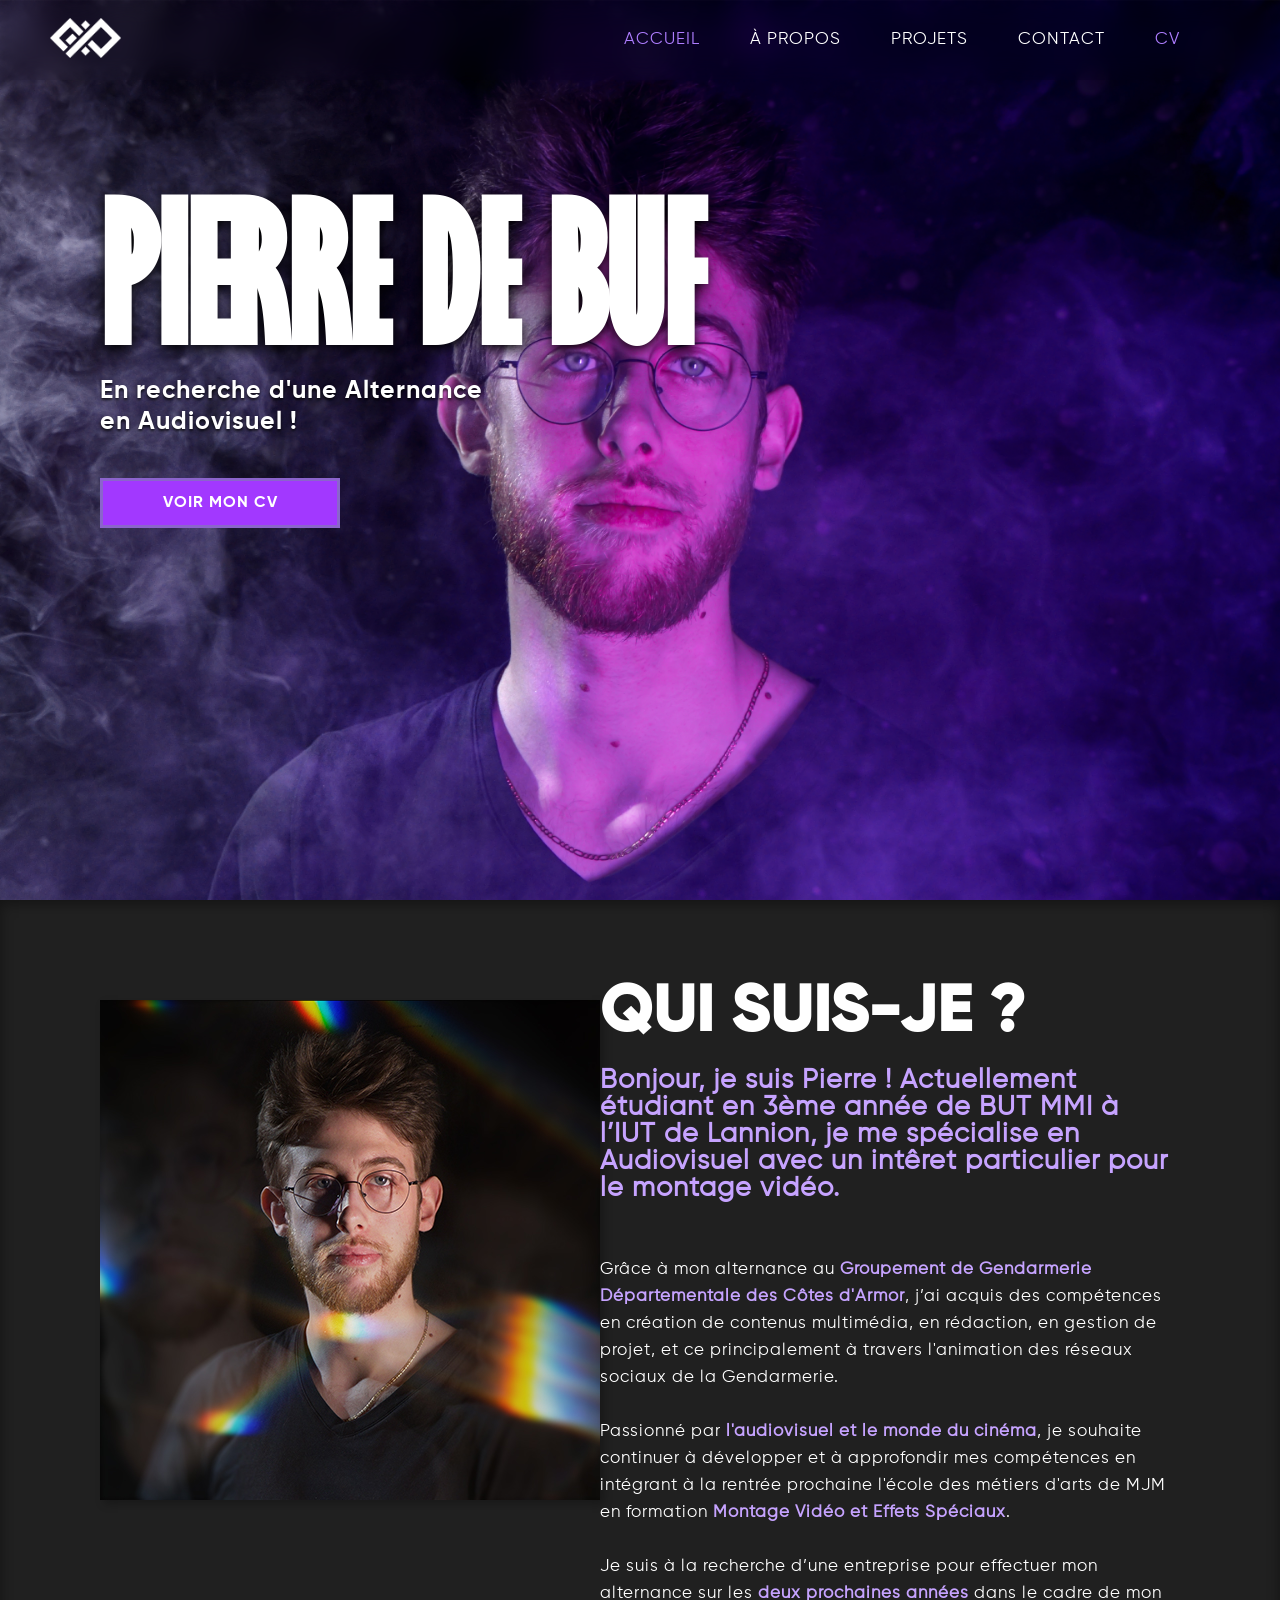
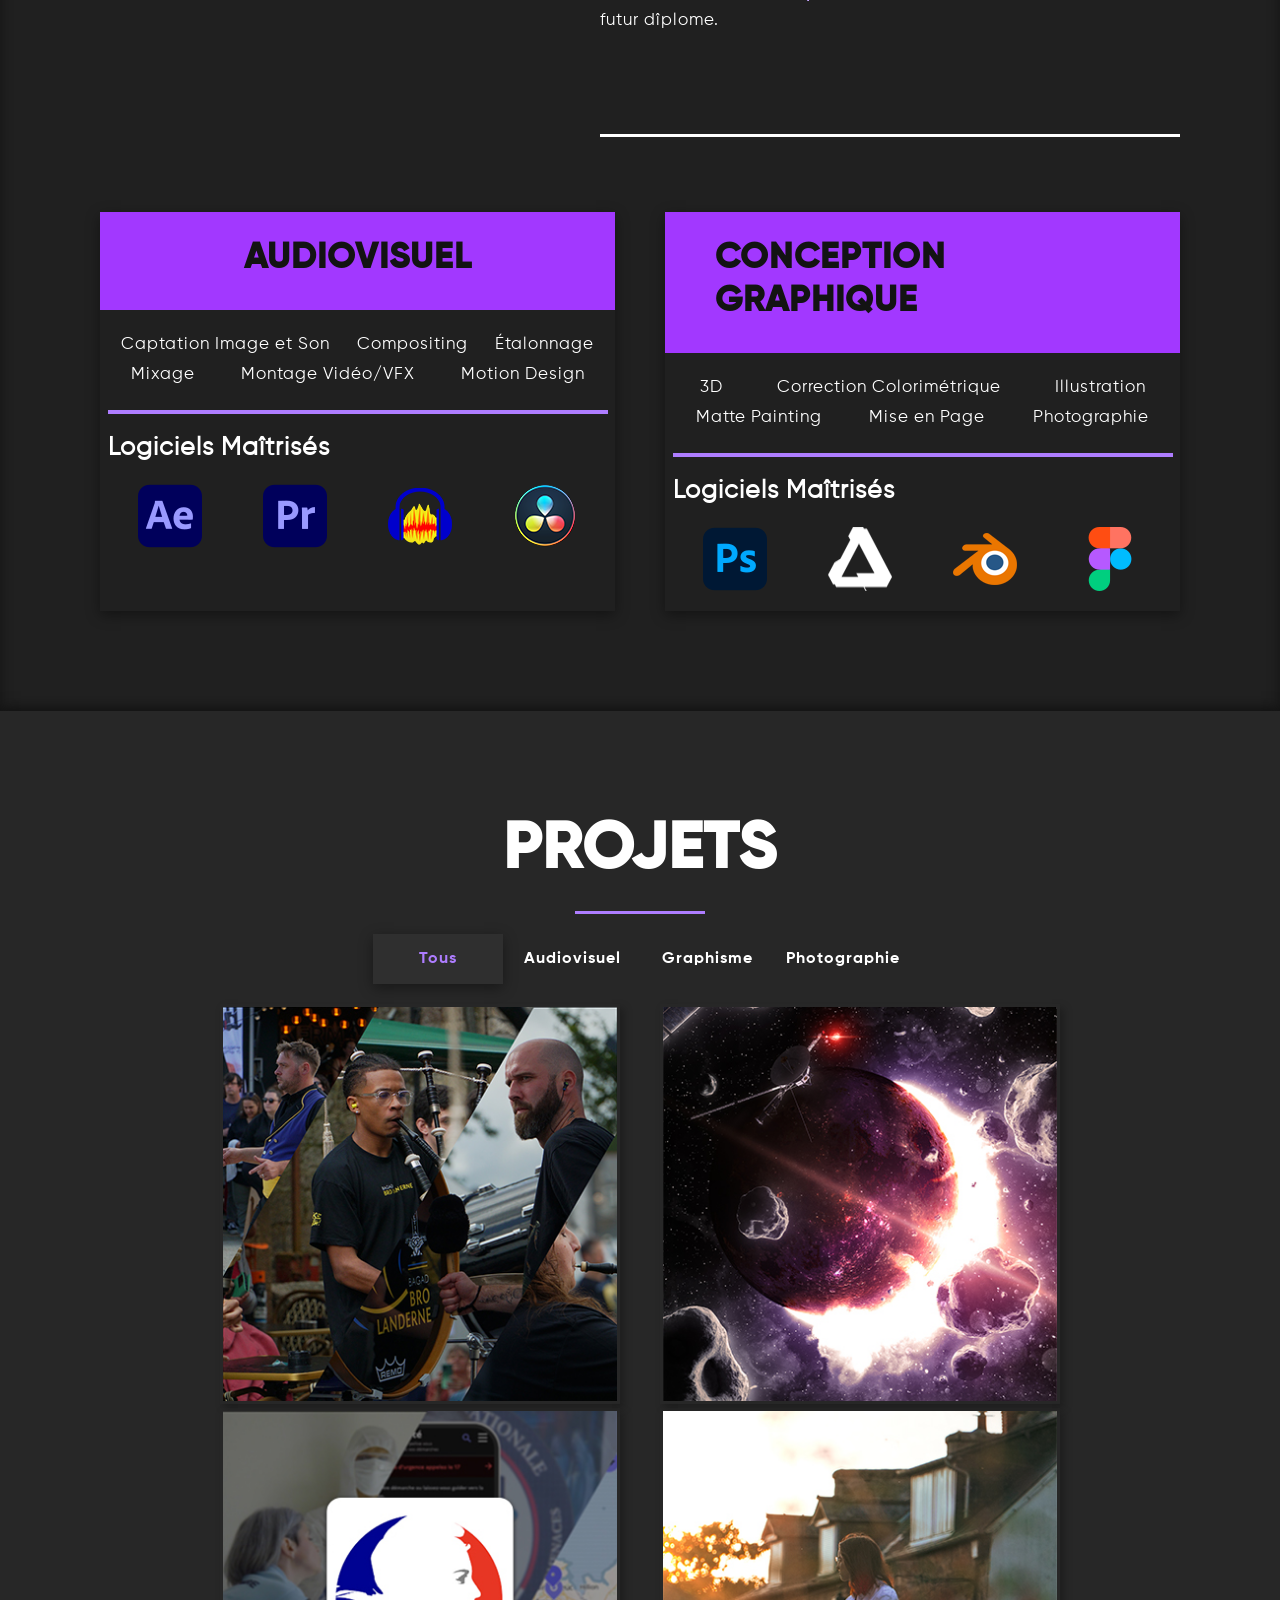
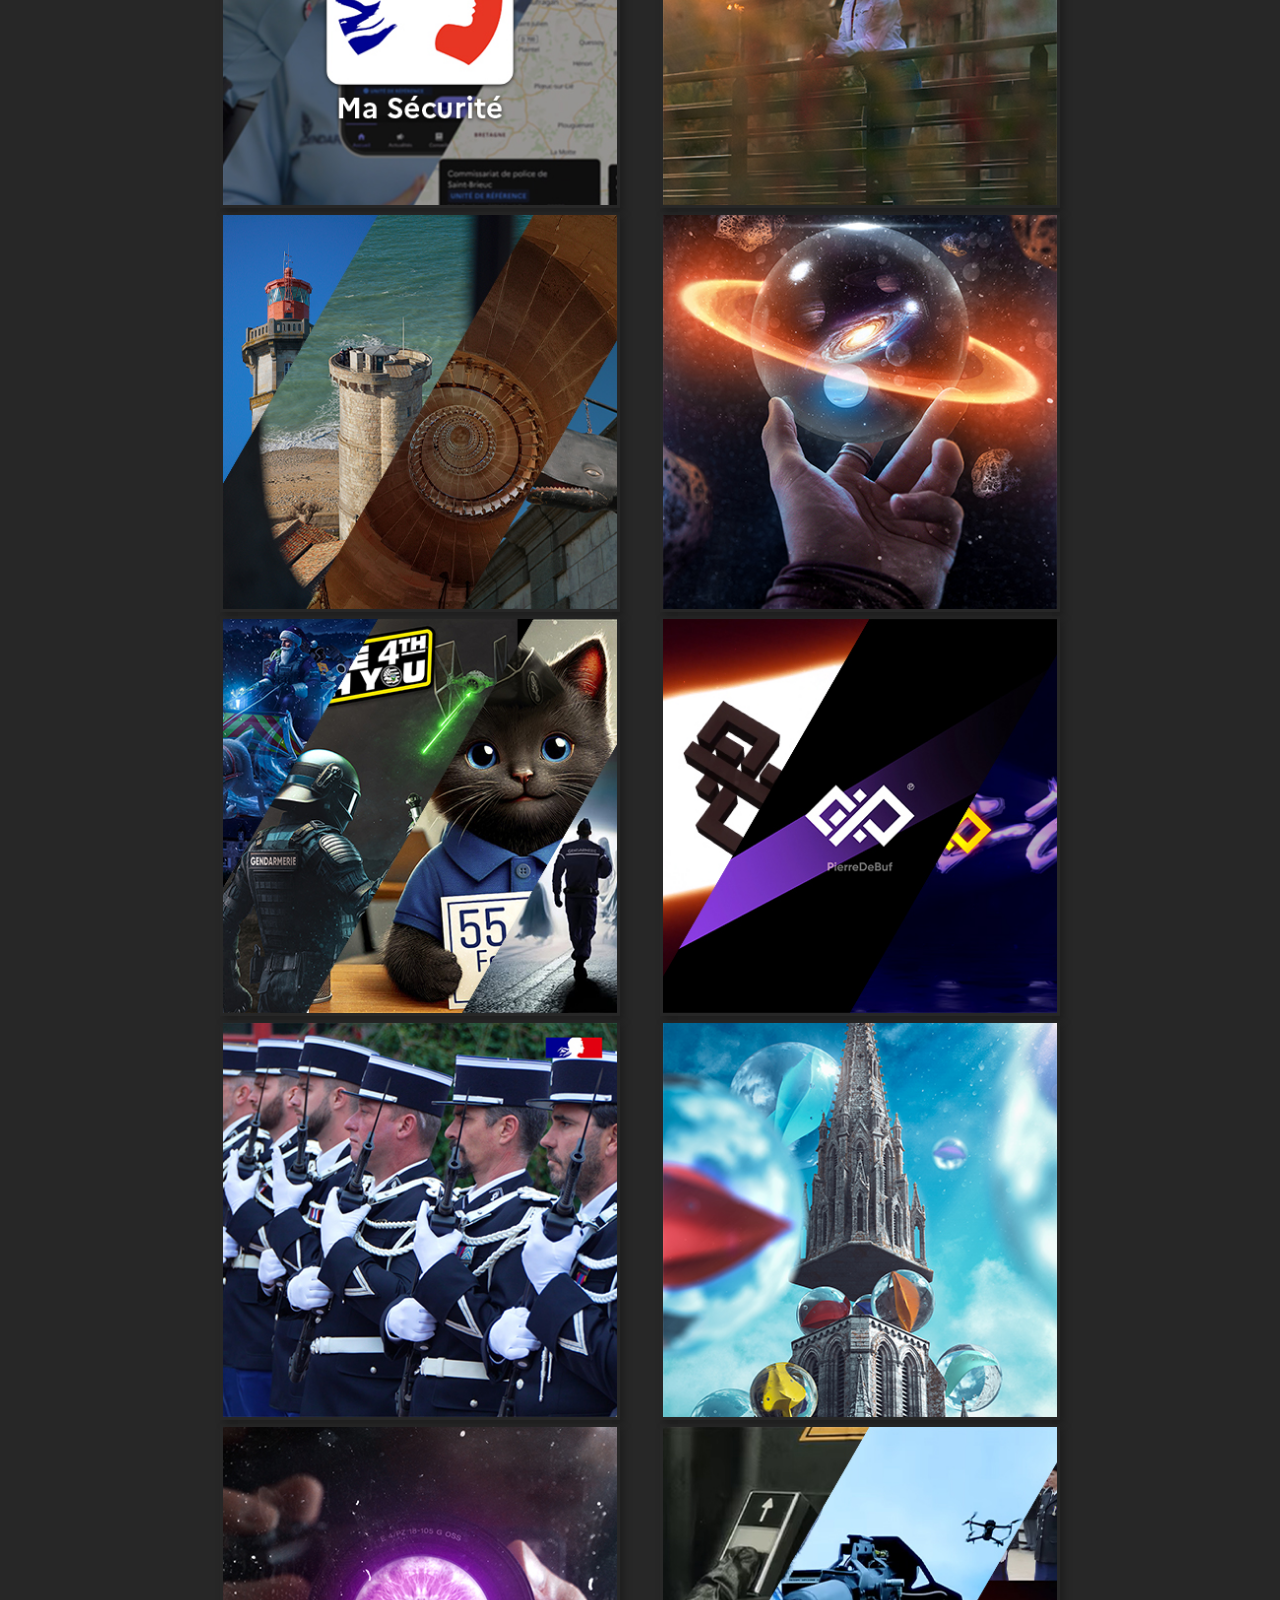
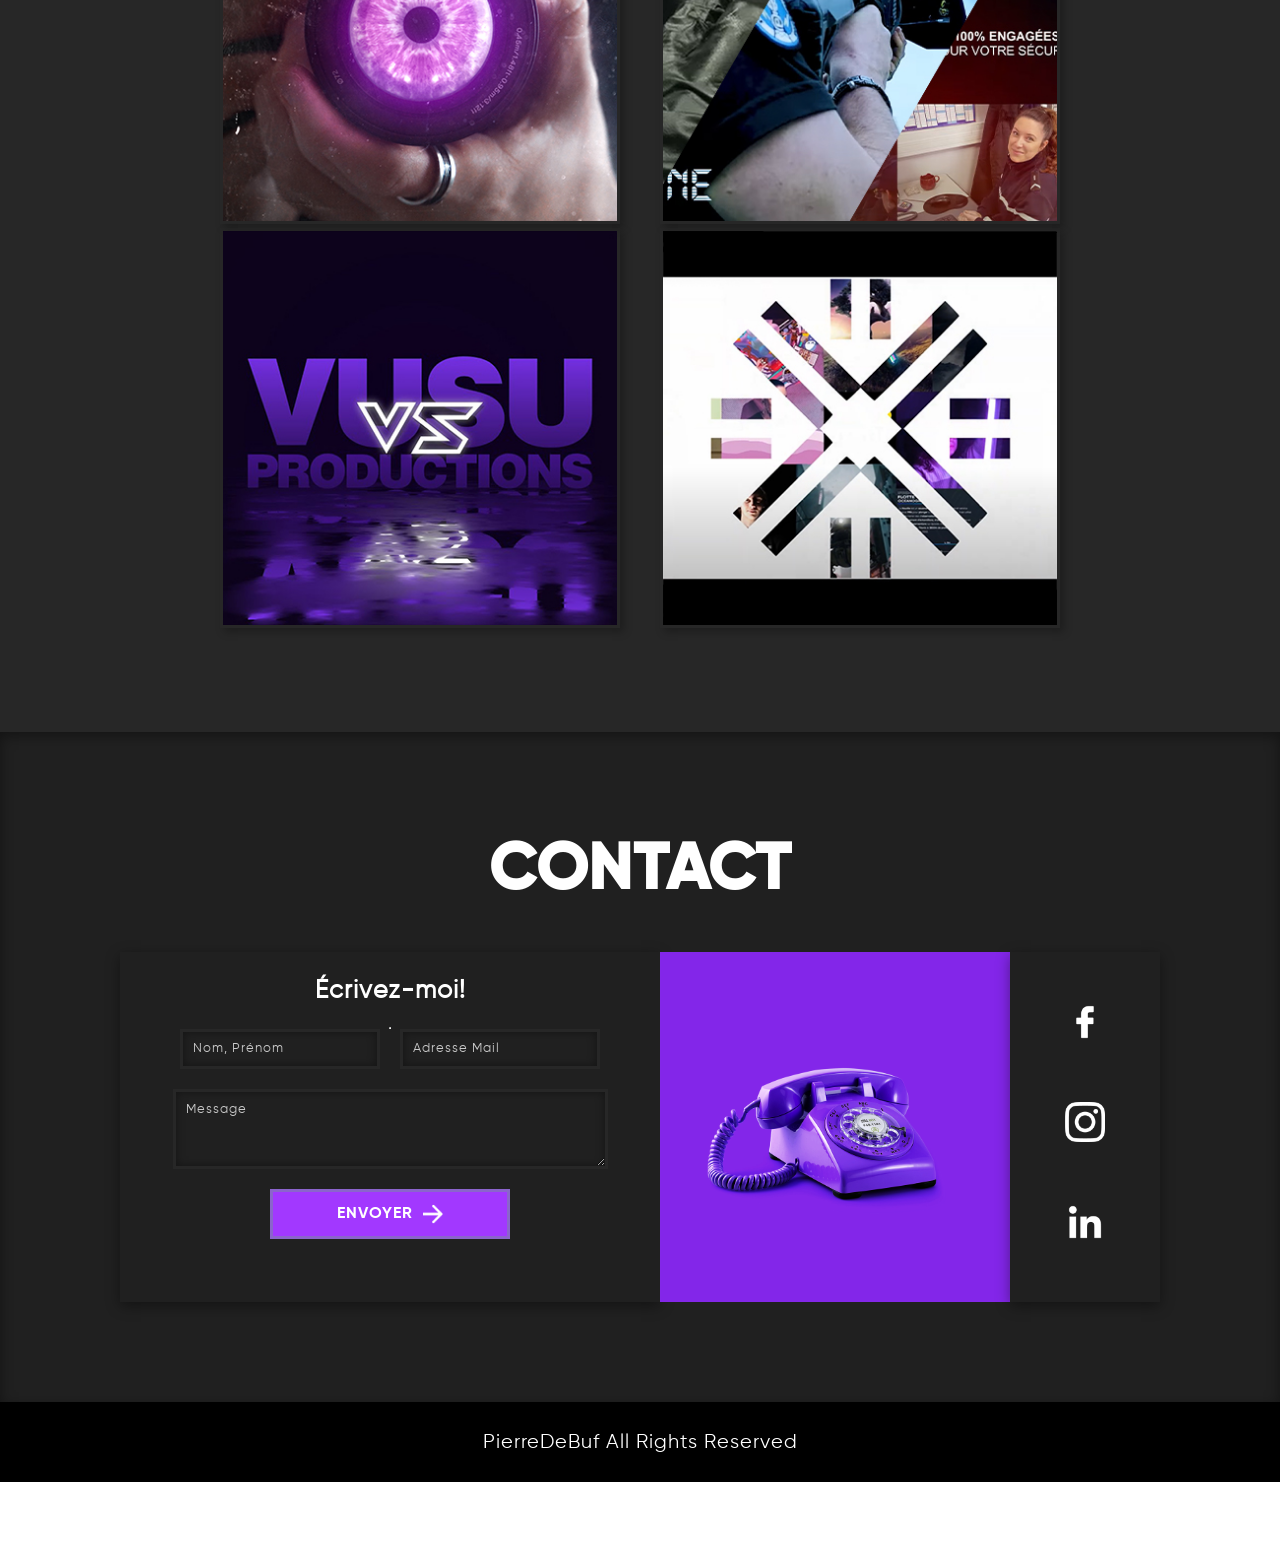
==== index.html @ f165b143 "Add files via upload" ====
<!DOCTYPE html>
<html lang="fr">

<head>
    <meta charset="UTF-8">
    <meta name="viewport" content="width=device-width, initial-scale=1.0">
    <link rel="stylesheet" href="style.css">
    <link rel="icon" sizes="192x192" href="assets/PDB's favico.png">
    <title>PierreDeBuf</title>
</head>

<body>
    <header>
        <nav class="nav">
            <input type="checkbox" id="nav-check">
            <a href="index.html"> <img src="assets/PDB's logo.png"></a>
            <div class="nav-btn">
                <label for="nav-check">
                    <span></span>
                    <span></span>
                    <span></span>
                </label>
            </div>

            <ul class="nav-list">
                <li><a href="index.html">
                        <p id="color">ACCUEIL</p>
                    </a></li>
                <li><a href="#about">
                        <p>À PROPOS</p>
                    </a></li>
                <li><a href="#projects">
                        <p>PROJETS</p>
                    </a></li>
                <li><a href="#contact">
                        <p>CONTACT</p>
                    </a></li>
                <li><a href="assets/DEBUF_Pierre_CV.pdf" target="_blank">
                        <p id="color">CV</p>
                    </a></li>
            </ul>
        </nav>
    </header>
    <main>

        <div id="LandingPage">

            <div id="accueil">
                <h1>PIERRE DE BUF</h1>
                <p>En recherche d'une Alternance<br>en Audiovisuel !</p>
                <a href="assets/DEBUF_Pierre_CV.pdf" target="_blank"><button>VOIR MON CV</button></a>
            </div>
        </div>
        <div id="about">
            <div id="top">
                <img src="assets/AboutPic.jpg">
                <div id="droite">
                    <h2>
                        QUI SUIS-JE ?
                    </h2>
                    <p id="accroche">
                        <strong>Bonjour, je suis Pierre ! Actuellement étudiant en 3ème année de BUT MMI à l’IUT de
                            Lannion, je me spécialise en
                            Audiovisuel avec un intêret particulier pour le montage vidéo.</strong>
                    </p>
                    <br><br>
                    <p>Grâce à mon alternance au <strong>Groupement
                            de Gendarmerie
                            Départementale des Côtes d'Armor</strong>, j’ai acquis des compétences en création de
                        contenus multimédia, en rédaction, en gestion de projet, et ce principalement à travers
                        l'animation
                        des réseaux sociaux de la Gendarmerie.
                        <br><br>

                        Passionné par <strong>l'audiovisuel et le monde du cinéma</strong>,
                        je souhaite continuer à développer et à approfondir mes compétences en intégrant à la rentrée
                        prochaine l'école des métiers d'arts de
                        MJM en formation <strong>Montage Vidéo et Effets Spéciaux</strong>.
                        <br><br>
                        Je suis à la recherche d’une entreprise pour effectuer mon alternance sur les <strong>deux
                            prochaines années</strong> dans le cadre de mon futur dîplome.

                    </p>
                </div>
            </div>
            <div id="competences">
                <div class="case">
                    <div class="title">
                        <h3>AUDIOVISUEL</h3>
                    </div>

                    <div class="contenu">
                        <div class="liste">
                            <ul>
                                <li>Captation Image et Son</li>
                                <li>Compositing</li>
                                <li>Étalonnage</li>
                                <li>Mixage</li>
                                <li>Montage Vidéo/VFX</li>
                                <li>Motion Design</li>
                            </ul>
                        </div>

                        <div class="softwares">
                            <h3>Logiciels Maîtrisés</h3>
                            <div class="ligne"><img src="assets/logiciels/aftereffect.png"><img
                                    src="assets/logiciels/premiere.png"><img src="assets/logiciels/audacity.png"><img
                                    src="assets/logiciels/resolve.png"></div>
                        </div>
                    </div>
                </div>
                <div class="case">
                    <div class="title">
                        <h3>CONCEPTION GRAPHIQUE</h3>
                    </div>

                    <div class="contenu">
                        <div class="liste">

                            <ul>
                                <li>3D</li>
                                <li>Correction Colorimétrique</li>
                                <li>Illustration</li>
                                <li>Matte Painting</li>
                                <li>Mise en Page</li>
                                <li>Photographie</li>
                            </ul>
                        </div>
                        <div class="softwares">
                            <h3>Logiciels Maîtrisés</h3>
                            <div class="ligne"><img src="assets/logiciels/photoshop.png"><img
                                    src="assets/logiciels/Affinity.png"><img src="assets/logiciels/blender.png"><img
                                    src="assets/logiciels/figma.png"></div>
                        </div>
                    </div>
                </div>
            </div>
        </div>
        </div>

        <div id="projects">
            <h2>
                PROJETS
            </h2>
            <div id="Menu">
                <div class="article">
                    <button class="active" data-name="tous">Tous</button>
                    <button data-name="audiovisuel">Audiovisuel</button>
                    <button data-name="graphisme">Graphisme</button>
                    <button data-name="photographie">Photographie</button>
                </div>
            </div>
            <div class="images">
                <div class="liste" data-name="photographie"><a href="#modalbox14"><img
                            src="assets/projects/RépéPubliqueBBL.jpg"></a>
                </div>

                <div id="modalbox14" class="modal">
                    <div class="modalcontent">
                        <div class="gauche">
                            <h2>Répétition publique du Bagad Bro Landerne</h2>
                            <h3>Contexte</h3>

                            <p>Série photographique immersive capturant l’énergie et la passion du Bagad Bro Landerne
                                lors de leur répétition publique à Landerneau.</p>
                            <br>
                            <h3>Déroulé du projet</h3>
                            <p><strong>● Prise de vue en conditions réelles :</strong> Captation d’instantanés pendant
                                la répétition publique du Bagad Bro Landerne devant le Family de Landerneau, en
                                privilégiant la spontanéité et l’énergie du moment.<br><br><strong>● Sélection et tri
                                    :</strong> Analyse et choix des clichés les plus représentatifs, mettant en valeur à
                                la fois l’ambiance musicale, les musiciens et les interactions avec le
                                public.<br><br><strong>● Post-traitement et préparation à la
                                    publication :</strong>
                                Retouches colorimétriques pour harmoniser la série, optimisation des contrastes et
                                détails. Organisation et mise en forme pour une publication collaborative.<br><br>
                            <h3>Acquis</h3>
                            <p><strong>● Hard skills :</strong> Gestion de la lumière naturelle, Photographie
                                événementielle, Post-traitement, Préparation de publication, Tri et sélection d’images
                                <br><br>
                                <strong>● Soft skills :</strong> Autonomie, Collaboration, Créativité, Observation,
                                Organisation, Réactivité, Sens de la composition
                            </p>
                            <br>
                            <h3>Logiciel(s) Utilisé(s)</h3>
                            <div class="ligne"><img src="assets/logiciels/photoshop.png"></div>
                        </div>
                        <blockquote class="instagram-media"
                            data-instgrm-permalink="https://www.instagram.com/p/DM0cSM3xE6S/?utm_source=ig_embed&amp;utm_campaign=loading"
                            data-instgrm-version="14"
                            style=" background:#FFF; border:0; border-radius:3px; box-shadow:0 0 1px 0 rgba(0,0,0,0.5),0 1px 10px 0 rgba(0,0,0,0.15); margin: 1px; max-width:540px; min-width:326px; padding:0; width:99.375%; width:-webkit-calc(100% - 2px); width:calc(100% - 2px);">
                            <div style="padding:16px;"> <a
                                    href="https://www.instagram.com/p/DM0cSM3xE6S/?utm_source=ig_embed&amp;utm_campaign=loading"
                                    style=" background:#FFFFFF; line-height:0; padding:0 0; text-align:center; text-decoration:none; width:100%;"
                                    target="_blank">
                                    <div style=" display: flex; flex-direction: row; align-items: center;">
                                        <div
                                            style="background-color: #F4F4F4; border-radius: 50%; flex-grow: 0; height: 40px; margin-right: 14px; width: 40px;">
                                        </div>
                                        <div
                                            style="display: flex; flex-direction: column; flex-grow: 1; justify-content: center;">
                                            <div
                                                style=" background-color: #F4F4F4; border-radius: 4px; flex-grow: 0; height: 14px; margin-bottom: 6px; width: 100px;">
                                            </div>
                                            <div
                                                style=" background-color: #F4F4F4; border-radius: 4px; flex-grow: 0; height: 14px; width: 60px;">
                                            </div>
                                        </div>
                                    </div>
                                    <div style="padding: 19% 0;"></div>
                                    <div style="display:block; height:50px; margin:0 auto 12px; width:50px;"><svg
                                            width="50px" height="50px" viewBox="0 0 60 60" version="1.1"
                                            xmlns="https://www.w3.org/2000/svg"
                                            xmlns:xlink="https://www.w3.org/1999/xlink">
                                            <g stroke="none" stroke-width="1" fill="none" fill-rule="evenodd">
                                                <g transform="translate(-511.000000, -20.000000)" fill="#000000">
                                                    <g>
                                                        <path
                                                            d="M556.869,30.41 C554.814,30.41 553.148,32.076 553.148,34.131 C553.148,36.186 554.814,37.852 556.869,37.852 C558.924,37.852 560.59,36.186 560.59,34.131 C560.59,32.076 558.924,30.41 556.869,30.41 M541,60.657 C535.114,60.657 530.342,55.887 530.342,50 C530.342,44.114 535.114,39.342 541,39.342 C546.887,39.342 551.658,44.114 551.658,50 C551.658,55.887 546.887,60.657 541,60.657 M541,33.886 C532.1,33.886 524.886,41.1 524.886,50 C524.886,58.899 532.1,66.113 541,66.113 C549.9,66.113 557.115,58.899 557.115,50 C557.115,41.1 549.9,33.886 541,33.886 M565.378,62.101 C565.244,65.022 564.756,66.606 564.346,67.663 C563.803,69.06 563.154,70.057 562.106,71.106 C561.058,72.155 560.06,72.803 558.662,73.347 C557.607,73.757 556.021,74.244 553.102,74.378 C549.944,74.521 548.997,74.552 541,74.552 C533.003,74.552 532.056,74.521 528.898,74.378 C525.979,74.244 524.393,73.757 523.338,73.347 C521.94,72.803 520.942,72.155 519.894,71.106 C518.846,70.057 518.197,69.06 517.654,67.663 C517.244,66.606 516.755,65.022 516.623,62.101 C516.479,58.943 516.448,57.996 516.448,50 C516.448,42.003 516.479,41.056 516.623,37.899 C516.755,34.978 517.244,33.391 517.654,32.338 C518.197,30.938 518.846,29.942 519.894,28.894 C520.942,27.846 521.94,27.196 523.338,26.654 C524.393,26.244 525.979,25.756 528.898,25.623 C532.057,25.479 533.004,25.448 541,25.448 C548.997,25.448 549.943,25.479 553.102,25.623 C556.021,25.756 557.607,26.244 558.662,26.654 C560.06,27.196 561.058,27.846 562.106,28.894 C563.154,29.942 563.803,30.938 564.346,32.338 C564.756,33.391 565.244,34.978 565.378,37.899 C565.522,41.056 565.552,42.003 565.552,50 C565.552,57.996 565.522,58.943 565.378,62.101 M570.82,37.631 C570.674,34.438 570.167,32.258 569.425,30.349 C568.659,28.377 567.633,26.702 565.965,25.035 C564.297,23.368 562.623,22.342 560.652,21.575 C558.743,20.834 556.562,20.326 553.369,20.18 C550.169,20.033 549.148,20 541,20 C532.853,20 531.831,20.033 528.631,20.18 C525.438,20.326 523.257,20.834 521.349,21.575 C519.376,22.342 517.703,23.368 516.035,25.035 C514.368,26.702 513.342,28.377 512.574,30.349 C511.834,32.258 511.326,34.438 511.181,37.631 C511.035,40.831 511,41.851 511,50 C511,58.147 511.035,59.17 511.181,62.369 C511.326,65.562 511.834,67.743 512.574,69.651 C513.342,71.625 514.368,73.296 516.035,74.965 C517.703,76.634 519.376,77.658 521.349,78.425 C523.257,79.167 525.438,79.673 528.631,79.82 C531.831,79.965 532.853,80.001 541,80.001 C549.148,80.001 550.169,79.965 553.369,79.82 C556.562,79.673 558.743,79.167 560.652,78.425 C562.623,77.658 564.297,76.634 565.965,74.965 C567.633,73.296 568.659,71.625 569.425,69.651 C570.167,67.743 570.674,65.562 570.82,62.369 C570.966,59.17 571,58.147 571,50 C571,41.851 570.966,40.831 570.82,37.631">
                                                        </path>
                                                    </g>
                                                </g>
                                            </g>
                                        </svg></div>
                                    <div style="padding-top: 8px;">
                                        <div
                                            style=" color:#3897f0; font-family:Arial,sans-serif; font-size:14px; font-style:normal; font-weight:550; line-height:18px;">
                                            Voir cette publication sur Instagram</div>
                                    </div>
                                    <div style="padding: 12.5% 0;"></div>
                                    <div
                                        style="display: flex; flex-direction: row; margin-bottom: 14px; align-items: center;">
                                        <div>
                                            <div
                                                style="background-color: #F4F4F4; border-radius: 50%; height: 12.5px; width: 12.5px; transform: translateX(0px) translateY(7px);">
                                            </div>
                                            <div
                                                style="background-color: #F4F4F4; height: 12.5px; transform: rotate(-45deg) translateX(3px) translateY(1px); width: 12.5px; flex-grow: 0; margin-right: 14px; margin-left: 2px;">
                                            </div>
                                            <div
                                                style="background-color: #F4F4F4; border-radius: 50%; height: 12.5px; width: 12.5px; transform: translateX(9px) translateY(-18px);">
                                            </div>
                                        </div>
                                        <div style="margin-left: 8px;">
                                            <div
                                                style=" background-color: #F4F4F4; border-radius: 50%; flex-grow: 0; height: 20px; width: 20px;">
                                            </div>
                                            <div
                                                style=" width: 0; height: 0; border-top: 2px solid transparent; border-left: 6px solid #f4f4f4; border-bottom: 2px solid transparent; transform: translateX(16px) translateY(-4px) rotate(30deg)">
                                            </div>
                                        </div>
                                        <div style="margin-left: auto;">
                                            <div
                                                style=" width: 0px; border-top: 8px solid #F4F4F4; border-right: 8px solid transparent; transform: translateY(16px);">
                                            </div>
                                            <div
                                                style=" background-color: #F4F4F4; flex-grow: 0; height: 12px; width: 16px; transform: translateY(-4px);">
                                            </div>
                                            <div
                                                style=" width: 0; height: 0; border-top: 8px solid #F4F4F4; border-left: 8px solid transparent; transform: translateY(-4px) translateX(8px);">
                                            </div>
                                        </div>
                                    </div>
                                    <div
                                        style="display: flex; flex-direction: column; flex-grow: 1; justify-content: center; margin-bottom: 24px;">
                                        <div
                                            style=" background-color: #F4F4F4; border-radius: 4px; flex-grow: 0; height: 14px; margin-bottom: 6px; width: 224px;">
                                        </div>
                                        <div
                                            style=" background-color: #F4F4F4; border-radius: 4px; flex-grow: 0; height: 14px; width: 144px;">
                                        </div>
                                    </div>
                                </a>
                                <p
                                    style=" color:#c9c8cd; font-family:Arial,sans-serif; font-size:14px; line-height:17px; margin-bottom:0; margin-top:8px; overflow:hidden; padding:8px 0 7px; text-align:center; text-overflow:ellipsis; white-space:nowrap;">
                                    <a href="https://www.instagram.com/p/DM0cSM3xE6S/?utm_source=ig_embed&amp;utm_campaign=loading"
                                        style=" color:#c9c8cd; font-family:Arial,sans-serif; font-size:14px; font-style:normal; font-weight:normal; line-height:17px; text-decoration:none;"
                                        target="_blank">Une publication partagée par Bagad Bro Landerne
                                        (@bagadbrolanderne)</a>
                                </p>
                            </div>
                        </blockquote>
                        <script async src="//www.instagram.com/embed.js"></script>


                    </div>
                    <a href="#projets" class="modalclose">&times;</a>
                </div>

                <!---------------------------------------------------------------------------------------------------------------------------------->


                <div class="liste" data-name="graphisme"><a href="#modalbox13"><img
                            src="assets/projects/Eclipse.jpg"></a>
                </div>

                <div id="modalbox13" class="modal">
                    <div class="modalcontent">
                        <div class="gauche">
                            <h2>Juste une Éclipse</h2>
                            <h3>Contexte</h3>

                            <p>Photomontage spatial combinant animation, 3D et matte painting, représentant une éclipse,
                                Voyager 1 et des astéroïdes dans une scène immersive.</p>
                            <br>
                            <h3>Déroulé du projet</h3>
                            <p><strong>● Création de l’éclipse :</strong> Réalisation d’une image réaliste de
                                l’éclipse directement sur After Effects, en jouant sur les ombres, la luminosité et les
                                halos lumineux pour obtenir un rendu immersif.<br><br><strong>● Élaboration des éléments
                                    3D :</strong> Modélisation en 3D sur Blender d’objets clés : panneau solaire, sonde
                                Voyager 1 et astéroïdes, avec texturage et éclairage adaptés à la scène
                                spatiale.<br><br><strong>● Composition en matte painting :</strong>
                                Assemblage final des éléments sur Photoshop pour créer la composition complète :
                                intégration harmonieuse des objets 3D, ajustement colorimétrique global et ajout de
                                détails atmosphériques<br><br>
                            <h3>Acquis</h3>
                            <p><strong>● Hard skills :</strong> After Effects, Blender 3D, Gestion des lumières,
                                Intégration multimédia, Photoshop
                                <br><br>
                                <strong>● Soft skills :</strong> Adaptabilité, Autonomie, Créativité, Gestion de projet,
                                Polyvalence, Rigueur, Sens de l’esthétique
                            </p>
                            <br>
                            <h3>Logiciel(s) Utilisé(s)</h3>
                            <div class="ligne"><img src="assets/logiciels/aftereffect.png"><img
                                    src="assets/logiciels/blender.png"><img src="assets/logiciels/photoshop.png"></div>
                        </div>
                        <blockquote class="instagram-media"
                            data-instgrm-permalink="https://www.instagram.com/p/DMi_K9CNSHw/?utm_source=ig_embed&amp;utm_campaign=loading"
                            data-instgrm-version="14"
                            style=" background:#FFF; border:0; border-radius:3px; box-shadow:0 0 1px 0 rgba(0,0,0,0.5),0 1px 10px 0 rgba(0,0,0,0.15); margin: 1px; max-width:540px; min-width:326px; padding:0; width:99.375%; width:-webkit-calc(100% - 2px); width:calc(100% - 2px);">
                            <div style="padding:16px;"> <a
                                    href="https://www.instagram.com/p/DMi_K9CNSHw/?utm_source=ig_embed&amp;utm_campaign=loading"
                                    style=" background:#FFFFFF; line-height:0; padding:0 0; text-align:center; text-decoration:none; width:100%;"
                                    target="_blank">
                                    <div style=" display: flex; flex-direction: row; align-items: center;">
                                        <div
                                            style="background-color: #F4F4F4; border-radius: 50%; flex-grow: 0; height: 40px; margin-right: 14px; width: 40px;">
                                        </div>
                                        <div
                                            style="display: flex; flex-direction: column; flex-grow: 1; justify-content: center;">
                                            <div
                                                style=" background-color: #F4F4F4; border-radius: 4px; flex-grow: 0; height: 14px; margin-bottom: 6px; width: 100px;">
                                            </div>
                                            <div
                                                style=" background-color: #F4F4F4; border-radius: 4px; flex-grow: 0; height: 14px; width: 60px;">
                                            </div>
                                        </div>
                                    </div>
                                    <div style="padding: 19% 0;"></div>
                                    <div style="display:block; height:50px; margin:0 auto 12px; width:50px;"><svg
                                            width="50px" height="50px" viewBox="0 0 60 60" version="1.1"
                                            xmlns="https://www.w3.org/2000/svg"
                                            xmlns:xlink="https://www.w3.org/1999/xlink">
                                            <g stroke="none" stroke-width="1" fill="none" fill-rule="evenodd">
                                                <g transform="translate(-511.000000, -20.000000)" fill="#000000">
                                                    <g>
                                                        <path
                                                            d="M556.869,30.41 C554.814,30.41 553.148,32.076 553.148,34.131 C553.148,36.186 554.814,37.852 556.869,37.852 C558.924,37.852 560.59,36.186 560.59,34.131 C560.59,32.076 558.924,30.41 556.869,30.41 M541,60.657 C535.114,60.657 530.342,55.887 530.342,50 C530.342,44.114 535.114,39.342 541,39.342 C546.887,39.342 551.658,44.114 551.658,50 C551.658,55.887 546.887,60.657 541,60.657 M541,33.886 C532.1,33.886 524.886,41.1 524.886,50 C524.886,58.899 532.1,66.113 541,66.113 C549.9,66.113 557.115,58.899 557.115,50 C557.115,41.1 549.9,33.886 541,33.886 M565.378,62.101 C565.244,65.022 564.756,66.606 564.346,67.663 C563.803,69.06 563.154,70.057 562.106,71.106 C561.058,72.155 560.06,72.803 558.662,73.347 C557.607,73.757 556.021,74.244 553.102,74.378 C549.944,74.521 548.997,74.552 541,74.552 C533.003,74.552 532.056,74.521 528.898,74.378 C525.979,74.244 524.393,73.757 523.338,73.347 C521.94,72.803 520.942,72.155 519.894,71.106 C518.846,70.057 518.197,69.06 517.654,67.663 C517.244,66.606 516.755,65.022 516.623,62.101 C516.479,58.943 516.448,57.996 516.448,50 C516.448,42.003 516.479,41.056 516.623,37.899 C516.755,34.978 517.244,33.391 517.654,32.338 C518.197,30.938 518.846,29.942 519.894,28.894 C520.942,27.846 521.94,27.196 523.338,26.654 C524.393,26.244 525.979,25.756 528.898,25.623 C532.057,25.479 533.004,25.448 541,25.448 C548.997,25.448 549.943,25.479 553.102,25.623 C556.021,25.756 557.607,26.244 558.662,26.654 C560.06,27.196 561.058,27.846 562.106,28.894 C563.154,29.942 563.803,30.938 564.346,32.338 C564.756,33.391 565.244,34.978 565.378,37.899 C565.522,41.056 565.552,42.003 565.552,50 C565.552,57.996 565.522,58.943 565.378,62.101 M570.82,37.631 C570.674,34.438 570.167,32.258 569.425,30.349 C568.659,28.377 567.633,26.702 565.965,25.035 C564.297,23.368 562.623,22.342 560.652,21.575 C558.743,20.834 556.562,20.326 553.369,20.18 C550.169,20.033 549.148,20 541,20 C532.853,20 531.831,20.033 528.631,20.18 C525.438,20.326 523.257,20.834 521.349,21.575 C519.376,22.342 517.703,23.368 516.035,25.035 C514.368,26.702 513.342,28.377 512.574,30.349 C511.834,32.258 511.326,34.438 511.181,37.631 C511.035,40.831 511,41.851 511,50 C511,58.147 511.035,59.17 511.181,62.369 C511.326,65.562 511.834,67.743 512.574,69.651 C513.342,71.625 514.368,73.296 516.035,74.965 C517.703,76.634 519.376,77.658 521.349,78.425 C523.257,79.167 525.438,79.673 528.631,79.82 C531.831,79.965 532.853,80.001 541,80.001 C549.148,80.001 550.169,79.965 553.369,79.82 C556.562,79.673 558.743,79.167 560.652,78.425 C562.623,77.658 564.297,76.634 565.965,74.965 C567.633,73.296 568.659,71.625 569.425,69.651 C570.167,67.743 570.674,65.562 570.82,62.369 C570.966,59.17 571,58.147 571,50 C571,41.851 570.966,40.831 570.82,37.631">
                                                        </path>
                                                    </g>
                                                </g>
                                            </g>
                                        </svg></div>
                                    <div style="padding-top: 8px;">
                                        <div
                                            style=" color:#3897f0; font-family:Arial,sans-serif; font-size:14px; font-style:normal; font-weight:550; line-height:18px;">
                                            Voir cette publication sur Instagram</div>
                                    </div>
                                    <div style="padding: 12.5% 0;"></div>
                                    <div
                                        style="display: flex; flex-direction: row; margin-bottom: 14px; align-items: center;">
                                        <div>
                                            <div
                                                style="background-color: #F4F4F4; border-radius: 50%; height: 12.5px; width: 12.5px; transform: translateX(0px) translateY(7px);">
                                            </div>
                                            <div
                                                style="background-color: #F4F4F4; height: 12.5px; transform: rotate(-45deg) translateX(3px) translateY(1px); width: 12.5px; flex-grow: 0; margin-right: 14px; margin-left: 2px;">
                                            </div>
                                            <div
                                                style="background-color: #F4F4F4; border-radius: 50%; height: 12.5px; width: 12.5px; transform: translateX(9px) translateY(-18px);">
                                            </div>
                                        </div>
                                        <div style="margin-left: 8px;">
                                            <div
                                                style=" background-color: #F4F4F4; border-radius: 50%; flex-grow: 0; height: 20px; width: 20px;">
                                            </div>
                                            <div
                                                style=" width: 0; height: 0; border-top: 2px solid transparent; border-left: 6px solid #f4f4f4; border-bottom: 2px solid transparent; transform: translateX(16px) translateY(-4px) rotate(30deg)">
                                            </div>
                                        </div>
                                        <div style="margin-left: auto;">
                                            <div
                                                style=" width: 0px; border-top: 8px solid #F4F4F4; border-right: 8px solid transparent; transform: translateY(16px);">
                                            </div>
                                            <div
                                                style=" background-color: #F4F4F4; flex-grow: 0; height: 12px; width: 16px; transform: translateY(-4px);">
                                            </div>
                                            <div
                                                style=" width: 0; height: 0; border-top: 8px solid #F4F4F4; border-left: 8px solid transparent; transform: translateY(-4px) translateX(8px);">
                                            </div>
                                        </div>
                                    </div>
                                    <div
                                        style="display: flex; flex-direction: column; flex-grow: 1; justify-content: center; margin-bottom: 24px;">
                                        <div
                                            style=" background-color: #F4F4F4; border-radius: 4px; flex-grow: 0; height: 14px; margin-bottom: 6px; width: 224px;">
                                        </div>
                                        <div
                                            style=" background-color: #F4F4F4; border-radius: 4px; flex-grow: 0; height: 14px; width: 144px;">
                                        </div>
                                    </div>
                                </a>
                                <p
                                    style=" color:#c9c8cd; font-family:Arial,sans-serif; font-size:14px; line-height:17px; margin-bottom:0; margin-top:8px; overflow:hidden; padding:8px 0 7px; text-align:center; text-overflow:ellipsis; white-space:nowrap;">
                                    <a href="https://www.instagram.com/p/DMi_K9CNSHw/?utm_source=ig_embed&amp;utm_campaign=loading"
                                        style=" color:#c9c8cd; font-family:Arial,sans-serif; font-size:14px; font-style:normal; font-weight:normal; line-height:17px; text-decoration:none;"
                                        target="_blank">Une publication partagée par PierreDeBuf
                                        (@pierre_de_buf)</a>
                                </p>
                            </div>
                        </blockquote>
                        <script async src="//www.instagram.com/embed.js"></script>


                    </div>
                    <a href="#projets" class="modalclose">&times;</a>
                </div>

                <!---------------------------------------------------------------------------------------------------------------------------------->


                <div class="liste" data-name="audiovisuel"><a href="#modalbox12"><img
                            src="assets/projects/masécurité.jpg"></a>
                </div>

                <div id="modalbox12" class="modal">
                    <div class="modalcontent">
                        <div class="gauche">
                            <h2>Ma Sécurité</h2>
                            <h3>Contexte</h3>

                            <p>Réalisation de podcasts vidéo diffusés sur les réseaux sociaux pour présenter
                                l’application Ma Sécurité</p>
                            <br>
                            <h3>Déroulé du projet</h3>
                            <p><strong>● Préparation des épisodes :</strong> Réflexion des contenus à mettre en valeur
                                (interviews, éléments visuels, textes), définition du format vidéo pour les réseaux
                                sociaux et création d’une structure type pour la série.<br><br><strong>● Montage et
                                    habillage vidéo :</strong> Réalisation du montage complet des podcasts avec After
                                Effects : découpage, rythme, insertion d’animations textuelles, transitions et éléments
                                graphiques institutionnels.<br><br><strong>● Finalisation et diffusion :</strong>
                                Export des vidéos aux bons formats pour publication sur les réseaux sociaux du
                                GGD22, avec optimisation de la lisibilité et du rythme pour la
                                consultation mobile.<br><br>
                            <h3>Acquis</h3>
                            <p><strong>● Hard skills :</strong> Adaptation de format, Intégration de branding, Montage
                                vidéo, Motion design, Réglages manuels de l’appareil photo, Utilisation de matériel
                                professionnel
                                <br><br>
                                <strong>● Soft skills :</strong> Adaptabilité, Autonomie, Créativité, Communication
                                visuelle institutionnelle, Organisation, Rigueur, Sens de l’esthétique
                            </p>
                            <br>
                            <h3>Logiciel(s) Utilisé(s)</h3>
                            <div class="ligne"><img src="assets/logiciels/aftereffect.png"><img
                                    src="assets/logiciels/premiere.png"></div>
                        </div>
                        <div class="imgliste">
                            <div><iframe
                                    src="https://www.facebook.com/plugins/video.php?height=476&href=https%3A%2F%2Fwww.facebook.com%2Fgendarmeriedescotesdarmor%2Fvideos%2F1780695929489235%2F&show_text=false&width=267&t=0"
                                    width="267" height="476" style="border:none;overflow:hidden" scrolling="no"
                                    frameborder="0" allowfullscreen="true"
                                    allow="autoplay; clipboard-write; encrypted-media; picture-in-picture; web-share"
                                    allowFullScreen="true"></iframe>
                                <iframe
                                    src="https://www.facebook.com/plugins/video.php?height=476&href=https%3A%2F%2Fwww.facebook.com%2Fgendarmeriedescotesdarmor%2Fvideos%2F2508734416156148%2F&show_text=false&width=267&t=0"
                                    width="267" height="476" style="border:none;overflow:hidden" scrolling="no"
                                    frameborder="0" allowfullscreen="true"
                                    allow="autoplay; clipboard-write; encrypted-media; picture-in-picture; web-share"
                                    allowFullScreen="true"></iframe>
                            </div>
                            <iframe
                                src="https://www.facebook.com/plugins/video.php?height=476&href=https%3A%2F%2Fwww.facebook.com%2Fgendarmeriedescotesdarmor%2Fvideos%2F511907901981643%2F&show_text=false&width=267&t=0"
                                width="267" height="476" style="border:none;overflow:hidden" scrolling="no"
                                frameborder="0" allowfullscreen="true"
                                allow="autoplay; clipboard-write; encrypted-media; picture-in-picture; web-share"
                                allowFullScreen="true"></iframe>
                        </div>


                    </div>
                    <a href="#projets" class="modalclose">&times;</a>
                </div>

                <!---------------------------------------------------------------------------------------------------------------------------------->

                <div class="liste" data-name="photographie"><a href="#modalbox11"><img
                            src="assets/projects/03-07-2025.jpg"></a>
                </div>

                <div id="modalbox11" class="modal">
                    <div class="modalcontent">
                        <div class="gauche">
                            <h2>Portrait sur les pontons</h2>
                            <h3>Contexte</h3>

                            <p>Portrait réalisé au coucher du soleil sur les pontons de la ville de Guingamp, mettant en
                                valeur un sujet humain avec une lumière naturelle chaude.</p>
                            <br>
                            <h3>Déroulé du projet</h3>
                            <p><strong>● Repérage et prise de vue :</strong> Choix du lieu (pontons de Guingamp) pour sa
                                lumière naturelle et son ambiance urbaine. Réalisation de la prise de vue en lumière
                                dorée (fin de journée) pour renforcer l’émotion du portrait.<br><br><strong>● Direction
                                    du modèle et composition :</strong> Mise en scène naturelle du sujet en interaction
                                avec l’environnement. Travail sur la posture, la profondeur de champ et l’orientation du
                                regard.<br><br><strong>● Post-traitement :</strong>
                                Retouches colorimétriques légères pour sublimer la lumière dorée, gestion des
                                contrastes, détails et ambiance atmosphérique en conservant un rendu doux et réaliste.

                                <br><br>
                            <h3>Acquis</h3>
                            <p><strong>● Hard skills :</strong> Choix de composition, Maîtrise de l’ambiance visuelle,
                                Photographie de portrait, Post-traitement, Utilisation du flou artistique (bokeh)
                                <br><br>
                                <strong>● Soft skills :</strong> Autonomie, Communication avec le sujet, Créativité,
                                Esprit
                                d’observation, Patience, Sensibilité artistique
                            </p>
                            <br>
                            <h3>Logiciel(s) Utilisé(s)</h3>
                            <div class="ligne"><img src="assets/logiciels/photoshop.png"></div>
                        </div>
                        <blockquote class="instagram-media"
                            data-instgrm-permalink="https://www.instagram.com/p/DLn071tNauB/?utm_source=ig_embed&amp;utm_campaign=loading"
                            data-instgrm-version="14"
                            style=" background:#FFF; border:0; border-radius:3px; box-shadow:0 0 1px 0 rgba(0,0,0,0.5),0 1px 10px 0 rgba(0,0,0,0.15); margin: 1px; max-width:540px; min-width:326px; padding:0; width:99.375%; width:-webkit-calc(100% - 2px); width:calc(100% - 2px);">
                            <div style="padding:16px;"> <a
                                    href="https://www.instagram.com/p/DLn071tNauB/?utm_source=ig_embed&amp;utm_campaign=loading"
                                    style=" background:#FFFFFF; line-height:0; padding:0 0; text-align:center; text-decoration:none; width:100%;"
                                    target="_blank">
                                    <div style=" display: flex; flex-direction: row; align-items: center;">
                                        <div
                                            style="background-color: #F4F4F4; border-radius: 50%; flex-grow: 0; height: 40px; margin-right: 14px; width: 40px;">
                                        </div>
                                        <div
                                            style="display: flex; flex-direction: column; flex-grow: 1; justify-content: center;">
                                            <div
                                                style=" background-color: #F4F4F4; border-radius: 4px; flex-grow: 0; height: 14px; margin-bottom: 6px; width: 100px;">
                                            </div>
                                            <div
                                                style=" background-color: #F4F4F4; border-radius: 4px; flex-grow: 0; height: 14px; width: 60px;">
                                            </div>
                                        </div>
                                    </div>
                                    <div style="padding: 19% 0;"></div>
                                    <div style="display:block; height:50px; margin:0 auto 12px; width:50px;"><svg
                                            width="50px" height="50px" viewBox="0 0 60 60" version="1.1"
                                            xmlns="https://www.w3.org/2000/svg"
                                            xmlns:xlink="https://www.w3.org/1999/xlink">
                                            <g stroke="none" stroke-width="1" fill="none" fill-rule="evenodd">
                                                <g transform="translate(-511.000000, -20.000000)" fill="#000000">
                                                    <g>
                                                        <path
                                                            d="M556.869,30.41 C554.814,30.41 553.148,32.076 553.148,34.131 C553.148,36.186 554.814,37.852 556.869,37.852 C558.924,37.852 560.59,36.186 560.59,34.131 C560.59,32.076 558.924,30.41 556.869,30.41 M541,60.657 C535.114,60.657 530.342,55.887 530.342,50 C530.342,44.114 535.114,39.342 541,39.342 C546.887,39.342 551.658,44.114 551.658,50 C551.658,55.887 546.887,60.657 541,60.657 M541,33.886 C532.1,33.886 524.886,41.1 524.886,50 C524.886,58.899 532.1,66.113 541,66.113 C549.9,66.113 557.115,58.899 557.115,50 C557.115,41.1 549.9,33.886 541,33.886 M565.378,62.101 C565.244,65.022 564.756,66.606 564.346,67.663 C563.803,69.06 563.154,70.057 562.106,71.106 C561.058,72.155 560.06,72.803 558.662,73.347 C557.607,73.757 556.021,74.244 553.102,74.378 C549.944,74.521 548.997,74.552 541,74.552 C533.003,74.552 532.056,74.521 528.898,74.378 C525.979,74.244 524.393,73.757 523.338,73.347 C521.94,72.803 520.942,72.155 519.894,71.106 C518.846,70.057 518.197,69.06 517.654,67.663 C517.244,66.606 516.755,65.022 516.623,62.101 C516.479,58.943 516.448,57.996 516.448,50 C516.448,42.003 516.479,41.056 516.623,37.899 C516.755,34.978 517.244,33.391 517.654,32.338 C518.197,30.938 518.846,29.942 519.894,28.894 C520.942,27.846 521.94,27.196 523.338,26.654 C524.393,26.244 525.979,25.756 528.898,25.623 C532.057,25.479 533.004,25.448 541,25.448 C548.997,25.448 549.943,25.479 553.102,25.623 C556.021,25.756 557.607,26.244 558.662,26.654 C560.06,27.196 561.058,27.846 562.106,28.894 C563.154,29.942 563.803,30.938 564.346,32.338 C564.756,33.391 565.244,34.978 565.378,37.899 C565.522,41.056 565.552,42.003 565.552,50 C565.552,57.996 565.522,58.943 565.378,62.101 M570.82,37.631 C570.674,34.438 570.167,32.258 569.425,30.349 C568.659,28.377 567.633,26.702 565.965,25.035 C564.297,23.368 562.623,22.342 560.652,21.575 C558.743,20.834 556.562,20.326 553.369,20.18 C550.169,20.033 549.148,20 541,20 C532.853,20 531.831,20.033 528.631,20.18 C525.438,20.326 523.257,20.834 521.349,21.575 C519.376,22.342 517.703,23.368 516.035,25.035 C514.368,26.702 513.342,28.377 512.574,30.349 C511.834,32.258 511.326,34.438 511.181,37.631 C511.035,40.831 511,41.851 511,50 C511,58.147 511.035,59.17 511.181,62.369 C511.326,65.562 511.834,67.743 512.574,69.651 C513.342,71.625 514.368,73.296 516.035,74.965 C517.703,76.634 519.376,77.658 521.349,78.425 C523.257,79.167 525.438,79.673 528.631,79.82 C531.831,79.965 532.853,80.001 541,80.001 C549.148,80.001 550.169,79.965 553.369,79.82 C556.562,79.673 558.743,79.167 560.652,78.425 C562.623,77.658 564.297,76.634 565.965,74.965 C567.633,73.296 568.659,71.625 569.425,69.651 C570.167,67.743 570.674,65.562 570.82,62.369 C570.966,59.17 571,58.147 571,50 C571,41.851 570.966,40.831 570.82,37.631">
                                                        </path>
                                                    </g>
                                                </g>
                                            </g>
                                        </svg></div>
                                    <div style="padding-top: 8px;">
                                        <div
                                            style=" color:#3897f0; font-family:Arial,sans-serif; font-size:14px; font-style:normal; font-weight:550; line-height:18px;">
                                            Voir cette publication sur Instagram</div>
                                    </div>
                                    <div style="padding: 12.5% 0;"></div>
                                    <div
                                        style="display: flex; flex-direction: row; margin-bottom: 14px; align-items: center;">
                                        <div>
                                            <div
                                                style="background-color: #F4F4F4; border-radius: 50%; height: 12.5px; width: 12.5px; transform: translateX(0px) translateY(7px);">
                                            </div>
                                            <div
                                                style="background-color: #F4F4F4; height: 12.5px; transform: rotate(-45deg) translateX(3px) translateY(1px); width: 12.5px; flex-grow: 0; margin-right: 14px; margin-left: 2px;">
                                            </div>
                                            <div
                                                style="background-color: #F4F4F4; border-radius: 50%; height: 12.5px; width: 12.5px; transform: translateX(9px) translateY(-18px);">
                                            </div>
                                        </div>
                                        <div style="margin-left: 8px;">
                                            <div
                                                style=" background-color: #F4F4F4; border-radius: 50%; flex-grow: 0; height: 20px; width: 20px;">
                                            </div>
                                            <div
                                                style=" width: 0; height: 0; border-top: 2px solid transparent; border-left: 6px solid #f4f4f4; border-bottom: 2px solid transparent; transform: translateX(16px) translateY(-4px) rotate(30deg)">
                                            </div>
                                        </div>
                                        <div style="margin-left: auto;">
                                            <div
                                                style=" width: 0px; border-top: 8px solid #F4F4F4; border-right: 8px solid transparent; transform: translateY(16px);">
                                            </div>
                                            <div
                                                style=" background-color: #F4F4F4; flex-grow: 0; height: 12px; width: 16px; transform: translateY(-4px);">
                                            </div>
                                            <div
                                                style=" width: 0; height: 0; border-top: 8px solid #F4F4F4; border-left: 8px solid transparent; transform: translateY(-4px) translateX(8px);">
                                            </div>
                                        </div>
                                    </div>
                                    <div
                                        style="display: flex; flex-direction: column; flex-grow: 1; justify-content: center; margin-bottom: 24px;">
                                        <div
                                            style=" background-color: #F4F4F4; border-radius: 4px; flex-grow: 0; height: 14px; margin-bottom: 6px; width: 224px;">
                                        </div>
                                        <div
                                            style=" background-color: #F4F4F4; border-radius: 4px; flex-grow: 0; height: 14px; width: 144px;">
                                        </div>
                                    </div>
                                </a>
                                <p
                                    style=" color:#c9c8cd; font-family:Arial,sans-serif; font-size:14px; line-height:17px; margin-bottom:0; margin-top:8px; overflow:hidden; padding:8px 0 7px; text-align:center; text-overflow:ellipsis; white-space:nowrap;">
                                    <a href="https://www.instagram.com/p/DLn071tNauB/?utm_source=ig_embed&amp;utm_campaign=loading"
                                        style=" color:#c9c8cd; font-family:Arial,sans-serif; font-size:14px; font-style:normal; font-weight:normal; line-height:17px; text-decoration:none;"
                                        target="_blank">Une publication partagée par PierreDeBuf (@pierre_de_buf)</a>
                                </p>
                            </div>
                        </blockquote>
                        <script async src="//www.instagram.com/embed.js"></script>


                    </div>
                    <a href="#projets" class="modalclose">&times;</a>
                </div>

                <!---------------------------------------------------------------------------------------------------------------------------------->

                <div class="liste" data-name="photographie"><a href="#modalbox10"><img
                            src="assets/projects/10-02-25.jpg"></a>
                </div>

                <div id="modalbox10" class="modal">
                    <div class="modalcontent">
                        <div class="gauche">
                            <h2>Île de Ré</h2>
                            <h3>Contexte</h3>

                            <p>Lors d'un séjour sur l’Île de Ré, j’ai eu l’opportunité grâce à l'acquisition de matériel
                                professionnel, de capturer une série de
                                clichés mettant en valeur l’architecture locale de cette région.</p>
                            <br>
                            <h3>Déroulé du projet</h3>
                            <p><strong>● Préparation et repérage :</strong> Sélection des lieux emblématiques de l’île
                                (ruelles, ports, façades) et planification des prises de vue selon les conditions de
                                lumière.<br><br><strong>● Prises de vue en mode manuel :</strong> Captures réalisées
                                avec un appareil professionnel, en jouant sur la composition, les réglages manuels et
                                les ambiances naturelles.<br><br><strong>● Post-traitement et sélection :</strong>
                                Retouches colorimétriques, ajustements de contraste et harmonisation pour créer une
                                série cohérente et expressive.<br><br>
                            <h3>Acquis</h3>
                            <p><strong>● Hard skills :</strong> Photographie
                                d’architecture, Post-traitement numérique, Réglages manuels de l’appareil photo,
                                Techniques de composition, Utilisation de matériel professionnel
                                <br><br>
                                <strong>● Soft skills :</strong> Adaptabilité, Autonomie, Créativité, Curiosité, Esprit
                                d’observation, Sens de l’esthétique, Rigueur
                            </p>
                            <br>
                            <h3>Logiciel(s) Utilisé(s)</h3>
                            <div class="ligne"><img src="assets/logiciels/photoshop.png"></div>
                        </div>
                        <div class="imgliste">
                            <img src="assets/projects/phare.jpg">
                            <img src="assets/projects/tour.jpg">
                            <img src="assets/projects/escalier.jpg">
                            <img src="assets/projects/baleine.jpg">
                        </div>


                    </div>
                    <a href="#projets" class="modalclose">&times;</a>
                </div>
                <!---------------------------------------------------------------------------------------------------------------------------------->
                <div class="liste" data-name="graphisme"><a href="#modalbox9"><img
                            src="assets/projects/07-02-25.jpg"></a>
                </div>
                <div id="modalbox9" class="modal">
                    <div class="modalcontent">
                        <div class="gauche">
                            <h2>Main Céleste</h2>
                            <h3>Contexte</h3>

                            <p>Réalisation d'une illustration abstraite et surréaliste en autonomie à partir d'un cliché
                                de ma propre main.</p>
                            <br>
                            <h3>Déroulé du projet</h3>
                            <p><strong>● Prise de vue initiale :</strong> Réalisation d’un cliché photographique de ma
                                propre main, servant de base au projet visuel.<br><br><strong>● Création et
                                    harmonisation
                                    des éléments :</strong> Détourage du sujet, conception d’éléments fictifs en 3D et
                                correction colorimétrique pour une ambiance cohérente.<br><br><strong>● Composition
                                    finale :</strong> Assemblage logique des éléments en tenant compte des sources de
                                lumière et de leur interaction avec les surfaces.<br><br>
                            </p>
                            <h3>Acquis</h3>
                            <p><strong>● Hard skills :</strong> Correction colorimétrique, Création d’éléments en 3D,
                                Détourage avancé, Gestion des lumières, Matte painting, Utilisation d’outils créatifs
                                <br><br>
                                <strong>● Soft skills :</strong> Analyse visuelle, Autonomie, Créativité, Curiosité,
                                Maîtrise des outils numériques, Rigueur, Sens de la composition
                            </p>

                            <br>
                            <h3>Logiciel(s) Utilisé(s)</h3>
                            <div class="ligne"><img src="assets/logiciels/blender.png"><img
                                    src="assets/logiciels/photoshop.png"></div>
                        </div>

                        <img src="assets/projects/07-02-25G.jpg">

                    </div>
                    <a href="#projets" class="modalclose">&times;</a>
                </div>
                <!---------------------------------------------------------------------------------------------------------------------------------->
                <div class="liste" data-name="graphisme"><a href="#modalbox8"><img
                            src="assets/projects/gendphotomontage.jpg"></a>
                </div>
                <div id="modalbox8" class="modal">
                    <div class="modalcontent">
                        <div class="gauche">
                            <h2>Illustrations Gendarmerie</h2>
                            <h3>Contexte</h3>

                            <p>Conception et réalisation de supports visuels percutants pour valoriser l’action de la
                                Gendarmerie des Côtes-d’Armor sur les réseaux sociaux dans le cadre de mon apprentissage
                                en alternance.</p>
                            <br>
                            <h3>Déroulé des projets</h3>
                            <p><strong>● Conception et collecte de ressources :</strong> Analyse du brief ou des besoins
                                du moment (prévention, événementiel), réalisation de prises de vue avec mise en scène de
                                militaires, ou création d'images via intelligence artificielle selon les
                                contraintes.<br><br><strong>● Réalisation graphique :</strong> Production
                                d’illustrations adaptées aux thématiques (Halloween, Noël, etc.) en utilisant le matte
                                painting, la retouche photo ou la génération IA. Construction d’ambiances visuelles
                                cohérentes.<br><br><strong>● Finalisation et diffusion :</strong>
                                Mise au format des supports pour les réseaux sociaux du groupement, validation interne,
                                puis diffusion planifiée ou immédiate selon l’actualité.<br><br>
                            <h3>Acquis</h3>
                            <p><strong>● Hard skills :</strong> Création de contenus adaptés aux réseaux sociaux, Matte
                                painting, Photographie scénarisée, Respect d’une identité institutionnelle, Retouche et
                                intégration, Utilisation d’IA générative
                                <br><br>
                                <strong>● Soft skills :</strong> Adaptabilité technique, Autonomie, Communication
                                visuelle, Créativité cadrée, Sens de l’initiative, Rigueur
                            </p>
                            <br>
                            <h3>Logiciel(s) Utilisé(s)</h3>
                            <div class="ligne"><img src="assets/logiciels/aftereffect.png"><img
                                    src="assets/logiciels/premiere.png"><img src="assets/logiciels/audacity.png"></div>
                        </div>
                        <div class="imgliste"> <img src="assets/projects/halloween.jpg">
                            <img src="assets/projects/starwars.jpg">
                            <img src="assets/projects/55k facebookG.jpg">
                            <img src="assets/projects/noel.jpg">
                        </div>

                    </div>
                    <a href="#projets" class="modalclose">&times;</a>
                </div>
                <!---------------------------------------------------------------------------------------------------------------------------------->
                <div class="liste" data-name="audiovisuel"><a href="#modalbox7"><img
                            src="assets/projects/IDVPDB.jpg"></a>
                </div>
                <!---------------------------------------------------------------------------------------------------------------------------------->
                <div id="modalbox7" class="modal">
                    <div class="modalcontent">
                        <div class="gauche">
                            <h2>Identité Visuelle</h2>
                            <h3>Contexte</h3>

                            <p>Réalisations de multiples animations/créations utilisant comme base mon logo composé
                                composé de mes initiales.</p>
                            <br>
                            <h3>Déroulé des projets</h3>
                            <p><strong>● Conception graphique du logo animé :</strong> Utilisation de mon logo personnel
                                (initiales) comme base visuelle, réflexion autour de ses déclinaisons possibles en
                                animation.

                                <br><br><strong>● Production des animations :</strong> Réalisation d’effets spéciaux et
                                de séquences en motion design à l’aide de caméras 3D, transitions dynamiques et
                                expérimentations visuelles, en partie guidées par des tutoriels adaptés à mes
                                objectifs.<br><br><strong>● Déclinaisons et finalisation :</strong>
                                Création de plusieurs variantes animées (intro, logo reveal, effets glitch, etc.),
                                adaptées à différents contextes (identité visuelle, habillage vidéo, réseaux).<br><br>
                            <h3>Acquis</h3>
                            <p><strong>● Hard skills :</strong> Adaptation de tutoriels, Déclinaison multi-support,
                                Effets spéciaux, Maîtrise de logiciels d’animation et de montage, Motion design,
                                Utilisation de caméras 3D
                                <br><br>
                                <strong>● Soft skills :</strong> Autonomie, Capacité à décliner un concept, Créativité,
                                Curiosité, Rigueur, Sens du détail
                            </p>
                            <br>
                            <h3>Logiciel(s) Utilisé(s)</h3>
                            <div class="ligne"><img src="assets/logiciels/aftereffect.png"><img
                                    src="assets/logiciels/audacity.png"></div>
                        </div>
                        <div class="imgliste">
                            <iframe src="https://drive.google.com/file/d/1jheUOigzcuUMHmNx1L8gMbSohKKEwh6D/preview"
                                width="425" height="315" allow="autoplay"></iframe>
                            <iframe src="https://drive.google.com/file/d/1up2mcju26xI9dWGk0c-VQt8s6kuKZYdN/preview"
                                width="425" height="315" allow="autoplay"></iframe>
                            <iframe src="https://drive.google.com/file/d/1lezvwZFX1ZivGG2q_0uc6m_DcKi_bjly/preview"
                                width="425" height="315" allow="autoplay"></iframe>
                        </div>

                    </div>
                    <a href="#projets" class="modalclose">&times;</a>
                </div>
                <div class="liste" data-name="audiovisuel"><a href="#modalbox6"><img
                            src="assets/projects/24h pour servir.jpg"></a>
                </div>
                <!---------------------------------------------------------------------------------------------------------------------------------->
                <div id="modalbox6" class="modal">
                    <div class="modalcontent">
                        <div class="gauche">
                            <h2>24h pour servir</h2>
                            <h3>Contexte</h3>

                            <p>Réalisation dans le cadre de mon apprentissage en alternance d’un court métrage
                                institutionnel valorisant les missions de la gendarmerie à
                                travers un récit rythmé, des prises de vue sur le terrain et un montage dynamique.</p>
                            <br>
                            <h3>Déroulé du projet</h3>
                            <p><strong>● Préparation du projet vidéo :</strong> Élaboration d’un scénario et d’un
                                storyboard dynamique selon les objectifs de valorisation fixés pour la cérémonie de la
                                Sainte-Geneviève.

                                <br><br><strong>● Organisation et tournage :</strong> Planification des séquences,
                                gestion de tournages avec militaires en tant que figurants, captation à l’aide de
                                matériel professionnel.<br><br><strong>● Montage et diffusion :</strong>
                                Montage du court métrage sous contrainte de temps, création d’un rythme narratif
                                efficace, et diffusion sur les réseaux sociaux du groupement.<br><br>
                            <h3>Acquis</h3>
                            <p><strong>● Hard skills :</strong> Communication audiovisuelle institutionnelle, Direction
                                de tournage, Écriture de scénario, Montage vidéo, Prise de vue vidéo, Storyboard
                                <br><br>
                                <strong>● Soft skills :</strong> Apprentissage par la pratique, Gestion de projet,
                                Leadership et coordination, Réactivité, Sens de la narration visuelle
                            </p>
                            <br>
                            <h3>Logiciels Utilisés</h3>
                            <div class="ligne"><img src="assets/logiciels/aftereffect.png"><img
                                    src="assets/logiciels/premiere.png"><img src="assets/logiciels/audacity.png"></div>
                        </div>

                        <iframe width="425" height="315"
                            src="https://www.youtube.com/embed/WcsMPSp64Jg?si=74u1zaNu4qHkjtcv"
                            title="YouTube video player" frameborder="0"
                            allow="accelerometer; autoplay; clipboard-write; encrypted-media; gyroscope; picture-in-picture; web-share"
                            referrerpolicy="strict-origin-when-cross-origin" allowfullscreen></iframe>

                    </div>
                    <a href="#projets" class="modalclose">&times;</a>
                </div>
                <div class="liste" data-name="graphisme"><a href="#modalbox5"><img
                            src="assets/projects/27-10-24.jpg"></a>
                </div>
                <!---------------------------------------------------------------------------------------------------------------------------------->
                <div id="modalbox5" class="modal">
                    <div class="modalcontent">
                        <div class="gauche">
                            <h2>No Gravity</h2>
                            <h3>Contexte</h3>

                            <p>Réalisation d'une illustration abstraite et surréaliste en autonomie à partir d'un cliché
                                de la basilique du château de Quintin.</p>
                            <br>
                            <h3>Déroulé du projet</h3>
                            <p><strong>● Prise de vue initiale :</strong> Réalisation d’un cliché photographique de la
                                basilique du château de Quintin, servant de base au projet visuel.<br><br><strong>●
                                    Création et
                                    harmonisation
                                    des éléments :</strong> Détourage du sujet, conception d’éléments fictifs en 3D et
                                correction colorimétrique pour une ambiance cohérente.<br><br><strong>● Composition
                                    finale :</strong> Assemblage logique des éléments en tenant compte des sources de
                                lumière et de leur interaction avec les surfaces.<br><br>
                            </p>
                            <h3>Acquis</h3>
                            <p><strong>● Hard skills :</strong> Correction colorimétrique, Création d’éléments en 3D,
                                Détourage avancé, Gestion des lumières, Matte painting, Utilisation d’outils créatifs
                                <br><br>
                                <strong>● Soft skills :</strong> Analyse visuelle, Autonomie, Créativité, Curiosité,
                                Maîtrise des outils numériques, Rigueur, Sens de la composition
                            </p>

                            <br>
                            <h3>Logiciel(s) Utilisé(s)</h3>
                            <div class="ligne"><img src="assets/logiciels/blender.png"><img
                                    src="assets/logiciels/photoshop.png"></div>
                        </div>
                        <blockquote class="instagram-media"
                            data-instgrm-permalink="https://www.instagram.com/p/DHqptY9twpV/?utm_source=ig_embed&amp;utm_campaign=loading"
                            data-instgrm-version="14"
                            style=" background:#FFF; border:0; border-radius:3px; box-shadow:0 0 1px 0 rgba(0,0,0,0.5),0 1px 10px 0 rgba(0,0,0,0.15); margin: 1px; max-width:540px; min-width:326px; padding:0; width:99.375%; width:-webkit-calc(100% - 2px); width:calc(100% - 2px);">
                            <div style="padding:16px;"> <a
                                    href="https://www.instagram.com/p/DHqptY9twpV/?utm_source=ig_embed&amp;utm_campaign=loading"
                                    style=" background:#FFFFFF; line-height:0; padding:0 0; text-align:center; text-decoration:none; width:100%;"
                                    target="_blank">
                                    <div style=" display: flex; flex-direction: row; align-items: center;">
                                        <div
                                            style="background-color: #F4F4F4; border-radius: 50%; flex-grow: 0; height: 40px; margin-right: 14px; width: 40px;">
                                        </div>
                                        <div
                                            style="display: flex; flex-direction: column; flex-grow: 1; justify-content: center;">
                                            <div
                                                style=" background-color: #F4F4F4; border-radius: 4px; flex-grow: 0; height: 14px; margin-bottom: 6px; width: 100px;">
                                            </div>
                                            <div
                                                style=" background-color: #F4F4F4; border-radius: 4px; flex-grow: 0; height: 14px; width: 60px;">
                                            </div>
                                        </div>
                                    </div>
                                    <div style="padding: 19% 0;"></div>
                                    <div style="display:block; height:50px; margin:0 auto 12px; width:50px;"><svg
                                            width="50px" height="50px" viewBox="0 0 60 60" version="1.1"
                                            xmlns="https://www.w3.org/2000/svg"
                                            xmlns:xlink="https://www.w3.org/1999/xlink">
                                            <g stroke="none" stroke-width="1" fill="none" fill-rule="evenodd">
                                                <g transform="translate(-511.000000, -20.000000)" fill="#000000">
                                                    <g>
                                                        <path
                                                            d="M556.869,30.41 C554.814,30.41 553.148,32.076 553.148,34.131 C553.148,36.186 554.814,37.852 556.869,37.852 C558.924,37.852 560.59,36.186 560.59,34.131 C560.59,32.076 558.924,30.41 556.869,30.41 M541,60.657 C535.114,60.657 530.342,55.887 530.342,50 C530.342,44.114 535.114,39.342 541,39.342 C546.887,39.342 551.658,44.114 551.658,50 C551.658,55.887 546.887,60.657 541,60.657 M541,33.886 C532.1,33.886 524.886,41.1 524.886,50 C524.886,58.899 532.1,66.113 541,66.113 C549.9,66.113 557.115,58.899 557.115,50 C557.115,41.1 549.9,33.886 541,33.886 M565.378,62.101 C565.244,65.022 564.756,66.606 564.346,67.663 C563.803,69.06 563.154,70.057 562.106,71.106 C561.058,72.155 560.06,72.803 558.662,73.347 C557.607,73.757 556.021,74.244 553.102,74.378 C549.944,74.521 548.997,74.552 541,74.552 C533.003,74.552 532.056,74.521 528.898,74.378 C525.979,74.244 524.393,73.757 523.338,73.347 C521.94,72.803 520.942,72.155 519.894,71.106 C518.846,70.057 518.197,69.06 517.654,67.663 C517.244,66.606 516.755,65.022 516.623,62.101 C516.479,58.943 516.448,57.996 516.448,50 C516.448,42.003 516.479,41.056 516.623,37.899 C516.755,34.978 517.244,33.391 517.654,32.338 C518.197,30.938 518.846,29.942 519.894,28.894 C520.942,27.846 521.94,27.196 523.338,26.654 C524.393,26.244 525.979,25.756 528.898,25.623 C532.057,25.479 533.004,25.448 541,25.448 C548.997,25.448 549.943,25.479 553.102,25.623 C556.021,25.756 557.607,26.244 558.662,26.654 C560.06,27.196 561.058,27.846 562.106,28.894 C563.154,29.942 563.803,30.938 564.346,32.338 C564.756,33.391 565.244,34.978 565.378,37.899 C565.522,41.056 565.552,42.003 565.552,50 C565.552,57.996 565.522,58.943 565.378,62.101 M570.82,37.631 C570.674,34.438 570.167,32.258 569.425,30.349 C568.659,28.377 567.633,26.702 565.965,25.035 C564.297,23.368 562.623,22.342 560.652,21.575 C558.743,20.834 556.562,20.326 553.369,20.18 C550.169,20.033 549.148,20 541,20 C532.853,20 531.831,20.033 528.631,20.18 C525.438,20.326 523.257,20.834 521.349,21.575 C519.376,22.342 517.703,23.368 516.035,25.035 C514.368,26.702 513.342,28.377 512.574,30.349 C511.834,32.258 511.326,34.438 511.181,37.631 C511.035,40.831 511,41.851 511,50 C511,58.147 511.035,59.17 511.181,62.369 C511.326,65.562 511.834,67.743 512.574,69.651 C513.342,71.625 514.368,73.296 516.035,74.965 C517.703,76.634 519.376,77.658 521.349,78.425 C523.257,79.167 525.438,79.673 528.631,79.82 C531.831,79.965 532.853,80.001 541,80.001 C549.148,80.001 550.169,79.965 553.369,79.82 C556.562,79.673 558.743,79.167 560.652,78.425 C562.623,77.658 564.297,76.634 565.965,74.965 C567.633,73.296 568.659,71.625 569.425,69.651 C570.167,67.743 570.674,65.562 570.82,62.369 C570.966,59.17 571,58.147 571,50 C571,41.851 570.966,40.831 570.82,37.631">
                                                        </path>
                                                    </g>
                                                </g>
                                            </g>
                                        </svg></div>
                                    <div style="padding-top: 8px;">
                                        <div
                                            style=" color:#3897f0; font-family:Arial,sans-serif; font-size:14px; font-style:normal; font-weight:550; line-height:18px;">
                                            Voir cette publication sur Instagram</div>
                                    </div>
                                    <div style="padding: 12.5% 0;"></div>
                                    <div
                                        style="display: flex; flex-direction: row; margin-bottom: 14px; align-items: center;">
                                        <div>
                                            <div
                                                style="background-color: #F4F4F4; border-radius: 50%; height: 12.5px; width: 12.5px; transform: translateX(0px) translateY(7px);">
                                            </div>
                                            <div
                                                style="background-color: #F4F4F4; height: 12.5px; transform: rotate(-45deg) translateX(3px) translateY(1px); width: 12.5px; flex-grow: 0; margin-right: 14px; margin-left: 2px;">
                                            </div>
                                            <div
                                                style="background-color: #F4F4F4; border-radius: 50%; height: 12.5px; width: 12.5px; transform: translateX(9px) translateY(-18px);">
                                            </div>
                                        </div>
                                        <div style="margin-left: 8px;">
                                            <div
                                                style=" background-color: #F4F4F4; border-radius: 50%; flex-grow: 0; height: 20px; width: 20px;">
                                            </div>
                                            <div
                                                style=" width: 0; height: 0; border-top: 2px solid transparent; border-left: 6px solid #f4f4f4; border-bottom: 2px solid transparent; transform: translateX(16px) translateY(-4px) rotate(30deg)">
                                            </div>
                                        </div>
                                        <div style="margin-left: auto;">
                                            <div
                                                style=" width: 0px; border-top: 8px solid #F4F4F4; border-right: 8px solid transparent; transform: translateY(16px);">
                                            </div>
                                            <div
                                                style=" background-color: #F4F4F4; flex-grow: 0; height: 12px; width: 16px; transform: translateY(-4px);">
                                            </div>
                                            <div
                                                style=" width: 0; height: 0; border-top: 8px solid #F4F4F4; border-left: 8px solid transparent; transform: translateY(-4px) translateX(8px);">
                                            </div>
                                        </div>
                                    </div>
                                    <div
                                        style="display: flex; flex-direction: column; flex-grow: 1; justify-content: center; margin-bottom: 24px;">
                                        <div
                                            style=" background-color: #F4F4F4; border-radius: 4px; flex-grow: 0; height: 14px; margin-bottom: 6px; width: 224px;">
                                        </div>
                                        <div
                                            style=" background-color: #F4F4F4; border-radius: 4px; flex-grow: 0; height: 14px; width: 144px;">
                                        </div>
                                    </div>
                                </a>
                                <p
                                    style=" color:#c9c8cd; font-family:Arial,sans-serif; font-size:14px; line-height:17px; margin-bottom:0; margin-top:8px; overflow:hidden; padding:8px 0 7px; text-align:center; text-overflow:ellipsis; white-space:nowrap;">
                                    <a href="https://www.instagram.com/p/DHqptY9twpV/?utm_source=ig_embed&amp;utm_campaign=loading"
                                        style=" color:#c9c8cd; font-family:Arial,sans-serif; font-size:14px; font-style:normal; font-weight:normal; line-height:17px; text-decoration:none;"
                                        target="_blank">Une publication partagée par PierreDeBuf (@pierre_de_buf)</a>
                                </p>
                            </div>
                        </blockquote>
                        <script async src="//www.instagram.com/embed.js"></script>

                    </div>
                    <a href="#projets" class="modalclose">&times;</a>
                </div>
                <div class="liste" data-name="graphisme"><a href="#modalbox4"><img
                            src="assets/projects/15-10-24.jpg"></a>
                </div>
                <div id="modalbox4" class="modal">
                    <div class="modalcontent">
                        <div class="gauche">
                            <h2>L'Œil du Photographe</h2>
                            <h3>Contexte</h3>

                            <p>Réalisation d'une illustration abstraite en autonomie à partir d'un cliché
                                de ma propre caméra dans un miroir</p>
                            <br>
                            <h3>Déroulé du projet</h3>
                            <p><strong>● Prise de vue initiale :</strong> Réalisation d’un cliché photographique de ma
                                caméra dans le refet d'un miroir, servant de base au projet visuel.<br><br><strong>●
                                    Création et
                                    harmonisation
                                    des éléments :</strong> Détourage du sujet, conception d’éléments fictifs en 3D et
                                correction colorimétrique pour une ambiance cohérente.<br><br><strong>● Composition
                                    finale :</strong> Assemblage logique des éléments en tenant compte des sources de
                                lumière et de leur interaction avec les surfaces.<br><br>
                            </p>
                            <h3>Acquis</h3>
                            <p><strong>● Hard skills :</strong> Création d'effets visuels réalistes, Correction
                                colorimétrique, Gestion des lumières, Matte painting, Utilisation d’outils créatifs
                                <br><br>
                                <strong>● Soft skills :</strong> Analyse visuelle, Autonomie, Créativité, Curiosité,
                                Maîtrise des outils numériques, Rigueur, Sens de la composition
                            </p>

                            <br>
                            <h3>Logiciel(s) Utilisé(s)</h3>
                            <div class="ligne"><img src="assets/logiciels/photoshop.png"></div>
                        </div>
                        <blockquote class="instagram-media"
                            data-instgrm-permalink="https://www.instagram.com/p/DHUR_e2NmuX/?utm_source=ig_embed&amp;utm_campaign=loading"
                            data-instgrm-version="14"
                            style=" background:#FFF; border:0; border-radius:3px; box-shadow:0 0 1px 0 rgba(0,0,0,0.5),0 1px 10px 0 rgba(0,0,0,0.15); margin: 1px; max-width:560px; min-width:326px; padding:0; width:99.375%; width:-webkit-calc(100% - 2px); width:calc(100% - 2px);">
                            <div style="padding:16px;"> <a
                                    href="https://www.instagram.com/p/DHUR_e2NmuX/?utm_source=ig_embed&amp;utm_campaign=loading"
                                    style=" background:#FFFFFF; line-height:0; padding:0 0; text-align:center; text-decoration:none; width:100%;"
                                    target="_blank">
                                    <div style=" display: flex; flex-direction: row; align-items: center;">
                                        <div
                                            style="background-color: #F4F4F4; border-radius: 50%; flex-grow: 0; height: 40px; margin-right: 14px; width: 40px;">
                                        </div>
                                        <div
                                            style="display: flex; flex-direction: column; flex-grow: 1; justify-content: center;">
                                            <div
                                                style=" background-color: #F4F4F4; border-radius: 4px; flex-grow: 0; height: 14px; margin-bottom: 6px; width: 100px;">
                                            </div>
                                            <div
                                                style=" background-color: #F4F4F4; border-radius: 4px; flex-grow: 0; height: 14px; width: 60px;">
                                            </div>
                                        </div>
                                    </div>
                                    <div style="padding: 19% 0;"></div>
                                    <div style="display:block; height:50px; margin:0 auto 12px; width:50px;"><svg
                                            width="50px" height="50px" viewBox="0 0 60 60" version="1.1"
                                            xmlns="https://www.w3.org/2000/svg"
                                            xmlns:xlink="https://www.w3.org/1999/xlink">
                                            <g stroke="none" stroke-width="1" fill="none" fill-rule="evenodd">
                                                <g transform="translate(-511.000000, -20.000000)" fill="#000000">
                                                    <g>
                                                        <path
                                                            d="M556.869,30.41 C554.814,30.41 553.148,32.076 553.148,34.131 C553.148,36.186 554.814,37.852 556.869,37.852 C558.924,37.852 560.59,36.186 560.59,34.131 C560.59,32.076 558.924,30.41 556.869,30.41 M541,60.657 C535.114,60.657 530.342,55.887 530.342,50 C530.342,44.114 535.114,39.342 541,39.342 C546.887,39.342 551.658,44.114 551.658,50 C551.658,55.887 546.887,60.657 541,60.657 M541,33.886 C532.1,33.886 524.886,41.1 524.886,50 C524.886,58.899 532.1,66.113 541,66.113 C549.9,66.113 557.115,58.899 557.115,50 C557.115,41.1 549.9,33.886 541,33.886 M565.378,62.101 C565.244,65.022 564.756,66.606 564.346,67.663 C563.803,69.06 563.154,70.057 562.106,71.106 C561.058,72.155 560.06,72.803 558.662,73.347 C557.607,73.757 556.021,74.244 553.102,74.378 C549.944,74.521 548.997,74.552 541,74.552 C533.003,74.552 532.056,74.521 528.898,74.378 C525.979,74.244 524.393,73.757 523.338,73.347 C521.94,72.803 520.942,72.155 519.894,71.106 C518.846,70.057 518.197,69.06 517.654,67.663 C517.244,66.606 516.755,65.022 516.623,62.101 C516.479,58.943 516.448,57.996 516.448,50 C516.448,42.003 516.479,41.056 516.623,37.899 C516.755,34.978 517.244,33.391 517.654,32.338 C518.197,30.938 518.846,29.942 519.894,28.894 C520.942,27.846 521.94,27.196 523.338,26.654 C524.393,26.244 525.979,25.756 528.898,25.623 C532.057,25.479 533.004,25.448 541,25.448 C548.997,25.448 549.943,25.479 553.102,25.623 C556.021,25.756 557.607,26.244 558.662,26.654 C560.06,27.196 561.058,27.846 562.106,28.894 C563.154,29.942 563.803,30.938 564.346,32.338 C564.756,33.391 565.244,34.978 565.378,37.899 C565.522,41.056 565.552,42.003 565.552,50 C565.552,57.996 565.522,58.943 565.378,62.101 M570.82,37.631 C570.674,34.438 570.167,32.258 569.425,30.349 C568.659,28.377 567.633,26.702 565.965,25.035 C564.297,23.368 562.623,22.342 560.652,21.575 C558.743,20.834 556.562,20.326 553.369,20.18 C550.169,20.033 549.148,20 541,20 C532.853,20 531.831,20.033 528.631,20.18 C525.438,20.326 523.257,20.834 521.349,21.575 C519.376,22.342 517.703,23.368 516.035,25.035 C514.368,26.702 513.342,28.377 512.574,30.349 C511.834,32.258 511.326,34.438 511.181,37.631 C511.035,40.831 511,41.851 511,50 C511,58.147 511.035,59.17 511.181,62.369 C511.326,65.562 511.834,67.743 512.574,69.651 C513.342,71.625 514.368,73.296 516.035,74.965 C517.703,76.634 519.376,77.658 521.349,78.425 C523.257,79.167 525.438,79.673 528.631,79.82 C531.831,79.965 532.853,80.001 541,80.001 C549.148,80.001 550.169,79.965 553.369,79.82 C556.562,79.673 558.743,79.167 560.652,78.425 C562.623,77.658 564.297,76.634 565.965,74.965 C567.633,73.296 568.659,71.625 569.425,69.651 C570.167,67.743 570.674,65.562 570.82,62.369 C570.966,59.17 571,58.147 571,50 C571,41.851 570.966,40.831 570.82,37.631">
                                                        </path>
                                                    </g>
                                                </g>
                                            </g>
                                        </svg></div>
                                    <div style="padding-top: 8px;">
                                        <div
                                            style=" color:#3897f0; font-family:Arial,sans-serif; font-size:14px; font-style:normal; font-weight:550; line-height:18px;">
                                            Voir cette publication sur Instagram</div>
                                    </div>
                                    <div style="padding: 12.5% 0;"></div>
                                    <div
                                        style="display: flex; flex-direction: row; margin-bottom: 14px; align-items: center;">
                                        <div>
                                            <div
                                                style="background-color: #F4F4F4; border-radius: 50%; height: 12.5px; width: 12.5px; transform: translateX(0px) translateY(7px);">
                                            </div>
                                            <div
                                                style="background-color: #F4F4F4; height: 12.5px; transform: rotate(-45deg) translateX(3px) translateY(1px); width: 12.5px; flex-grow: 0; margin-right: 14px; margin-left: 2px;">
                                            </div>
                                            <div
                                                style="background-color: #F4F4F4; border-radius: 50%; height: 12.5px; width: 12.5px; transform: translateX(9px) translateY(-18px);">
                                            </div>
                                        </div>
                                        <div style="margin-left: 8px;">
                                            <div
                                                style=" background-color: #F4F4F4; border-radius: 50%; flex-grow: 0; height: 20px; width: 20px;">
                                            </div>
                                            <div
                                                style=" width: 0; height: 0; border-top: 2px solid transparent; border-left: 6px solid #f4f4f4; border-bottom: 2px solid transparent; transform: translateX(16px) translateY(-4px) rotate(30deg)">
                                            </div>
                                        </div>
                                        <div style="margin-left: auto;">
                                            <div
                                                style=" width: 0px; border-top: 8px solid #F4F4F4; border-right: 8px solid transparent; transform: translateY(16px);">
                                            </div>
                                            <div
                                                style=" background-color: #F4F4F4; flex-grow: 0; height: 12px; width: 16px; transform: translateY(-4px);">
                                            </div>
                                            <div
                                                style=" width: 0; height: 0; border-top: 8px solid #F4F4F4; border-left: 8px solid transparent; transform: translateY(-4px) translateX(8px);">
                                            </div>
                                        </div>
                                    </div>
                                    <div
                                        style="display: flex; flex-direction: column; flex-grow: 1; justify-content: center; margin-bottom: 24px;">
                                        <div
                                            style=" background-color: #F4F4F4; border-radius: 4px; flex-grow: 0; height: 14px; margin-bottom: 6px; width: 224px;">
                                        </div>
                                        <div
                                            style=" background-color: #F4F4F4; border-radius: 4px; flex-grow: 0; height: 14px; width: 144px;">
                                        </div>
                                    </div>
                                </a>
                                <p
                                    style=" color:#c9c8cd; font-family:Arial,sans-serif; font-size:14px; line-height:17px; margin-bottom:0; margin-top:8px; overflow:hidden; padding:8px 0 7px; text-align:center; text-overflow:ellipsis; white-space:nowrap;">
                                    <a href="https://www.instagram.com/p/DHUR_e2NmuX/?utm_source=ig_embed&amp;utm_campaign=loading"
                                        style=" color:#c9c8cd; font-family:Arial,sans-serif; font-size:14px; font-style:normal; font-weight:normal; line-height:17px; text-decoration:none;"
                                        target="_blank">Une publication partagée par PierreDeBuf (@pierre_de_buf)</a>
                                </p>
                            </div>
                        </blockquote>
                        <script async src="//www.instagram.com/embed.js"></script>

                    </div>
                    <a href="#projets" class="modalclose">&times;</a>
                </div>
                <div class="liste" data-name="audiovisuel"><a href="#modalbox3"><img
                            src="assets/projects/gendvids.jpg"></a>
                </div>
                <div id="modalbox3" class="modal">
                    <div class="modalcontent">
                        <div class="gauche">
                            <h2>Vidéos Gendarmerie</h2>
                            <h3>Contexte</h3>

                            <p>Création de contenus visuels dynamiques (vidéo, photo, animation) pour valoriser les
                                temps forts et les métiers de la gendarmerie sur les réseaux sociaux.</p>
                            <br>
                            <h3>Déroulé des projets</h3>
                            <p><strong>● Conception éditoriale :</strong> Définition des objectifs de chaque vidéo
                                (reportage, valorisation d’unité, événement), choix des formats, rédaction des scripts
                                et intentions visuelles.<br><br><strong>●
                                    Captation et montage :</strong> Réalisation de séquences vidéo ou photos sur le
                                terrain (ex. : Journée des droits des femmes), intégration d’effets visuels (glitch,
                                transitions) et animations typographiques.<br><br><strong>● Finalisation et publication
                                    :</strong> Optimisation des vidéos pour les réseaux sociaux (formats verticaux,
                                titres animés, overlays), diffusion sur les canaux de la gendarmerie avec adaptation au
                                public cible.

                                <br><br>
                            </p>
                            <h3>Acquis</h3>
                            <p><strong>● Hard skills :</strong> Direction artistique légère, Effets spéciaux (glitch,
                                transitions), Montage vidéo, Motion design typographique, Optimisation pour les réseaux
                                sociaux, Prise de vue vidéo et photo
                                <br><br>
                                <strong>● Soft skills :</strong> Autonomie, Communication institutionnelle, Créativité,
                                Polyvalence, Prise d'initiatives, Sens de l’observation
                            </p>

                            <br>
                            <h3>Logiciel(s) Utilisé(s)</h3>
                            <div class="ligne"><img src="assets/logiciels/aftereffect.png"><img
                                    src="assets/logiciels/premiere.png"></div>
                        </div>
                        <div class="imgliste">
                            <iframe
                                src="https://www.facebook.com/plugins/video.php?height=314&href=https%3A%2F%2Fwww.facebook.com%2Fgendarmeriedescotesdarmor%2Fvideos%2F426637809724930%2F&show_text=false&width=560&t=0"
                                width="425" height="314" style="border:none;overflow:hidden" scrolling="no"
                                frameborder="0" allowfullscreen="true"
                                allow="autoplay; clipboard-write; encrypted-media; picture-in-picture; web-share"
                                allowFullScreen="true"></iframe>
                            <iframe
                                src="https://www.facebook.com/plugins/video.php?height=314&href=https%3A%2F%2Fwww.facebook.com%2Fgendarmeriedescotesdarmor%2Fvideos%2F3601132640152159%2F&show_text=false&width=560&t=0"
                                width="425" height="314" style="border:none;overflow:hidden" scrolling="no"
                                frameborder="0" allowfullscreen="true"
                                allow="autoplay; clipboard-write; encrypted-media; picture-in-picture; web-share"
                                allowFullScreen="true"></iframe>
                            <iframe
                                src="https://www.facebook.com/plugins/video.php?height=314&href=https%3A%2F%2Fwww.facebook.com%2Fgendarmeriedescotesdarmor%2Fvideos%2F1104694977633051%2F&show_text=false&width=560&t=0"
                                width="425" height="314" style="border:none;overflow:hidden" scrolling="no"
                                frameborder="0" allowfullscreen="true"
                                allow="autoplay; clipboard-write; encrypted-media; picture-in-picture; web-share"
                                allowFullScreen="true"></iframe>
                        </div>
                    </div>
                    <a href="#projets" class="modalclose">&times;</a>
                </div>
                <div class="liste" data-name="audiovisuel"><a href="#modalbox2"><img
                            src="assets/projects/Vusu's Reopening.jpg"></a>
                </div>
                <div id="modalbox2" class="modal">
                    <div class="modalcontent">
                        <div class="gauche">
                            <h2>Introduction à VUSU</h2>
                            <h3>Contexte</h3>

                            <p>Teaser animé autoproduit mêlant motion design, voix off et mixage audio pour annoncer le
                                lancement de ma chaîne YouTube.</p>
                            <br>
                            <h3>Déroulé des projets</h3>
                            <p><strong>● Conception du teaser :</strong>
                                Écriture du script, définition de l’identité
                                visuelle et sonore de la chaîne, élaboration du rythme narratif.<br><br>
                                <strong>● Réalisation de l’animation :</strong>
                                Création de séquences en motion design
                                illustrant le contenu de la chaîne, synchronisation avec une voix off.<br><br>
                                <strong>● Voix off et mixage :</strong>
                                Enregistrement, traitement et intégration de la voix off, mixage audio et
                                ajustement global pour un rendu dynamique et professionnel.

                                <br><br>
                            </p>
                            <h3>Acquis</h3>
                            <p><strong>● Hard skills :</strong> Enregistrement d'une voix off, Mixage sonore, Motion
                                design, Montage vidéo
                                <br><br>
                                <strong>● Soft skills :</strong> Autonomie, Communication, Créativité, Curiosité, Esprit
                                d’initiative, Polyvalence technique
                            </p>

                            <br>
                            <h3>Logiciel(s) Utilisé(s)</h3>
                            <div class="ligne"><img src="assets/logiciels/aftereffect.png"><img
                                    src="assets/logiciels/audacity.png"></div>
                        </div>
                        <div class="droite">
                            <iframe width="425" height="315"
                                src="https://www.youtube.com/embed/axxqQ2zrn0M?si=pUrUM-Ah2P_-aDKy"
                                title="YouTube video player" frameborder="0"
                                allow="accelerometer; autoplay; clipboard-write; encrypted-media; gyroscope; picture-in-picture; web-share"
                                referrerpolicy="strict-origin-when-cross-origin" allowfullscreen></iframe>
                        </div>
                    </div>
                    <a href="#projets" class="modalclose">&times;</a>
                </div>
                <div class="liste" data-name="audiovisuel"><a href="#modalbox1"><img src="assets/projects/MMI.jpg"></a>
                </div>
                <div id="modalbox1" class="modal">
                    <div class="modalcontent">
                        <div class="gauche">
                            <h2>PUB IUT MMI Lannion</h2>
                            <h3>Contexte</h3>

                            <p>Création dans le cadre universitaire d’un film typographique rythmique sous After Effects
                                pour promouvoir la formation MMI, en collaboration avec une équipe de production vidéo.
                            </p>
                            <br>
                            <h3>Déroulé des projets</h3>
                            <p><strong>● Conception en équipe :</strong>
                                Répartition des rôles au sein du groupe, définition du concept et sélection d’une
                                musique libre de droit servant de base rythmique à la vidéo.<br><br>
                                <strong>● Réalisation du film typographique :</strong>
                                Création d’animations typographiques synchronisées sur la musique à l’aide d’After
                                Effects, en veillant à la lisibilité, au rythme et à l’impact visuel.<br><br>
                                <strong>● Finalisation collaborative :</strong>
                                Enregistrement, traitement et intégration de la voix off, mixage audio et
                                ajustement global pour un rendu dynamique et professionnel.

                                <br><br>
                            </p>
                            <h3>Acquis</h3>
                            <p><strong>● Hard skills :</strong> Collaboration en projet vidéo, Création graphique
                                dynamique, Synchronisation Musique/Animation, Typographie animée, Utilisation d’After
                                Effects
                                <br><br>
                                <strong>● Soft skills :</strong> Capacité d’adaptation, Créativité, Prise d’initiative,
                                Sens du rythme visuel, Travail collaboratif
                            </p>

                            <br>
                            <h3>Logiciel(s) Utilisé(s)</h3>
                            <div class="ligne"><img src="assets/logiciels/aftereffect.png"></div>
                        </div>
                        <div class="droite">
                            <iframe width="425" height="315"
                                src="https://www.youtube.com/embed/-Xd7reT5ctc?si=pIfJSfGX_ItDrXDQ&amp;start=600"
                                title="YouTube video player" frameborder="0"
                                allow="accelerometer; autoplay; clipboard-write; encrypted-media; gyroscope; picture-in-picture; web-share"
                                referrerpolicy="strict-origin-when-cross-origin" allowfullscreen></iframe>
                        </div>
                    </div>
                    <a href="#projets" class="modalclose">&times;</a>
                </div>


            </div>
            <script src="index.js"></script>
        </div>

        <div id="contact">
            <h2>
                CONTACT
            </h2>
            <div id="container">
                <div id="gauche">
                    <form action="https://api.web3forms.com/submit" method="POST">
                        <h3>Écrivez-moi!</h3>
                        <hr>
                        <input type="hidden" name="access_key" value="c2fafac9-2a18-4a9b-8549-a65647d905c5">
                        <div id="top">
                            <input type="name" name="name" placeholder="Nom, Prénom" class="contact-inputs" required>
                            <input type="email" name="email" placeholder="Adresse Mail" class="contact-inputs" required>
                        </div>
                        <textarea name="message" placeholder="Message" class="contact-inputs" required></textarea>
                        <button type="submit">ENVOYER <img src="assets/arrow_icon.png"></button>
                    </form>
                </div>
                <img src="assets/telephone.jpg">
                <div id="droite">
                    <div id="reseaux">
                        <a href="https://www.facebook.com/PierreDeBuf/" target="_blank"><img
                                src="assets/RS/facebook.png"></a>
                        <a href="https://www.instagram.com/pierre_de_buf/" target="_blank"><img
                                src="assets/RS/instagram.png"></a>
                        <a href="https://www.linkedin.com/in/pierre-de-buf-77a24427a/" target="_blank"><img
                                src="assets/RS/linkedin.png"></a>
                    </div>

                </div>
            </div>
        </div>
        </div>

    </main>
    <div id="footer">
        <p>
            PierreDeBuf All Rights Reserved
        </p>
    </div>
</body>

</html>
---- style.css ----
* {
  margin: 0;
  padding: 0;
  letter-spacing: 1px;
  box-sizing: border-box;
  top: 0;
}

@font-face {
  src: url(fonts/gill-sans-mt-ext-condensed-bold/GLSNECB.ttf);
  font-family: gillsanscond;
}
@font-face {
  src: url(fonts/gilroy/Gilroy-Regular.ttf);
  font-family: gilroyreg;
}
@font-face {
  src: url(fonts/gilroy/Gilroy-Bold.ttf);
  font-family: gilroybold;
}
a:visited,
a:link {
  text-decoration: none;
}

strong {
  color: #c6a3ff;
}

.nav {
  width: 100%;
  display: flex;
  align-items: center;
  display: flex;
  position: sticky;
  top: 0;
  align-items: center;
  justify-content: space-between;
  height: 80px;
}

.nav > .nav-list > li {
  list-style-type: none;
}

.nav > .nav-list > li a {
  text-decoration: none;
  cursor: pointer;
}

.nav > #nav-check {
  display: none;
}

@media (max-width: 1239px) {
  h1 {
    font-family: gillsanscond;
    color: white;
    font-size: 100px;
    text-shadow: 0 4px 13px rgb(0, 0, 0);
  }
  h2 {
    font-family: gilroybold;
    font-size: 50px;
    color: white;
    margin-bottom: 40px;
    line-height: 40px;
  }
  h3 {
    font-family: gilroyreg;
    font-size: 25px;
    color: white;
    margin-bottom: 20px;
  }
  p {
    font-family: gilroyreg;
    color: white;
    font-size: 17px;
  }
  #color {
    color: #c6a3ff;
  }
  button {
    width: 240px;
    height: 50px;
    background-color: rgb(162, 56, 255);
    color: white;
    font-family: gilroybold;
    font-size: 16px;
    border: solid #8B64CC;
    transition: 0.2s;
  }
  button:hover {
    background-color: white;
    color: black;
    transition: 0.4s;
  }
  header {
    position: sticky;
    top: 0;
  }
  header .nav {
    padding: 1rem;
    background-color: #131313;
    display: flex;
    justify-content: center;
    box-shadow: 0 4px 13px rgb(0, 0, 0);
  }
  header .nav li {
    display: flex;
    justify-content: center;
  }
  header .nav li p {
    font-family: gilroybold;
    text-shadow: 0 2px 4px rgb(0, 0, 0);
  }
  header .nav > .nav-btn {
    display: inline-block;
    position: absolute;
    right: 0;
  }
  header .nav > .nav-btn > label {
    display: inline-block;
    width: 50px;
    height: 50px;
    padding: 13px;
  }
  header .nav > .nav-btn > label > span {
    display: block;
    width: 25px;
    height: 10px;
    border-top: 4px solid #eee;
  }
  header .nav > .nav-list {
    position: absolute;
    display: flex;
    flex-direction: column;
    gap: 2.7rem;
    width: 100%;
    background-color: rgba(19, 19, 19, 0.3960784314);
    -webkit-backdrop-filter: blur(13px);
            backdrop-filter: blur(13px);
    height: 0;
    transition: all 0.3s ease-in;
    top: 80px;
    overflow: hidden;
  }
  header .nav > .nav-list > li {
    width: 100%;
    margin-top: 1.5rem;
  }
  header .nav > #nav-check:checked ~ .nav-list {
    height: calc(100vh - 50px);
  }
  header img {
    height: 40px;
  }
  #LandingPage {
    background-image: url("assets/BG.jpg");
    height: 100vh;
    background-size: cover;
    background-position-x: center;
  }
  #LandingPage div {
    display: flex;
    align-items: center;
    flex-direction: column;
    text-shadow: 0 2px 3px rgba(0, 0, 0, 0.8);
  }
  #LandingPage div button {
    margin-top: 60vh;
  }
  #LandingPage div p {
    font-size: 25px;
    margin-top: -13px;
  }
  #accueil p {
    font-family: gilroybold;
    text-align: center;
  }
  #about {
    display: flex;
    align-items: center;
    flex-direction: column;
    background-color: #202020;
    padding-top: 10vh;
    padding-bottom: 10vh;
    box-shadow: inset 0 4px 13px rgba(0, 0, 0, 0.4);
  }
  #about #top {
    display: flex;
    flex-direction: column;
    justify-content: space-between;
  }
  #about #top img {
    display: none;
  }
  #about #top #droite {
    display: flex;
    flex-direction: column;
    align-items: center;
    width: 80vw;
    border-bottom: solid white;
    margin-bottom: 5vh;
    padding-bottom: 5vh;
    line-height: 27px;
  }
  #about #competences {
    display: flex;
    justify-content: center;
    flex-direction: column;
    gap: 50px;
  }
  #about #competences .case {
    display: flex;
    flex-direction: column;
    box-shadow: 0px 4px 13px rgba(0, 0, 0, 0.4);
    width: 90vw;
  }
  #about #competences .case .title {
    padding: 25px 50px 10px 50px;
    background-color: rgb(162, 56, 255);
  }
  #about #competences .case .title h3 {
    color: #131313;
    font-family: gilroybold;
    font-size: 35px;
    display: flex;
    justify-content: center;
  }
  #about #competences .case .contenu {
    display: flex;
    flex-direction: column;
    align-items: center;
  }
  #about #competences .case .contenu .liste {
    display: flex;
    justify-content: center;
    border-bottom: solid #AE7DFF;
    border-width: 4px;
    width: 65vw;
    margin-top: 20px;
  }
  #about #competences .case .contenu .liste ul {
    display: flex;
    justify-content: space-around;
    flex-wrap: wrap;
    padding-bottom: 20px;
  }
  #about #competences .case .contenu .liste ul li {
    list-style-type: none;
    font-family: gilroyreg;
    font-size: 17px;
    color: white;
    padding-left: 10px;
    padding-right: 10px;
    padding-bottom: 5px;
    padding-top: 5px;
  }
  #about #competences .case .contenu .softwares {
    display: flex;
    align-items: center;
    flex-direction: column;
    margin-top: 5vh;
    margin-bottom: 5vh;
    width: 80vw;
  }
  #about #competences .case .contenu .softwares .ligne {
    display: flex;
    flex-wrap: wrap;
    justify-content: space-around;
    width: 75vw;
  }
  #about #competences .case .contenu .softwares .ligne img {
    width: 13vw;
  }
  #projects {
    display: flex;
    justify-content: center;
    align-items: center;
    flex-direction: column;
    background-color: #272727;
    box-shadow: 0 -4px 13px rgba(0, 0, 0, 0.4);
    padding-top: 10vh;
    padding-bottom: 10vh;
  }
  #projects h2 {
    display: flex;
    justify-content: center;
    border-bottom: solid #AE7DFF;
    width: 130px;
    padding-bottom: 2vh;
  }
  #projects #Menu {
    display: flex;
    justify-content: center;
    align-items: center;
  }
  #projects #Menu .article {
    display: flex;
    justify-content: center;
    flex-wrap: wrap;
    margin-bottom: 5vh;
    margin-top: -2vh;
  }
  #projects #Menu .article button {
    width: 130px;
    height: 50px;
    background-color: rgba(0, 0, 0, 0);
    color: white;
    font-family: gilroybold;
    font-size: 16px;
    border: none;
    transition: 0.2s;
  }
  #projects #Menu .article button:hover,
  #projects #Menu .article .active {
    background-color: rgba(255, 255, 255, 0.04);
    color: #AE7DFF;
    box-shadow: 0 4px 13px rgba(0, 0, 0, 0.4);
    transition: 0.4s;
  }
  #projects .images {
    display: flex;
    justify-content: center;
    flex-wrap: wrap;
  }
  #projects .images .modal {
    position: absolute;
    display: flex;
    left: 0;
    right: 0;
    align-items: center;
    justify-content: center;
    background-color: rgba(0, 0, 0, 0.65);
    transition: all 0.4s;
    visibility: hidden;
    opacity: 0;
    width: 100%;
    height: 100%;
    -webkit-backdrop-filter: blur(13px);
            backdrop-filter: blur(13px);
  }
  #projects .images .modal:target {
    visibility: visible;
    opacity: 1;
  }
  #projects .images .modalcontent {
    display: flex;
    flex-wrap: wrap;
    position: relative;
    max-height: 80vh;
    overflow: auto;
  }
  #projects .images .modalcontent .gauche {
    display: flex;
    flex-direction: column;
    flex-wrap: wrap;
    width: 100vw;
    padding-top: 20px;
    padding-left: 20px;
    padding-right: 20px;
    padding-bottom: 20px;
    background-color: #353535;
    border-right: #AE7DFF solid;
    border-width: 4px;
  }
  #projects .images .modalcontent .gauche h2 {
    width: 100%;
  }
  #projects .images .modalcontent .gauche p {
    margin-left: 20px;
  }
  #projects .images .modalcontent .gauche .ligne img {
    width: 64px;
    box-shadow: none;
    border: none;
  }
  #projects .images .modalcontent .gauche h3 {
    border-bottom: #AE7DFF solid;
    padding-bottom: 10px;
    width: -moz-fit-content;
    width: fit-content;
  }
  #projects .images .modalcontent img {
    width: 90vw;
    height: -moz-fit-content;
    height: fit-content;
  }
  #projects .images .modalcontent .imgliste {
    display: flex;
    flex-direction: column;
    flex-wrap: wrap;
    width: 100vw;
  }
  #projects .images .modalcontent .imgliste img {
    width: 100vw;
  }
  #projects .images .modalclose {
    position: absolute;
    top: 0;
    right: 15px;
    color: white;
    text-decoration: none;
    font-size: 36px;
  }
  #projects img {
    width: 90vw;
    box-shadow: 4px 4px 8px rgba(0, 0, 0, 0.25);
    border: solid rgba(0, 0, 0, 0);
    transition: 0.2s;
  }
  #projects img:hover {
    border: solid #AE7DFF;
    opacity: 100;
    transition: 0.4s;
  }
  #projects .hidden {
    display: none;
  }
  #contact {
    display: flex;
    flex-direction: column;
    justify-content: center;
    align-items: center;
    background-color: #202020;
    padding-top: 100px;
    box-shadow: inset 0 4px 13px rgba(0, 0, 0, 0.4);
  }
  #contact #container {
    display: flex;
    flex-direction: column;
  }
  #contact #container img {
    display: none;
  }
  #contact #container #gauche {
    box-shadow: 0 4px 13px rgba(0, 0, 0, 0.4);
    padding: 25px 50px 25px 50px;
    width: 100vw;
  }
  #contact #container #gauche form {
    display: flex;
    flex-direction: column;
    align-items: center;
  }
  #contact #container #gauche form #top {
    margin-bottom: 20px;
  }
  #contact #container #gauche form #top .contact-inputs {
    font-family: gilroyreg;
    width: 40vw;
    height: 40px;
    padding-left: 10px;
    margin-left: 10px;
    margin-right: 10px;
    border: none;
    outline: none;
    background-color: #202020;
    color: white;
    box-shadow: inset 0 0 8px rgba(0, 0, 0, 0.4);
    border: solid #272727;
    transition: 0.2s;
  }
  #contact #container #gauche form #top .contact-inputs:focus {
    border: solid #AE7DFF;
    transition: 0, 4s;
  }
  #contact #container #gauche form #top .contact-inputs::-moz-placeholder {
    color: #cacaca;
  }
  #contact #container #gauche form #top .contact-inputs::placeholder {
    color: #cacaca;
  }
  #contact #container #gauche form textarea {
    font-family: gilroyreg;
    width: 80vw;
    height: 80px;
    padding-left: 10px;
    padding-top: 10px;
    border: none;
    outline: none;
    background-color: #202020;
    color: white;
    margin-bottom: 20px;
    box-shadow: inset 0 0 8px rgba(0, 0, 0, 0.4);
    border: solid #272727;
    transition: 0.2s;
  }
  #contact #container #gauche form textarea:focus {
    border: solid #AE7DFF;
    transition: 0, 4s;
  }
  #contact #container #gauche form textarea::-moz-placeholder {
    color: #cacaca;
  }
  #contact #container #gauche form textarea::placeholder {
    color: #cacaca;
  }
  #contact #container #gauche form button {
    display: flex;
    justify-content: center;
    align-items: center;
    gap: 10px;
  }
  #contact #container #gauche form button img {
    width: 4vw;
    height: 2vh;
  }
  #contact #container #gauche #top {
    display: flex;
  }
  #contact #container #droite {
    display: flex;
    flex-direction: column;
    align-items: center;
    padding: 20px 50px 20px 50px;
    box-shadow: 0 4px 13px rgba(0, 0, 0, 0.4);
  }
  #contact #container #droite #reseaux {
    display: flex;
    justify-content: space-around;
    width: 50vw;
  }
  #contact #container #droite #reseaux a {
    background-color: rgba(35, 35, 35, 0);
    display: flex;
    flex-direction: column;
    transition: 0, 2s;
  }
  #contact #container #droite #reseaux a img {
    width: 40px;
    height: 40px;
    margin: 5px 5px 5px 5px;
    display: block;
  }
  #contact #container #droite #reseaux a:hover {
    background-color: rgb(40, 40, 40);
    box-shadow: 0 4px 13px rgba(0, 0, 0, 0.4);
    transition: 0, 4s;
  }
  #footer {
    display: flex;
    justify-content: center;
    align-items: center;
    height: 80px;
    background-color: #000;
    box-shadow: 0 -4px 13px rgba(0, 0, 0, 0.4);
  }
  #footer p {
    font-size: 16px;
  }
}
@media (min-width: 1240px) {
  main {
    display: flex;
    flex-direction: column;
  }
  h1 {
    font-family: gillsanscond;
    color: white;
    font-size: 180px;
    text-shadow: 0 4px 13px rgb(0, 0, 0);
  }
  h2 {
    font-family: gilroybold;
    font-size: 65px;
    color: white;
    margin-bottom: 40px;
  }
  h3 {
    font-family: gilroyreg;
    font-size: 25px;
    color: white;
    margin-bottom: 20px;
  }
  p {
    font-family: gilroyreg;
    color: white;
    font-size: 17px;
  }
  #color {
    color: #AE7DFF;
  }
  button {
    width: 240px;
    height: 50px;
    background-color: rgb(162, 56, 255);
    color: white;
    font-family: gilroybold;
    font-size: 16px;
    border: solid #8B64CC;
    transition: 0.2s;
  }
  button:hover {
    background-color: white;
    color: black;
    transition: 0.4s;
  }
  header {
    margin-top: -80px;
    -webkit-backdrop-filter: blur(13px);
            backdrop-filter: blur(13px);
    display: flex;
    position: sticky;
    top: 0;
    align-items: center;
    justify-content: space-between;
    height: 80px;
  }
  header nav {
    margin-right: 50px;
  }
  header img {
    height: 40px;
    margin-left: 50px;
  }
  header ul {
    display: flex;
    justify-content: center;
  }
  header ul li {
    list-style-type: none;
  }
  header ul p {
    margin-right: 50px;
  }
  header ul a:visited,
  header ul a:link {
    text-decoration: none;
  }
  #LandingPage {
    background-image: url("assets/BG.jpg");
    height: 100vh;
    background-size: cover;
    background-position-x: center;
  }
  #LandingPage div {
    text-shadow: 0 2px 3px rgba(0, 0, 0, 0.8);
    margin: 165px 0 0 100px;
  }
  #LandingPage div button {
    margin-top: 40px;
  }
  #LandingPage div p {
    font-size: 25px;
    margin-top: -13px;
  }
  #accueil p {
    font-family: gilroybold;
  }
  #about {
    background-color: #202020;
    padding: 100px 100px 100px 100px;
    box-shadow: inset 0 4px 13px rgba(0, 0, 0, 0.4);
  }
  #about #top {
    display: flex;
    justify-content: space-between;
    padding-bottom: 50px;
    -webkit-backdrop-filter: blur;
            backdrop-filter: blur;
  }
  #about #top img {
    height: 500px;
    width: 500px;
    box-shadow: 4px 4px 8px rgba(0, 0, 0, 0.25);
  }
  #about #top #droite {
    width: 60vw;
    border-bottom: solid white;
    margin-bottom: 25px;
    padding-bottom: 100px;
    line-height: 27px;
  }
  #about #top #droite #accroche {
    font-size: 27px;
  }
  #about #competences {
    display: flex;
    justify-content: center;
    gap: 50px;
  }
  #about #competences .case {
    display: flex;
    flex-direction: column;
    box-shadow: 0px 4px 13px rgba(0, 0, 0, 0.4);
    width: 600px;
  }
  #about #competences .case .title {
    padding: 25px 50px 10px 50px;
    background-color: rgb(162, 56, 255);
  }
  #about #competences .case .title h3 {
    color: #131313;
    font-family: gilroybold;
    font-size: 35px;
    display: flex;
    justify-content: center;
  }
  #about #competences .case .contenu {
    display: flex;
    flex-direction: column;
    align-items: center;
  }
  #about #competences .case .contenu .liste {
    display: flex;
    justify-content: center;
    border-bottom: solid #AE7DFF;
    border-width: 4px;
    width: 500px;
    margin-top: 20px;
  }
  #about #competences .case .contenu .liste ul {
    display: flex;
    justify-content: space-around;
    flex-wrap: wrap;
    padding-bottom: 20px;
  }
  #about #competences .case .contenu .liste ul li {
    list-style-type: none;
    font-family: gilroyreg;
    font-size: 17px;
    color: white;
    padding-left: 10px;
    padding-right: 10px;
    padding-bottom: 5px;
    padding-top: 5px;
  }
  #about #competences .case .contenu .softwares {
    margin-top: 20px;
    margin-bottom: 20px;
    width: 500px;
  }
  #about #competences .case .contenu .softwares .ligne {
    display: flex;
    justify-content: space-around;
  }
  #projects {
    display: flex;
    justify-content: center;
    align-items: center;
    flex-direction: column;
    background-color: #272727;
    box-shadow: 0 -4px 13px rgba(0, 0, 0, 0.4);
    padding-left: 50px;
    padding-right: 50px;
    padding-top: 100px;
    padding-bottom: 100px;
  }
  #projects h2 {
    display: flex;
    justify-content: center;
    border-bottom: solid #AE7DFF;
    width: 130px;
    padding-bottom: 20px;
  }
  #projects #Menu {
    display: flex;
    justify-content: center;
  }
  #projects #Menu .article {
    margin-bottom: 20px;
    margin-top: -20px;
  }
  #projects #Menu .article button {
    width: 130px;
    height: 50px;
    background-color: rgba(0, 0, 0, 0);
    color: white;
    font-family: gilroybold;
    font-size: 16px;
    border: none;
    transition: 0.2s;
  }
  #projects #Menu .article button:hover,
  #projects #Menu .article .active {
    background-color: rgba(255, 255, 255, 0.04);
    color: #AE7DFF;
    box-shadow: 0 4px 13px rgba(0, 0, 0, 0.4);
    transition: 0.4s;
  }
  #projects .images {
    display: flex;
    flex-wrap: wrap;
    justify-content: center;
  }
  #projects .images .modal {
    position: absolute;
    display: flex;
    left: 0;
    right: 0;
    align-items: center;
    justify-content: center;
    background-color: rgba(0, 0, 0, 0.65);
    transition: all 0.4s;
    visibility: hidden;
    opacity: 0;
    width: 100%;
    height: 100%;
    -webkit-backdrop-filter: blur(13px);
            backdrop-filter: blur(13px);
  }
  #projects .images .modal:target {
    visibility: visible;
    opacity: 1;
  }
  #projects .images .modalcontent {
    display: flex;
    flex-wrap: wrap;
    position: relative;
    width: 1240px;
    max-height: 80vh;
    overflow: auto;
  }
  #projects .images .modalcontent .gauche {
    display: flex;
    flex-direction: column;
    flex-wrap: wrap;
    width: 560px;
    padding-left: 20px;
    padding-right: 20px;
    background-color: #353535;
    border-right: #AE7DFF solid;
    border-width: 4px;
  }
  #projects .images .modalcontent .gauche h2 {
    width: 100%;
  }
  #projects .images .modalcontent .gauche p {
    margin-left: 20px;
  }
  #projects .images .modalcontent .gauche .ligne img {
    width: 64px;
    box-shadow: none;
    border: none;
  }
  #projects .images .modalcontent .gauche h3 {
    border-bottom: #AE7DFF solid;
    padding-bottom: 10px;
    width: -moz-fit-content;
    width: fit-content;
  }
  #projects .images .modalcontent img {
    width: 560px;
    height: -moz-fit-content;
    height: fit-content;
  }
  #projects .images .modalcontent .imgliste {
    display: flex;
    flex-direction: column;
    flex-wrap: wrap;
  }
  #projects .images .modalcontent .imgliste img {
    width: 400px;
  }
  #projects .images .modalclose {
    position: absolute;
    top: 0;
    right: 15px;
    color: white;
    text-decoration: none;
    font-size: 36px;
  }
  #projects img {
    width: 400px;
    margin-left: 20px;
    margin-right: 20px;
    box-shadow: 4px 4px 8px rgba(0, 0, 0, 0.25);
    border: solid rgba(0, 0, 0, 0);
    transition: 0.2s;
  }
  #projects img:hover {
    border: solid #AE7DFF;
    opacity: 100;
    transition: 0.4s;
  }
  #projects .hidden {
    display: none;
  }
  #contact {
    display: flex;
    flex-direction: column;
    justify-content: center;
    align-items: center;
    background-color: #202020;
    padding-top: 100px;
    padding-bottom: 100px;
    box-shadow: inset 0 4px 13px rgba(0, 0, 0, 0.4);
  }
  #contact #container {
    display: flex;
  }
  #contact #container img {
    height: 350px;
  }
  #contact #container #gauche {
    box-shadow: 0 4px 13px rgba(0, 0, 0, 0.4);
    padding: 25px 50px 25px 50px;
  }
  #contact #container #gauche form {
    display: flex;
    flex-direction: column;
    align-items: center;
  }
  #contact #container #gauche form #top {
    margin-bottom: 20px;
  }
  #contact #container #gauche form #top .contact-inputs {
    font-family: gilroyreg;
    width: 200px;
    height: 40px;
    padding-left: 10px;
    margin-left: 10px;
    margin-right: 10px;
    border: none;
    outline: none;
    background-color: #202020;
    color: white;
    box-shadow: inset 0 0 8px rgba(0, 0, 0, 0.4);
    border: solid #272727;
    transition: 0.2s;
  }
  #contact #container #gauche form #top .contact-inputs:focus {
    border: solid #AE7DFF;
    transition: 0, 4s;
  }
  #contact #container #gauche form #top .contact-inputs::-moz-placeholder {
    color: #cacaca;
  }
  #contact #container #gauche form #top .contact-inputs::placeholder {
    color: #cacaca;
  }
  #contact #container #gauche form textarea {
    font-family: gilroyreg;
    width: 435px;
    height: 80px;
    padding-left: 10px;
    padding-top: 10px;
    border: none;
    outline: none;
    background-color: #202020;
    color: white;
    margin-bottom: 20px;
    box-shadow: inset 0 0 8px rgba(0, 0, 0, 0.4);
    border: solid #272727;
    transition: 0.2s;
  }
  #contact #container #gauche form textarea:focus {
    border: solid #AE7DFF;
    transition: 0, 4s;
  }
  #contact #container #gauche form textarea::-moz-placeholder {
    color: #cacaca;
  }
  #contact #container #gauche form textarea::placeholder {
    color: #cacaca;
  }
  #contact #container #gauche form button {
    display: flex;
    justify-content: center;
    align-items: center;
    gap: 10px;
  }
  #contact #container #gauche form button img {
    width: 20px;
    height: 20px;
  }
  #contact #container #gauche #top {
    display: flex;
  }
  #contact #container #droite {
    display: flex;
    flex-direction: column;
    align-items: center;
    padding: 20px 50px 20px 50px;
    height: 350px;
    box-shadow: 0 4px 13px rgba(0, 0, 0, 0.4);
  }
  #contact #container #droite #reseaux {
    display: flex;
    flex-direction: column;
    justify-content: center;
  }
  #contact #container #droite #reseaux a {
    background-color: rgba(35, 35, 35, 0);
    display: flex;
    flex-direction: column;
    align-items: center;
    margin-top: 25px;
    margin-bottom: 25px;
    transition: 0, 2s;
  }
  #contact #container #droite #reseaux a img {
    width: 40px;
    height: 40px;
    margin: 5px 5px 5px 5px;
  }
  #contact #container #droite #reseaux a:hover {
    background-color: rgb(40, 40, 40);
    box-shadow: 0 4px 13px rgba(0, 0, 0, 0.4);
    transition: 0, 4s;
  }
  #footer {
    display: flex;
    justify-content: center;
    align-items: center;
    height: 80px;
    background-color: #000;
    box-shadow: 0 -4px 13px rgba(0, 0, 0, 0.4);
  }
  #footer p {
    font-size: 20px;
  }
}/*# sourceMappingURL=style.css.map */
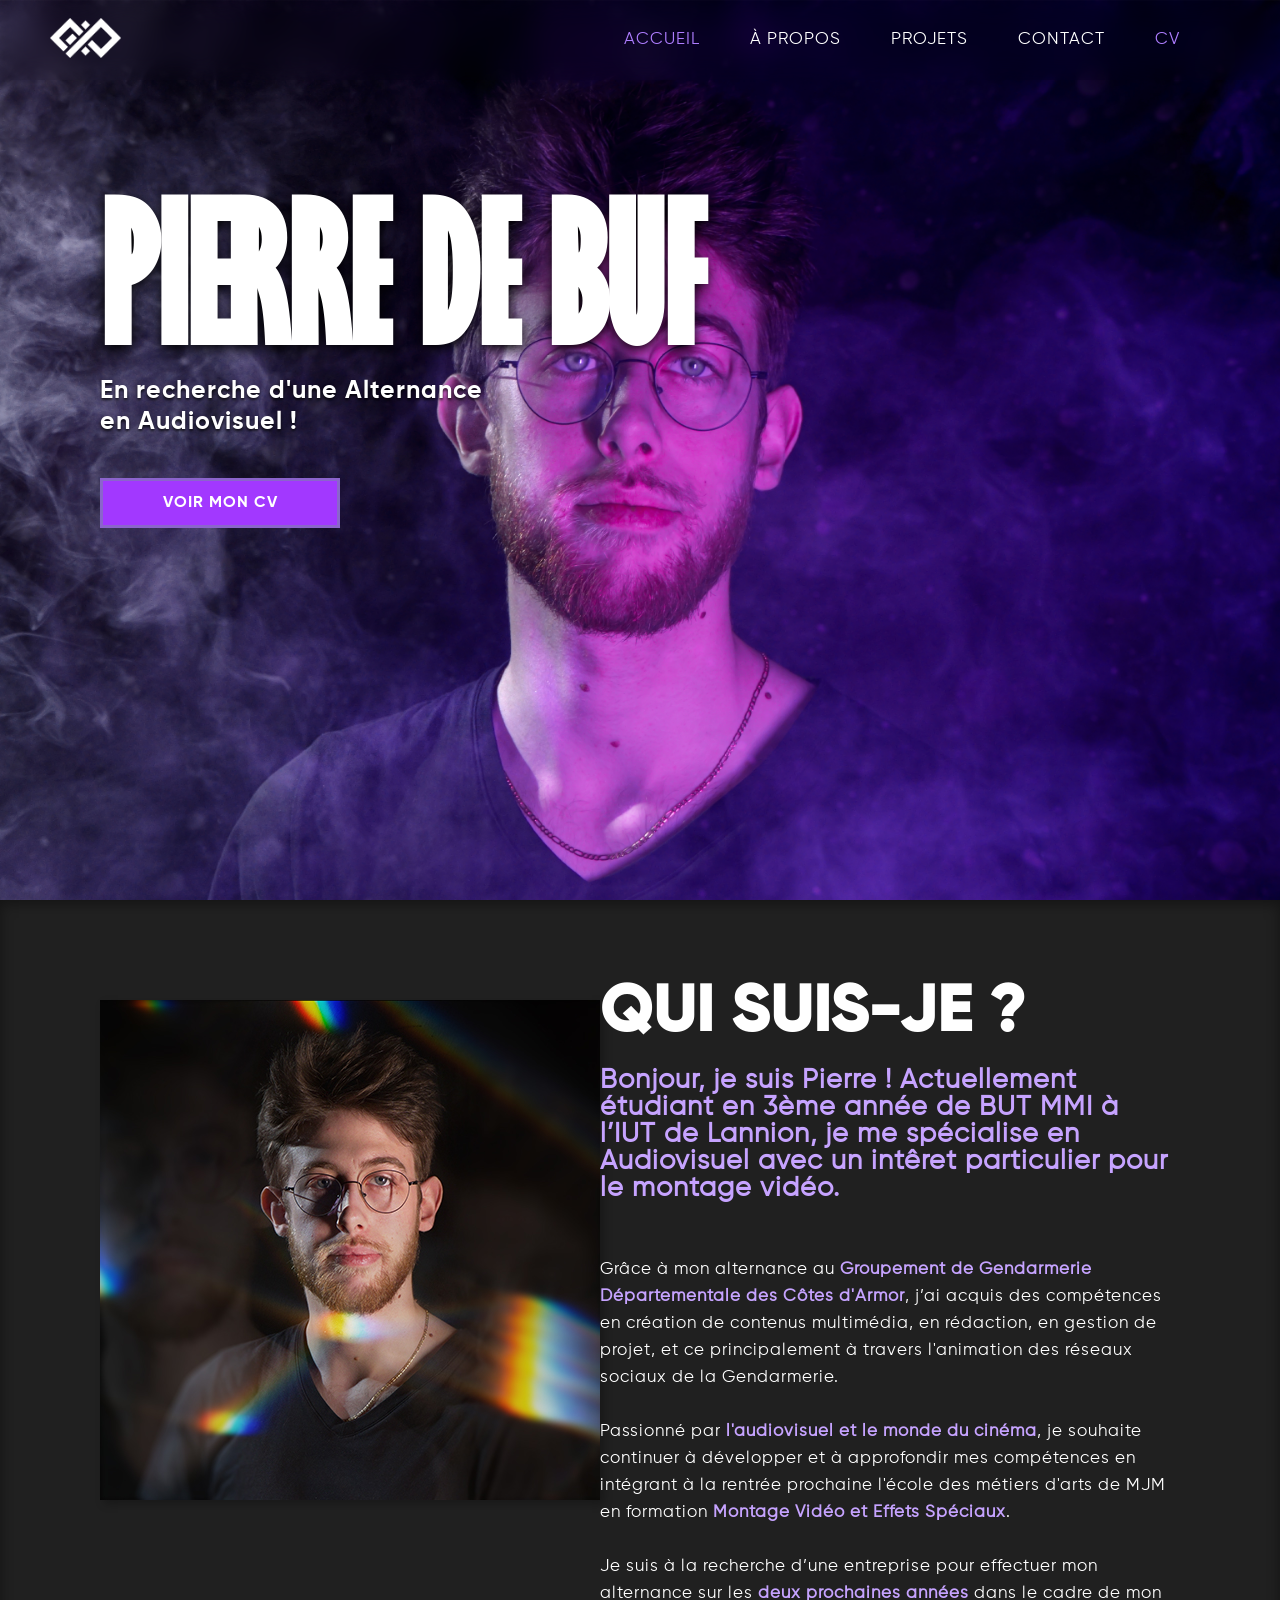
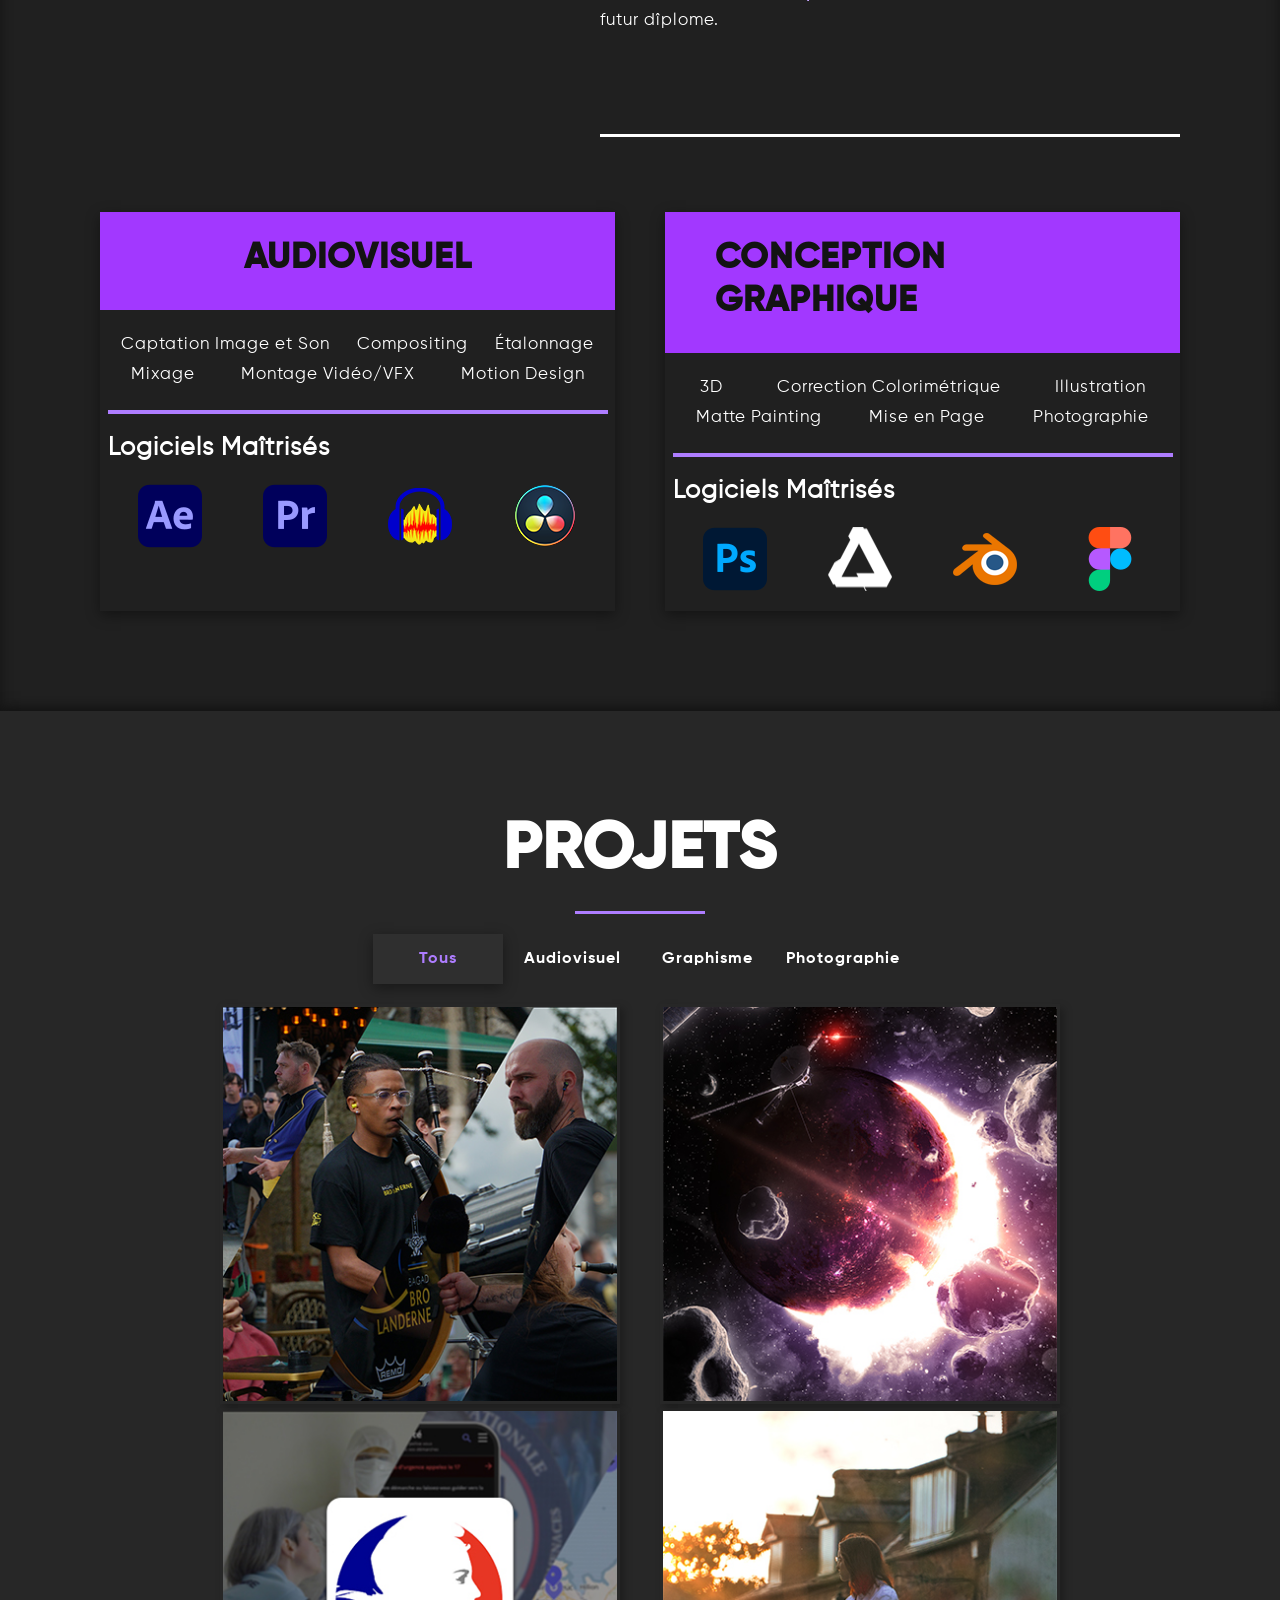
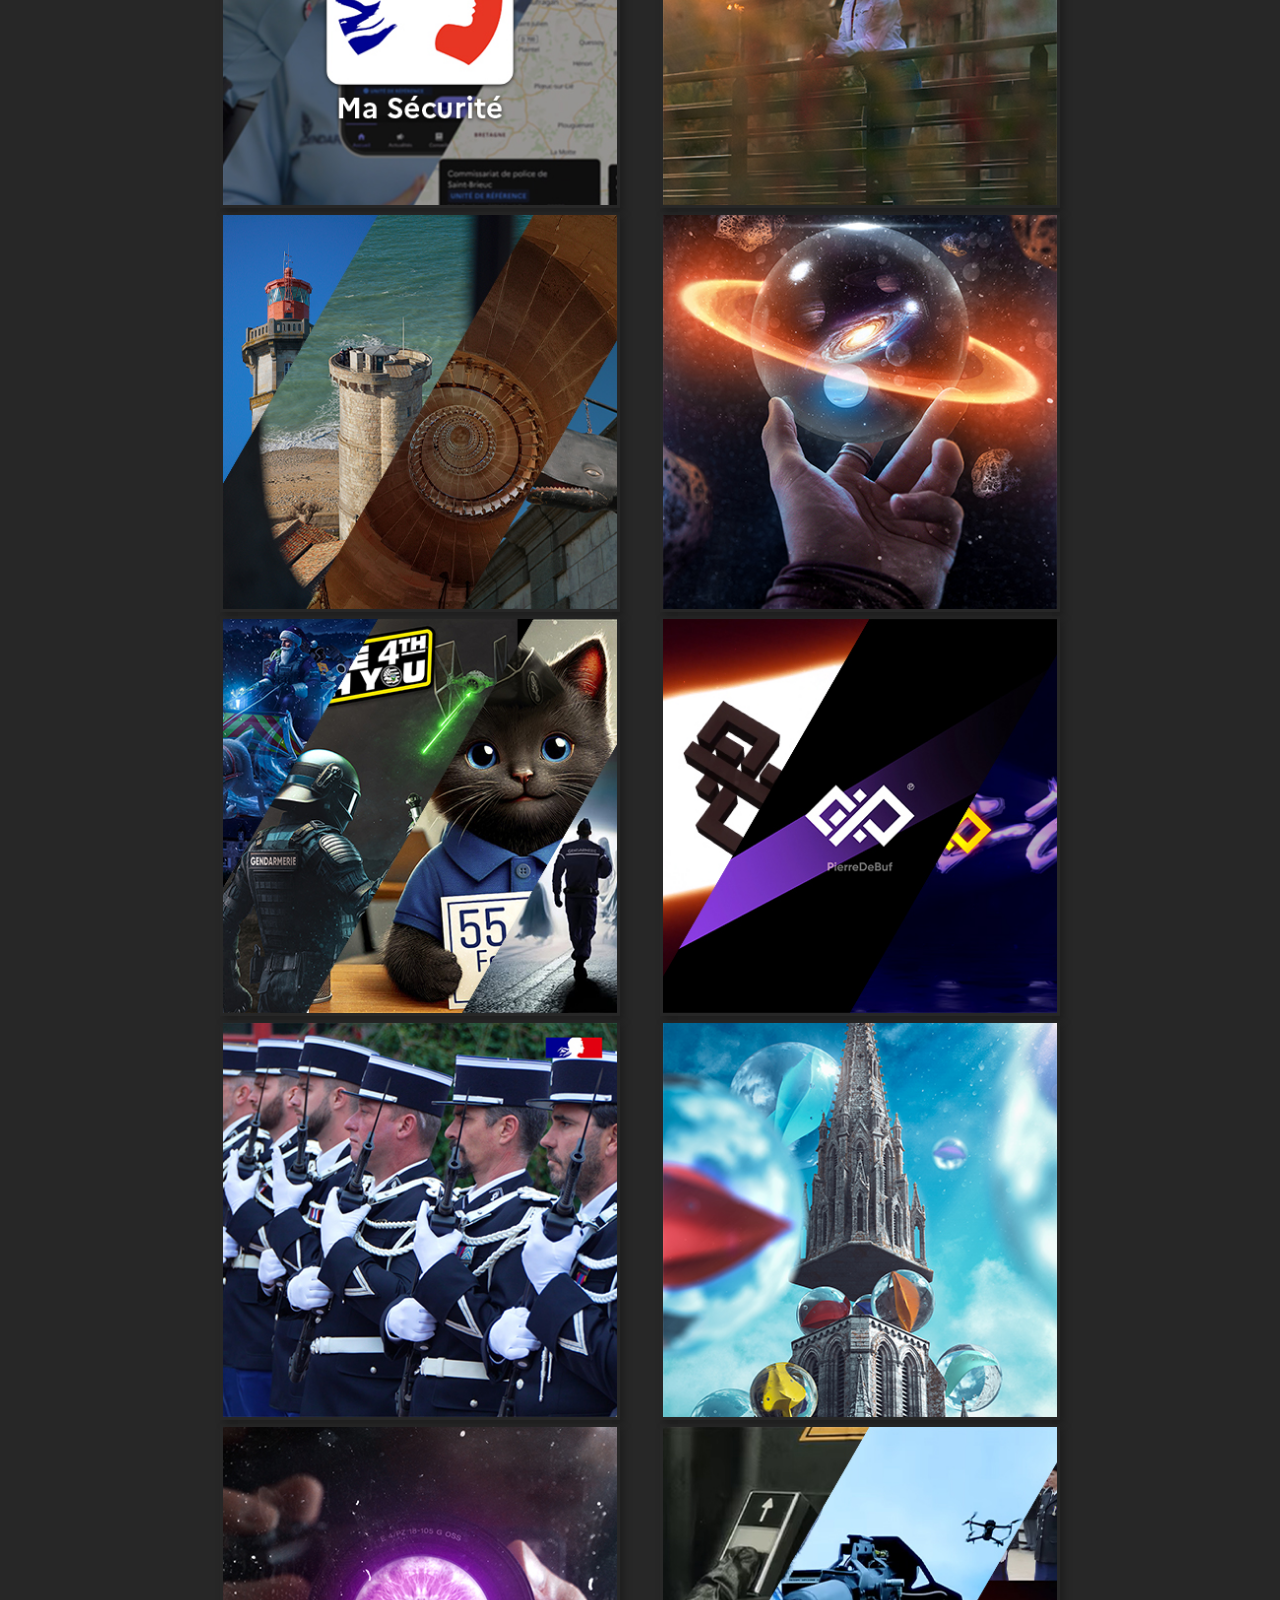
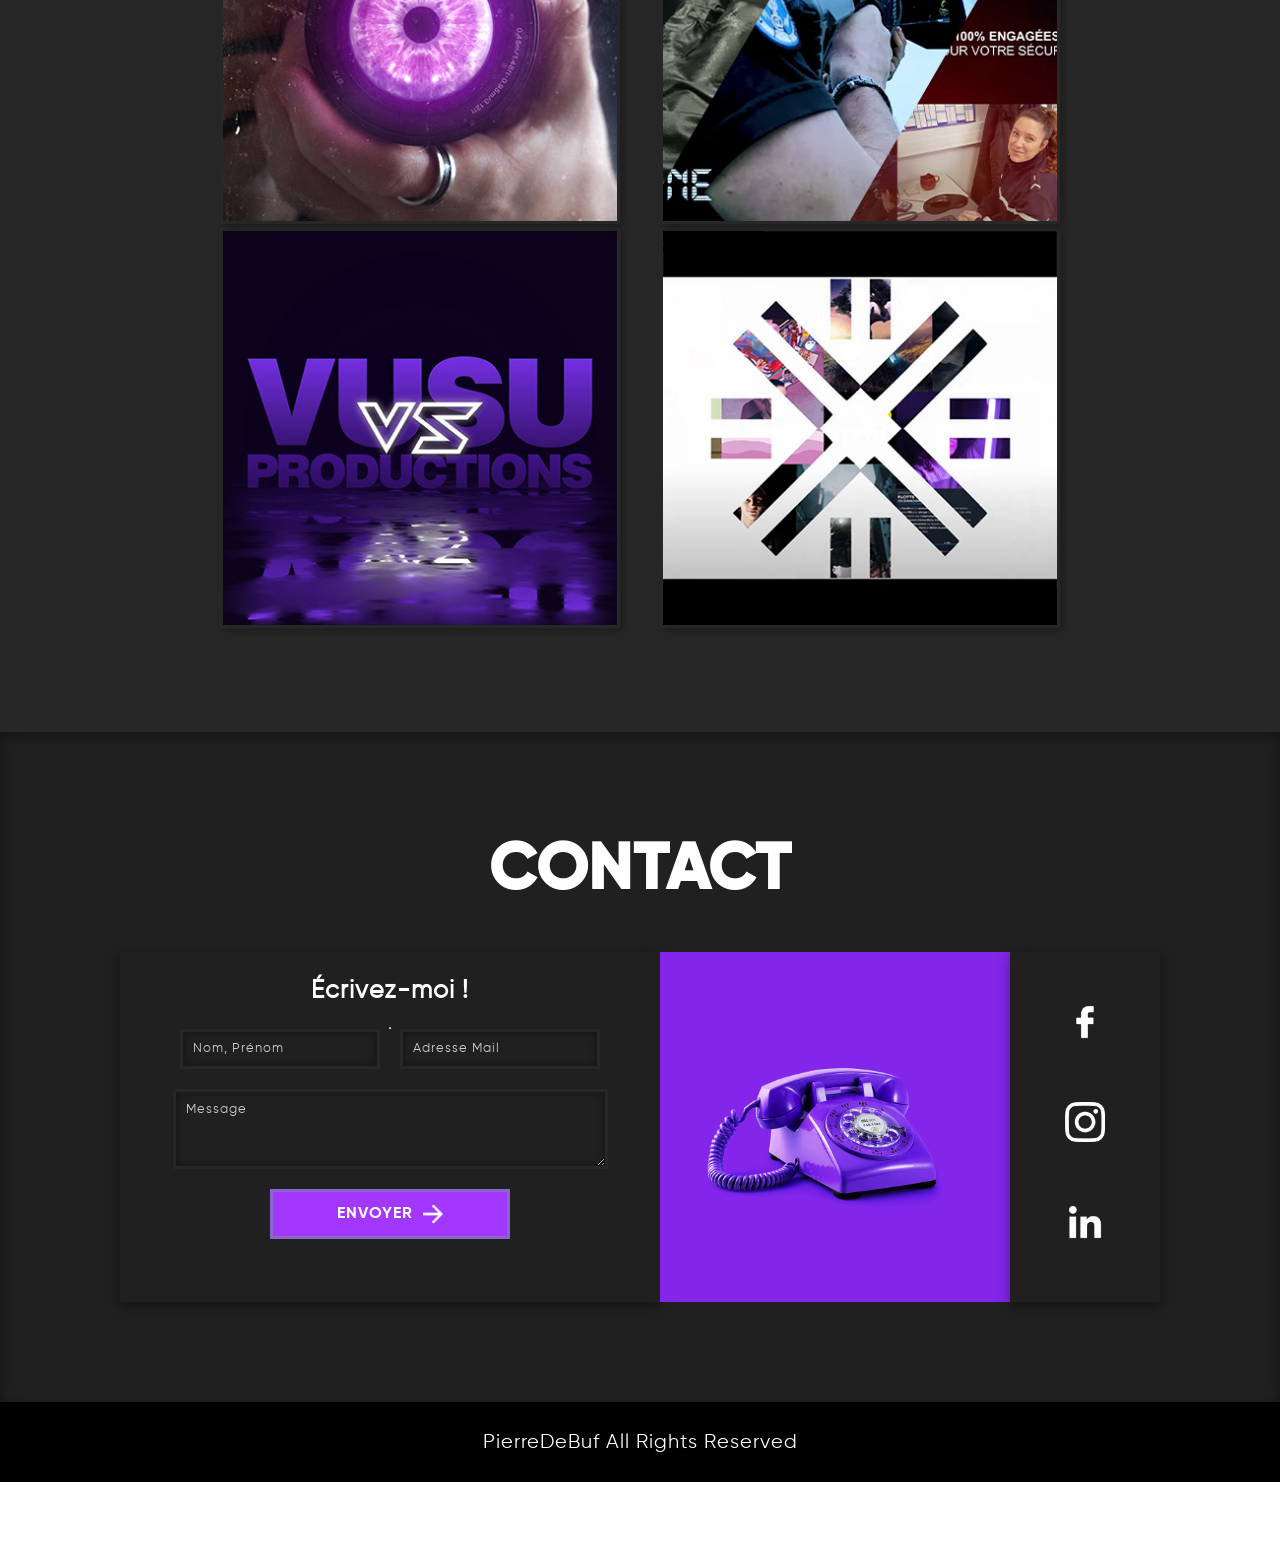
==== commit 851cb8ad: "Update index.html" ====
--- a/index.html
+++ b/index.html
@@ -1301,7 +1301,7 @@
             <div id="container">
                 <div id="gauche">
                     <form action="https://api.web3forms.com/submit" method="POST">
-                        <h3>Écrivez-moi!</h3>
+                        <h3>Écrivez-moi !</h3>
                         <hr>
                         <input type="hidden" name="access_key" value="c2fafac9-2a18-4a9b-8549-a65647d905c5">
                         <div id="top">
@@ -1336,4 +1336,5 @@
     </div>
 </body>
 
-</html>+
+</html>
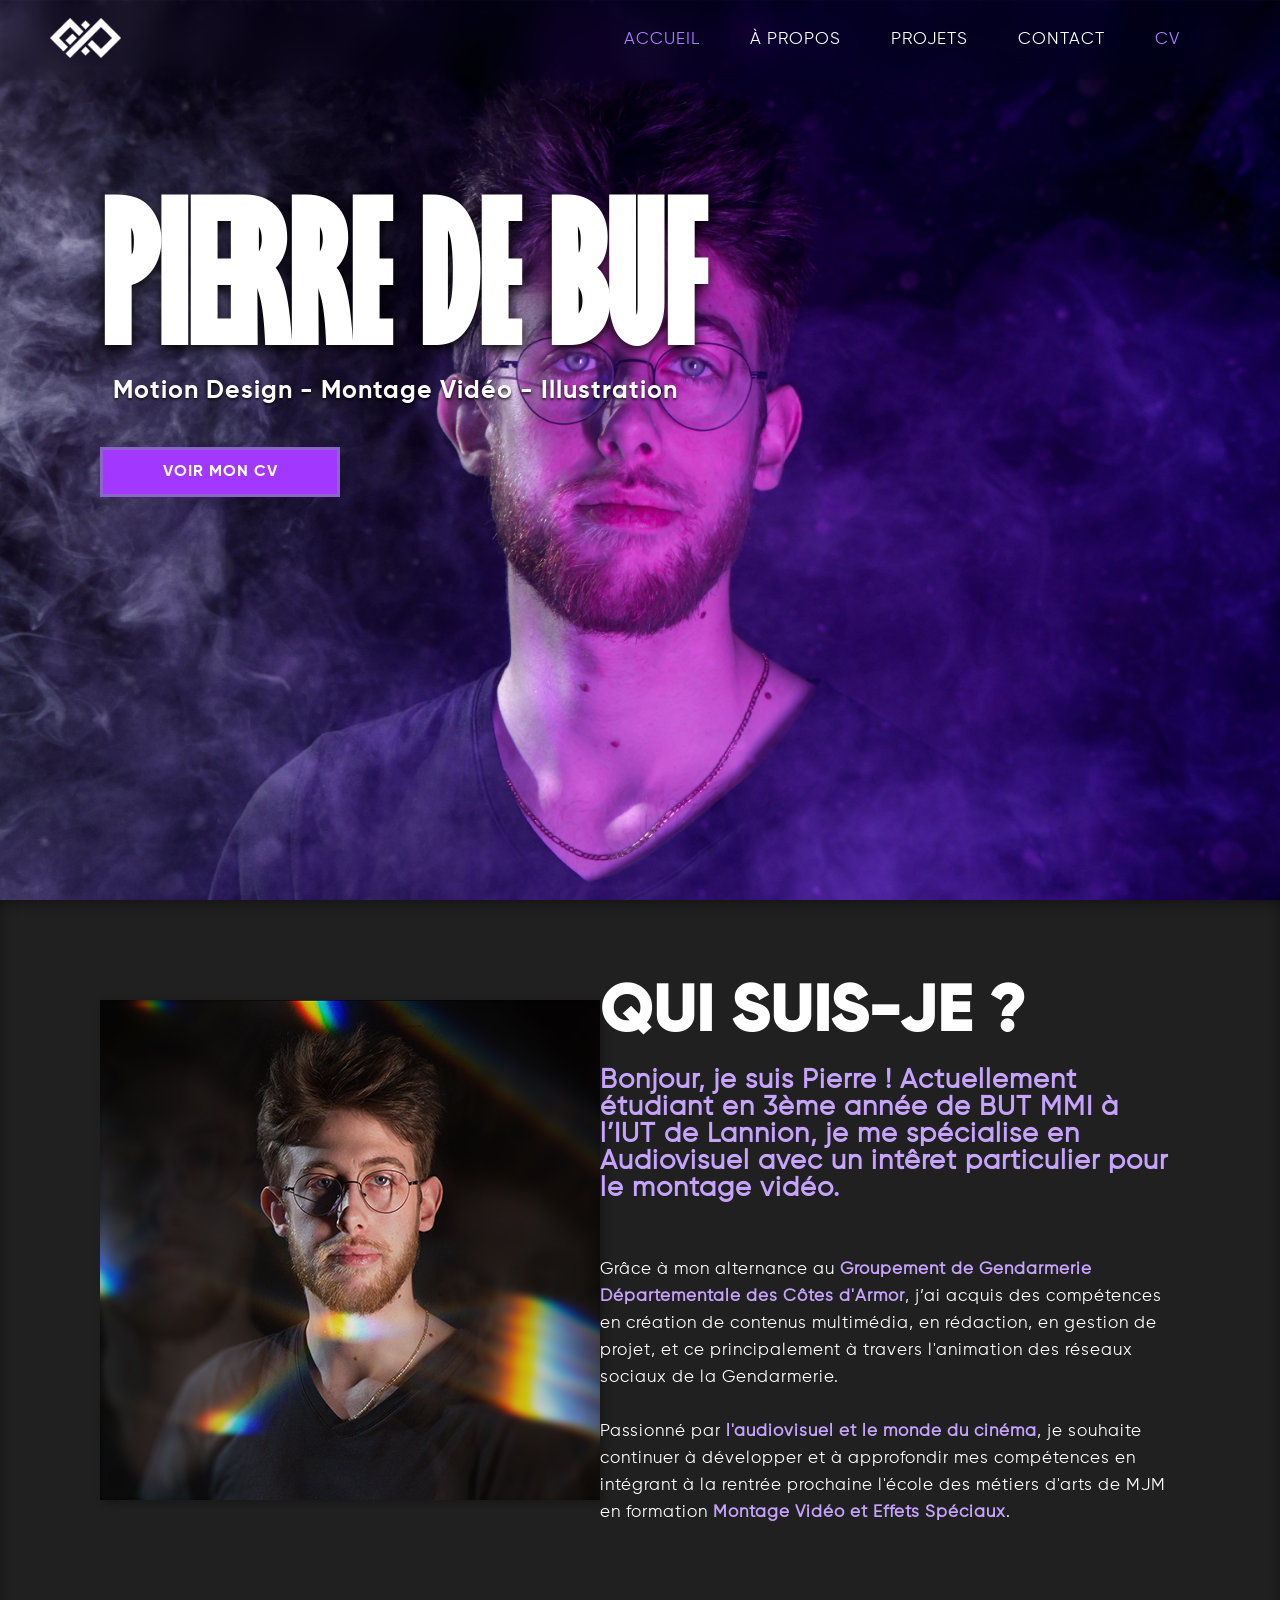
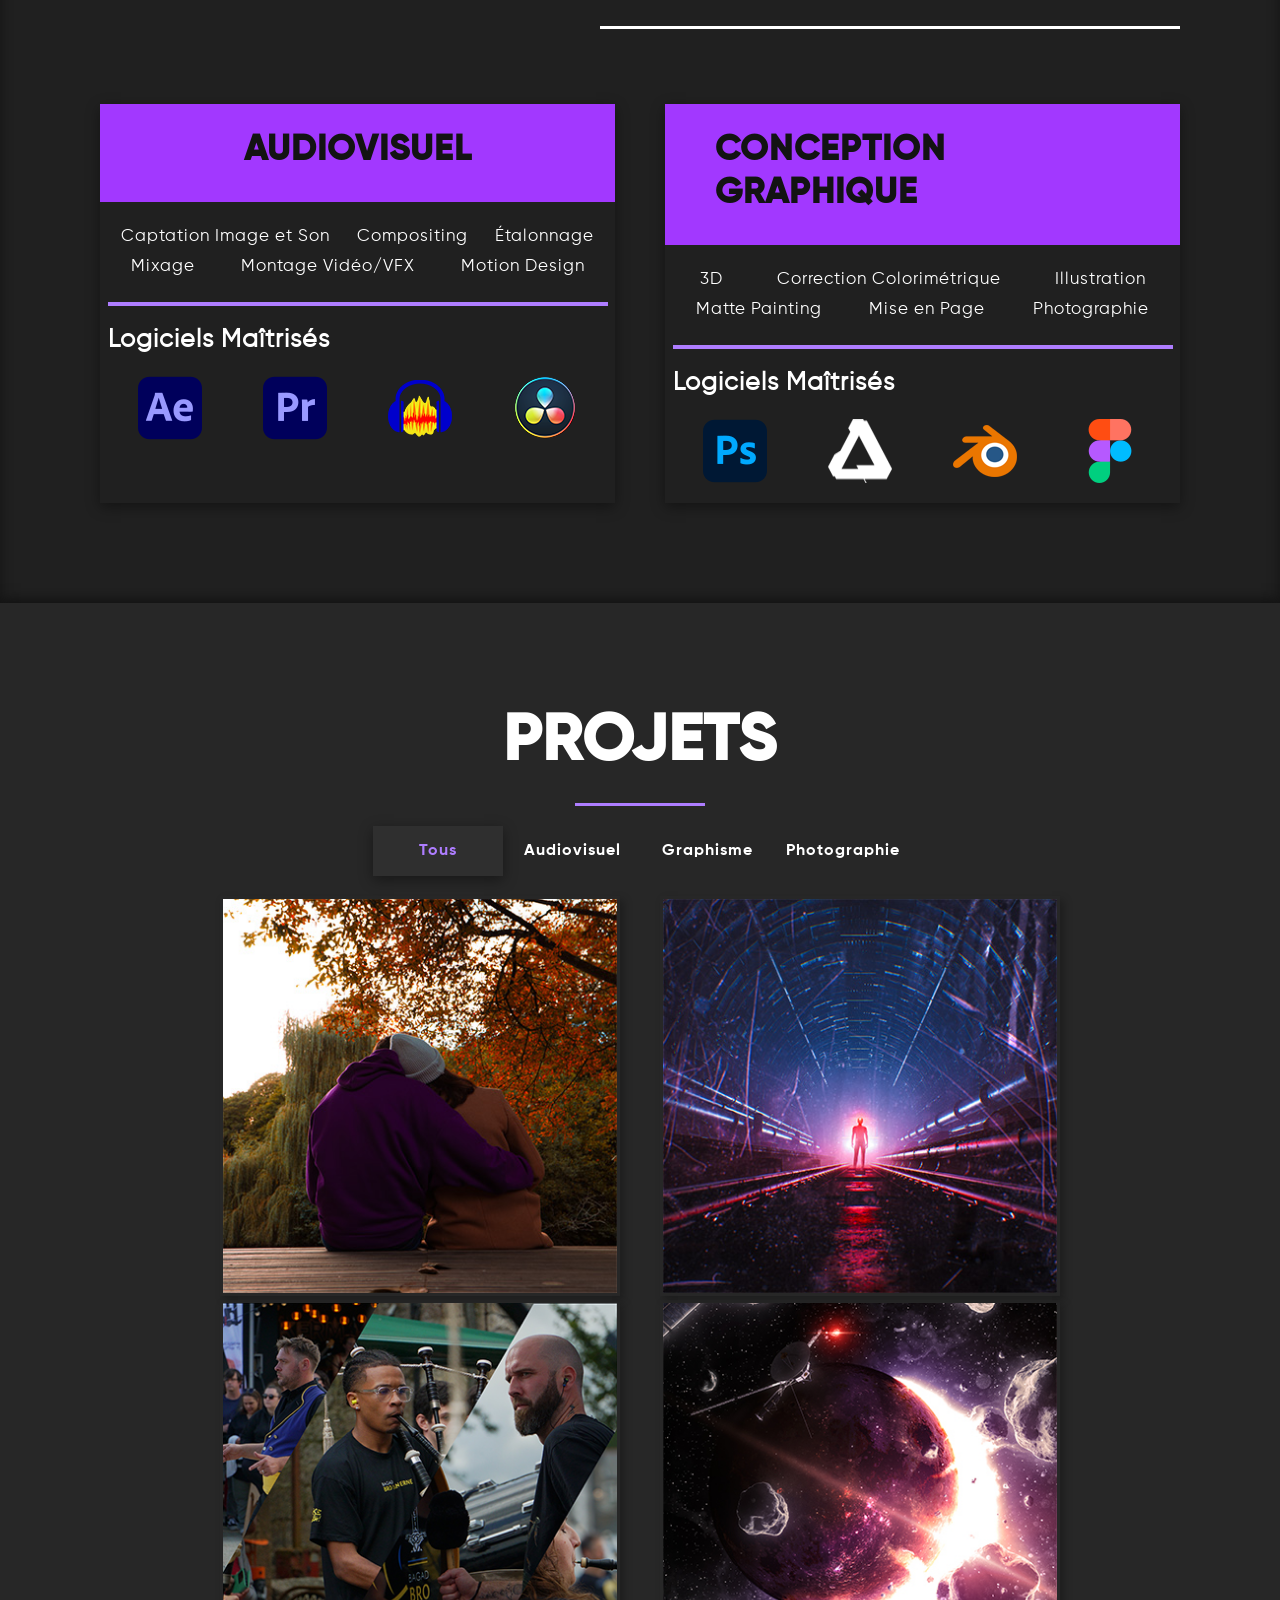
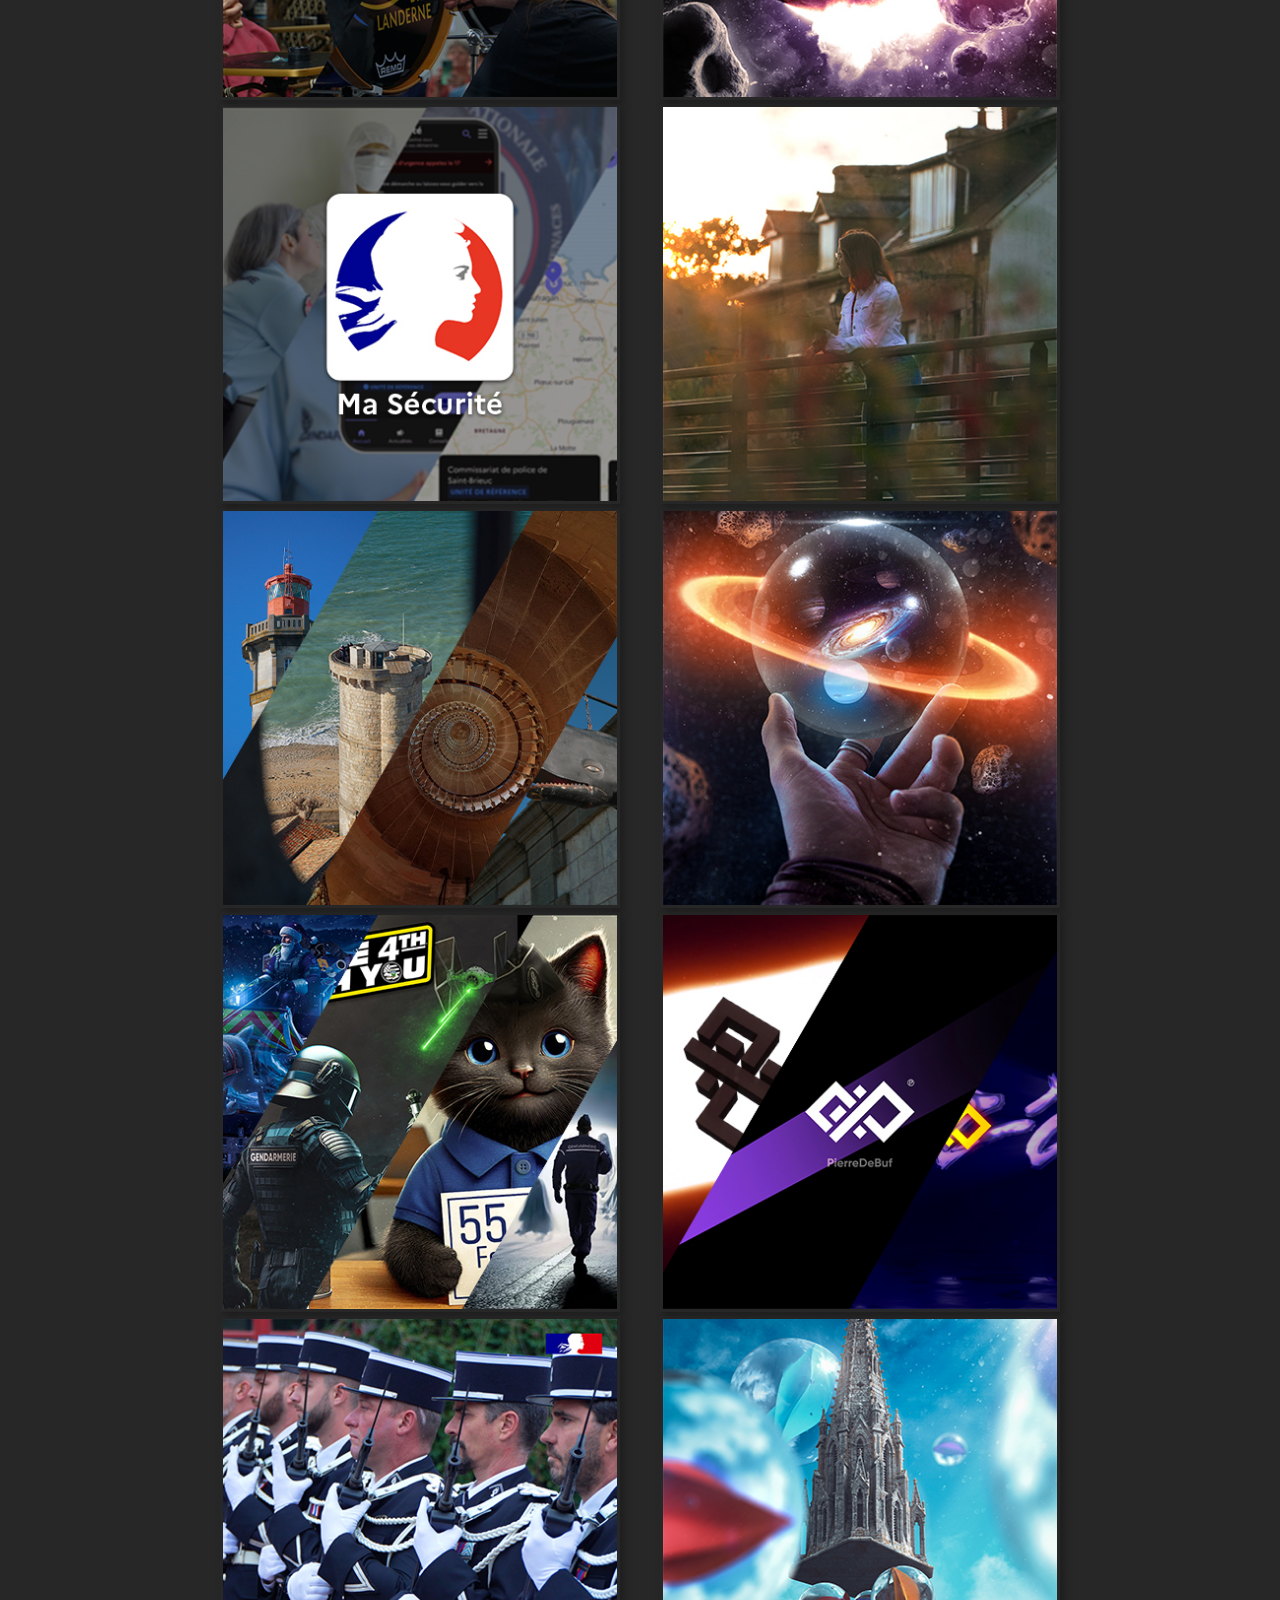
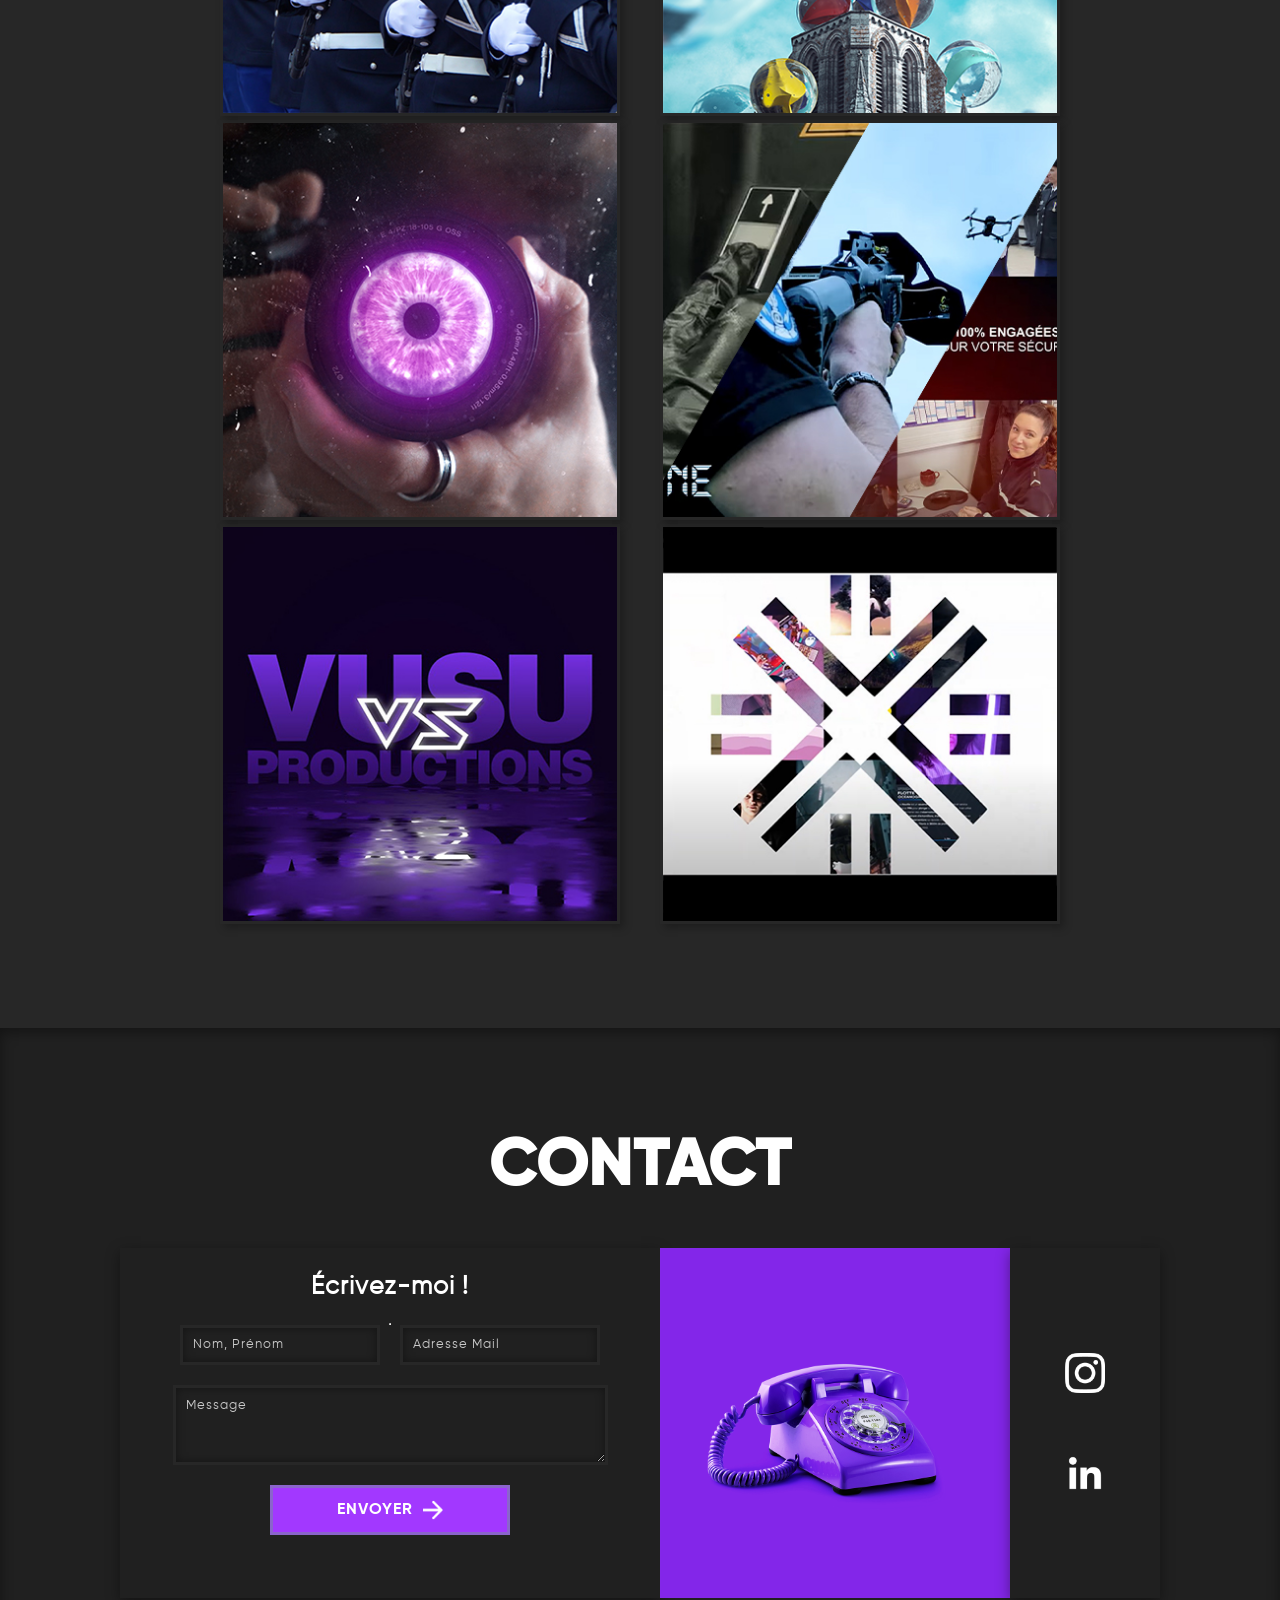
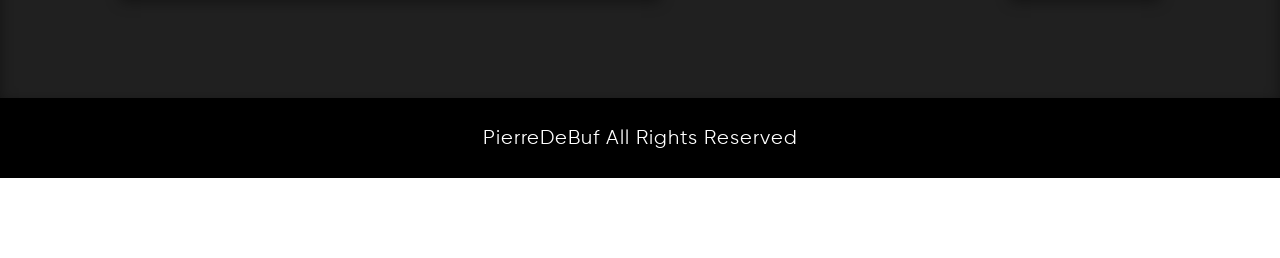
==== commit c92b2506: "Add files via upload" ====
--- a/index.html
+++ b/index.html
@@ -47,7 +47,7 @@
 
             <div id="accueil">
                 <h1>PIERRE DE BUF</h1>
-                <p>En recherche d'une Alternance<br>en Audiovisuel !</p>
+                <p>Motion Design - Montage Vidéo - Illustration</p>
                 <a href="assets/DEBUF_Pierre_CV.pdf" target="_blank"><button>VOIR MON CV</button></a>
             </div>
         </div>
@@ -76,9 +76,7 @@
                         je souhaite continuer à développer et à approfondir mes compétences en intégrant à la rentrée
                         prochaine l'école des métiers d'arts de
                         MJM en formation <strong>Montage Vidéo et Effets Spéciaux</strong>.
-                        <br><br>
-                        Je suis à la recherche d’une entreprise pour effectuer mon alternance sur les <strong>deux
-                            prochaines années</strong> dans le cadre de mon futur dîplome.
+
 
                     </p>
                 </div>
@@ -151,6 +149,237 @@
                 </div>
             </div>
             <div class="images">
+                <div class="liste" data-name="photographie"><a href="#modalbox16"><img
+                            src="assets/projects/5ans.jpg"></a>
+                </div>
+
+                <div id="modalbox16" class="modal">
+                    <div class="modalcontent">
+                        <div class="gauche">
+                            <h2>Zone en construction...</h2>
+                            <br>
+                            <h3>Logiciel(s) Utilisé(s)</h3>
+                            <div class="ligne"><img
+                                    src="assets/logiciels/photoshop.png"></div>
+                        </div>
+                        <blockquote class="instagram-media"
+                            data-instgrm-permalink="https://www.instagram.com/p/DPelGVeDSD7/?utm_source=ig_embed&amp;utm_campaign=loading"
+                            data-instgrm-version="14"
+                            style=" background:#FFF; border:0; border-radius:3px; box-shadow:0 0 1px 0 rgba(0,0,0,0.5),0 1px 10px 0 rgba(0,0,0,0.15); margin: 1px; max-width:540px; min-width:326px; padding:0; width:99.375%; width:-webkit-calc(100% - 2px); width:calc(100% - 2px);">
+                            <div style="padding:16px;"> <a
+                                    href="https://www.instagram.com/p/DPelGVeDSD7/?utm_source=ig_embed&amp;utm_campaign=loading"
+                                    style=" background:#FFFFFF; line-height:0; padding:0 0; text-align:center; text-decoration:none; width:100%;"
+                                    target="_blank">
+                                    <div style=" display: flex; flex-direction: row; align-items: center;">
+                                        <div
+                                            style="background-color: #F4F4F4; border-radius: 50%; flex-grow: 0; height: 40px; margin-right: 14px; width: 40px;">
+                                        </div>
+                                        <div
+                                            style="display: flex; flex-direction: column; flex-grow: 1; justify-content: center;">
+                                            <div
+                                                style=" background-color: #F4F4F4; border-radius: 4px; flex-grow: 0; height: 14px; margin-bottom: 6px; width: 100px;">
+                                            </div>
+                                            <div
+                                                style=" background-color: #F4F4F4; border-radius: 4px; flex-grow: 0; height: 14px; width: 60px;">
+                                            </div>
+                                        </div>
+                                    </div>
+                                    <div style="padding: 19% 0;"></div>
+                                    <div style="display:block; height:50px; margin:0 auto 12px; width:50px;"><svg
+                                            width="50px" height="50px" viewBox="0 0 60 60" version="1.1"
+                                            xmlns="https://www.w3.org/2000/svg"
+                                            xmlns:xlink="https://www.w3.org/1999/xlink">
+                                            <g stroke="none" stroke-width="1" fill="none" fill-rule="evenodd">
+                                                <g transform="translate(-511.000000, -20.000000)" fill="#000000">
+                                                    <g>
+                                                        <path
+                                                            d="M556.869,30.41 C554.814,30.41 553.148,32.076 553.148,34.131 C553.148,36.186 554.814,37.852 556.869,37.852 C558.924,37.852 560.59,36.186 560.59,34.131 C560.59,32.076 558.924,30.41 556.869,30.41 M541,60.657 C535.114,60.657 530.342,55.887 530.342,50 C530.342,44.114 535.114,39.342 541,39.342 C546.887,39.342 551.658,44.114 551.658,50 C551.658,55.887 546.887,60.657 541,60.657 M541,33.886 C532.1,33.886 524.886,41.1 524.886,50 C524.886,58.899 532.1,66.113 541,66.113 C549.9,66.113 557.115,58.899 557.115,50 C557.115,41.1 549.9,33.886 541,33.886 M565.378,62.101 C565.244,65.022 564.756,66.606 564.346,67.663 C563.803,69.06 563.154,70.057 562.106,71.106 C561.058,72.155 560.06,72.803 558.662,73.347 C557.607,73.757 556.021,74.244 553.102,74.378 C549.944,74.521 548.997,74.552 541,74.552 C533.003,74.552 532.056,74.521 528.898,74.378 C525.979,74.244 524.393,73.757 523.338,73.347 C521.94,72.803 520.942,72.155 519.894,71.106 C518.846,70.057 518.197,69.06 517.654,67.663 C517.244,66.606 516.755,65.022 516.623,62.101 C516.479,58.943 516.448,57.996 516.448,50 C516.448,42.003 516.479,41.056 516.623,37.899 C516.755,34.978 517.244,33.391 517.654,32.338 C518.197,30.938 518.846,29.942 519.894,28.894 C520.942,27.846 521.94,27.196 523.338,26.654 C524.393,26.244 525.979,25.756 528.898,25.623 C532.057,25.479 533.004,25.448 541,25.448 C548.997,25.448 549.943,25.479 553.102,25.623 C556.021,25.756 557.607,26.244 558.662,26.654 C560.06,27.196 561.058,27.846 562.106,28.894 C563.154,29.942 563.803,30.938 564.346,32.338 C564.756,33.391 565.244,34.978 565.378,37.899 C565.522,41.056 565.552,42.003 565.552,50 C565.552,57.996 565.522,58.943 565.378,62.101 M570.82,37.631 C570.674,34.438 570.167,32.258 569.425,30.349 C568.659,28.377 567.633,26.702 565.965,25.035 C564.297,23.368 562.623,22.342 560.652,21.575 C558.743,20.834 556.562,20.326 553.369,20.18 C550.169,20.033 549.148,20 541,20 C532.853,20 531.831,20.033 528.631,20.18 C525.438,20.326 523.257,20.834 521.349,21.575 C519.376,22.342 517.703,23.368 516.035,25.035 C514.368,26.702 513.342,28.377 512.574,30.349 C511.834,32.258 511.326,34.438 511.181,37.631 C511.035,40.831 511,41.851 511,50 C511,58.147 511.035,59.17 511.181,62.369 C511.326,65.562 511.834,67.743 512.574,69.651 C513.342,71.625 514.368,73.296 516.035,74.965 C517.703,76.634 519.376,77.658 521.349,78.425 C523.257,79.167 525.438,79.673 528.631,79.82 C531.831,79.965 532.853,80.001 541,80.001 C549.148,80.001 550.169,79.965 553.369,79.82 C556.562,79.673 558.743,79.167 560.652,78.425 C562.623,77.658 564.297,76.634 565.965,74.965 C567.633,73.296 568.659,71.625 569.425,69.651 C570.167,67.743 570.674,65.562 570.82,62.369 C570.966,59.17 571,58.147 571,50 C571,41.851 570.966,40.831 570.82,37.631">
+                                                        </path>
+                                                    </g>
+                                                </g>
+                                            </g>
+                                        </svg></div>
+                                    <div style="padding-top: 8px;">
+                                        <div
+                                            style=" color:#3897f0; font-family:Arial,sans-serif; font-size:14px; font-style:normal; font-weight:550; line-height:18px;">
+                                            Voir cette publication sur Instagram</div>
+                                    </div>
+                                    <div style="padding: 12.5% 0;"></div>
+                                    <div
+                                        style="display: flex; flex-direction: row; margin-bottom: 14px; align-items: center;">
+                                        <div>
+                                            <div
+                                                style="background-color: #F4F4F4; border-radius: 50%; height: 12.5px; width: 12.5px; transform: translateX(0px) translateY(7px);">
+                                            </div>
+                                            <div
+                                                style="background-color: #F4F4F4; height: 12.5px; transform: rotate(-45deg) translateX(3px) translateY(1px); width: 12.5px; flex-grow: 0; margin-right: 14px; margin-left: 2px;">
+                                            </div>
+                                            <div
+                                                style="background-color: #F4F4F4; border-radius: 50%; height: 12.5px; width: 12.5px; transform: translateX(9px) translateY(-18px);">
+                                            </div>
+                                        </div>
+                                        <div style="margin-left: 8px;">
+                                            <div
+                                                style=" background-color: #F4F4F4; border-radius: 50%; flex-grow: 0; height: 20px; width: 20px;">
+                                            </div>
+                                            <div
+                                                style=" width: 0; height: 0; border-top: 2px solid transparent; border-left: 6px solid #f4f4f4; border-bottom: 2px solid transparent; transform: translateX(16px) translateY(-4px) rotate(30deg)">
+                                            </div>
+                                        </div>
+                                        <div style="margin-left: auto;">
+                                            <div
+                                                style=" width: 0px; border-top: 8px solid #F4F4F4; border-right: 8px solid transparent; transform: translateY(16px);">
+                                            </div>
+                                            <div
+                                                style=" background-color: #F4F4F4; flex-grow: 0; height: 12px; width: 16px; transform: translateY(-4px);">
+                                            </div>
+                                            <div
+                                                style=" width: 0; height: 0; border-top: 8px solid #F4F4F4; border-left: 8px solid transparent; transform: translateY(-4px) translateX(8px);">
+                                            </div>
+                                        </div>
+                                    </div>
+                                    <div
+                                        style="display: flex; flex-direction: column; flex-grow: 1; justify-content: center; margin-bottom: 24px;">
+                                        <div
+                                            style=" background-color: #F4F4F4; border-radius: 4px; flex-grow: 0; height: 14px; margin-bottom: 6px; width: 224px;">
+                                        </div>
+                                        <div
+                                            style=" background-color: #F4F4F4; border-radius: 4px; flex-grow: 0; height: 14px; width: 144px;">
+                                        </div>
+                                    </div>
+                                </a>
+                                <p
+                                    style=" color:#c9c8cd; font-family:Arial,sans-serif; font-size:14px; line-height:17px; margin-bottom:0; margin-top:8px; overflow:hidden; padding:8px 0 7px; text-align:center; text-overflow:ellipsis; white-space:nowrap;">
+                                    <a href="https://www.instagram.com/p/DPelGVeDSD7/?utm_source=ig_embed&amp;utm_campaign=loading"
+                                        style=" color:#c9c8cd; font-family:Arial,sans-serif; font-size:14px; font-style:normal; font-weight:normal; line-height:17px; text-decoration:none;"
+                                        target="_blank">Une publication partagée par PierreDeBuf (@pierre_de_buf)</a>
+                                </p>
+                            </div>
+                        </blockquote>
+                        <script async src="//www.instagram.com/embed.js"></script>
+
+
+                    </div>
+                    <a href="#projets" class="modalclose">&times;</a>
+                </div>
+
+                <!---------------------------------------------------------------------------------------------------------------------------------->
+
+                <div class="liste" data-name="graphisme"><a href="#modalbox15"><img src="assets/projects/Metro.jpg"></a>
+                </div>
+
+                <div id="modalbox15" class="modal">
+                    <div class="modalcontent">
+                        <div class="gauche">
+                            <h2>Zone en construction...</h2>
+                            <br>
+                            <h3>Logiciel(s) Utilisé(s)</h3>
+                            <div class="ligne"><img src="assets/logiciels/blender.png"><img
+                                    src="assets/logiciels/photoshop.png"></div>
+                        </div>
+                        <blockquote class="instagram-media"
+                            data-instgrm-permalink="https://www.instagram.com/p/DOETTKYjXUa/?utm_source=ig_embed&amp;utm_campaign=loading"
+                            data-instgrm-version="14"
+                            style=" background:#FFF; border:0; border-radius:3px; box-shadow:0 0 1px 0 rgba(0,0,0,0.5),0 1px 10px 0 rgba(0,0,0,0.15); margin: 1px; max-width:540px; min-width:326px; padding:0; width:99.375%; width:-webkit-calc(100% - 2px); width:calc(100% - 2px);">
+                            <div style="padding:16px;"> <a
+                                    href="https://www.instagram.com/p/DOETTKYjXUa/?utm_source=ig_embed&amp;utm_campaign=loading"
+                                    style=" background:#FFFFFF; line-height:0; padding:0 0; text-align:center; text-decoration:none; width:100%;"
+                                    target="_blank">
+                                    <div style=" display: flex; flex-direction: row; align-items: center;">
+                                        <div
+                                            style="background-color: #F4F4F4; border-radius: 50%; flex-grow: 0; height: 40px; margin-right: 14px; width: 40px;">
+                                        </div>
+                                        <div
+                                            style="display: flex; flex-direction: column; flex-grow: 1; justify-content: center;">
+                                            <div
+                                                style=" background-color: #F4F4F4; border-radius: 4px; flex-grow: 0; height: 14px; margin-bottom: 6px; width: 100px;">
+                                            </div>
+                                            <div
+                                                style=" background-color: #F4F4F4; border-radius: 4px; flex-grow: 0; height: 14px; width: 60px;">
+                                            </div>
+                                        </div>
+                                    </div>
+                                    <div style="padding: 19% 0;"></div>
+                                    <div style="display:block; height:50px; margin:0 auto 12px; width:50px;"><svg
+                                            width="50px" height="50px" viewBox="0 0 60 60" version="1.1"
+                                            xmlns="https://www.w3.org/2000/svg"
+                                            xmlns:xlink="https://www.w3.org/1999/xlink">
+                                            <g stroke="none" stroke-width="1" fill="none" fill-rule="evenodd">
+                                                <g transform="translate(-511.000000, -20.000000)" fill="#000000">
+                                                    <g>
+                                                        <path
+                                                            d="M556.869,30.41 C554.814,30.41 553.148,32.076 553.148,34.131 C553.148,36.186 554.814,37.852 556.869,37.852 C558.924,37.852 560.59,36.186 560.59,34.131 C560.59,32.076 558.924,30.41 556.869,30.41 M541,60.657 C535.114,60.657 530.342,55.887 530.342,50 C530.342,44.114 535.114,39.342 541,39.342 C546.887,39.342 551.658,44.114 551.658,50 C551.658,55.887 546.887,60.657 541,60.657 M541,33.886 C532.1,33.886 524.886,41.1 524.886,50 C524.886,58.899 532.1,66.113 541,66.113 C549.9,66.113 557.115,58.899 557.115,50 C557.115,41.1 549.9,33.886 541,33.886 M565.378,62.101 C565.244,65.022 564.756,66.606 564.346,67.663 C563.803,69.06 563.154,70.057 562.106,71.106 C561.058,72.155 560.06,72.803 558.662,73.347 C557.607,73.757 556.021,74.244 553.102,74.378 C549.944,74.521 548.997,74.552 541,74.552 C533.003,74.552 532.056,74.521 528.898,74.378 C525.979,74.244 524.393,73.757 523.338,73.347 C521.94,72.803 520.942,72.155 519.894,71.106 C518.846,70.057 518.197,69.06 517.654,67.663 C517.244,66.606 516.755,65.022 516.623,62.101 C516.479,58.943 516.448,57.996 516.448,50 C516.448,42.003 516.479,41.056 516.623,37.899 C516.755,34.978 517.244,33.391 517.654,32.338 C518.197,30.938 518.846,29.942 519.894,28.894 C520.942,27.846 521.94,27.196 523.338,26.654 C524.393,26.244 525.979,25.756 528.898,25.623 C532.057,25.479 533.004,25.448 541,25.448 C548.997,25.448 549.943,25.479 553.102,25.623 C556.021,25.756 557.607,26.244 558.662,26.654 C560.06,27.196 561.058,27.846 562.106,28.894 C563.154,29.942 563.803,30.938 564.346,32.338 C564.756,33.391 565.244,34.978 565.378,37.899 C565.522,41.056 565.552,42.003 565.552,50 C565.552,57.996 565.522,58.943 565.378,62.101 M570.82,37.631 C570.674,34.438 570.167,32.258 569.425,30.349 C568.659,28.377 567.633,26.702 565.965,25.035 C564.297,23.368 562.623,22.342 560.652,21.575 C558.743,20.834 556.562,20.326 553.369,20.18 C550.169,20.033 549.148,20 541,20 C532.853,20 531.831,20.033 528.631,20.18 C525.438,20.326 523.257,20.834 521.349,21.575 C519.376,22.342 517.703,23.368 516.035,25.035 C514.368,26.702 513.342,28.377 512.574,30.349 C511.834,32.258 511.326,34.438 511.181,37.631 C511.035,40.831 511,41.851 511,50 C511,58.147 511.035,59.17 511.181,62.369 C511.326,65.562 511.834,67.743 512.574,69.651 C513.342,71.625 514.368,73.296 516.035,74.965 C517.703,76.634 519.376,77.658 521.349,78.425 C523.257,79.167 525.438,79.673 528.631,79.82 C531.831,79.965 532.853,80.001 541,80.001 C549.148,80.001 550.169,79.965 553.369,79.82 C556.562,79.673 558.743,79.167 560.652,78.425 C562.623,77.658 564.297,76.634 565.965,74.965 C567.633,73.296 568.659,71.625 569.425,69.651 C570.167,67.743 570.674,65.562 570.82,62.369 C570.966,59.17 571,58.147 571,50 C571,41.851 570.966,40.831 570.82,37.631">
+                                                        </path>
+                                                    </g>
+                                                </g>
+                                            </g>
+                                        </svg></div>
+                                    <div style="padding-top: 8px;">
+                                        <div
+                                            style=" color:#3897f0; font-family:Arial,sans-serif; font-size:14px; font-style:normal; font-weight:550; line-height:18px;">
+                                            Voir cette publication sur Instagram</div>
+                                    </div>
+                                    <div style="padding: 12.5% 0;"></div>
+                                    <div
+                                        style="display: flex; flex-direction: row; margin-bottom: 14px; align-items: center;">
+                                        <div>
+                                            <div
+                                                style="background-color: #F4F4F4; border-radius: 50%; height: 12.5px; width: 12.5px; transform: translateX(0px) translateY(7px);">
+                                            </div>
+                                            <div
+                                                style="background-color: #F4F4F4; height: 12.5px; transform: rotate(-45deg) translateX(3px) translateY(1px); width: 12.5px; flex-grow: 0; margin-right: 14px; margin-left: 2px;">
+                                            </div>
+                                            <div
+                                                style="background-color: #F4F4F4; border-radius: 50%; height: 12.5px; width: 12.5px; transform: translateX(9px) translateY(-18px);">
+                                            </div>
+                                        </div>
+                                        <div style="margin-left: 8px;">
+                                            <div
+                                                style=" background-color: #F4F4F4; border-radius: 50%; flex-grow: 0; height: 20px; width: 20px;">
+                                            </div>
+                                            <div
+                                                style=" width: 0; height: 0; border-top: 2px solid transparent; border-left: 6px solid #f4f4f4; border-bottom: 2px solid transparent; transform: translateX(16px) translateY(-4px) rotate(30deg)">
+                                            </div>
+                                        </div>
+                                        <div style="margin-left: auto;">
+                                            <div
+                                                style=" width: 0px; border-top: 8px solid #F4F4F4; border-right: 8px solid transparent; transform: translateY(16px);">
+                                            </div>
+                                            <div
+                                                style=" background-color: #F4F4F4; flex-grow: 0; height: 12px; width: 16px; transform: translateY(-4px);">
+                                            </div>
+                                            <div
+                                                style=" width: 0; height: 0; border-top: 8px solid #F4F4F4; border-left: 8px solid transparent; transform: translateY(-4px) translateX(8px);">
+                                            </div>
+                                        </div>
+                                    </div>
+                                    <div
+                                        style="display: flex; flex-direction: column; flex-grow: 1; justify-content: center; margin-bottom: 24px;">
+                                        <div
+                                            style=" background-color: #F4F4F4; border-radius: 4px; flex-grow: 0; height: 14px; margin-bottom: 6px; width: 224px;">
+                                        </div>
+                                        <div
+                                            style=" background-color: #F4F4F4; border-radius: 4px; flex-grow: 0; height: 14px; width: 144px;">
+                                        </div>
+                                    </div>
+                                </a>
+                                <p
+                                    style=" color:#c9c8cd; font-family:Arial,sans-serif; font-size:14px; line-height:17px; margin-bottom:0; margin-top:8px; overflow:hidden; padding:8px 0 7px; text-align:center; text-overflow:ellipsis; white-space:nowrap;">
+                                    <a href="https://www.instagram.com/p/DOETTKYjXUa/?utm_source=ig_embed&amp;utm_campaign=loading"
+                                        style=" color:#c9c8cd; font-family:Arial,sans-serif; font-size:14px; font-style:normal; font-weight:normal; line-height:17px; text-decoration:none;"
+                                        target="_blank">Une publication partagée par PierreDeBuf (@pierre_de_buf)</a>
+                                </p>
+                            </div>
+                        </blockquote>
+                        <script async src="//www.instagram.com/embed.js"></script>
+
+
+                    </div>
+                    <a href="#projets" class="modalclose">&times;</a>
+                </div>
+
+                <!---------------------------------------------------------------------------------------------------------------------------------->
+
                 <div class="liste" data-name="photographie"><a href="#modalbox14"><img
                             src="assets/projects/RépéPubliqueBBL.jpg"></a>
                 </div>
@@ -1315,8 +1544,8 @@
                 <img src="assets/telephone.jpg">
                 <div id="droite">
                     <div id="reseaux">
-                        <a href="https://www.facebook.com/PierreDeBuf/" target="_blank"><img
-                                src="assets/RS/facebook.png"></a>
+                        <!---<a href="https://www.facebook.com/PierreDeBuf/" target="_blank"><img 
+                                src="assets/RS/facebook.png"></a>--->
                         <a href="https://www.instagram.com/pierre_de_buf/" target="_blank"><img
                                 src="assets/RS/instagram.png"></a>
                         <a href="https://www.linkedin.com/in/pierre-de-buf-77a24427a/" target="_blank"><img
@@ -1337,4 +1566,4 @@
 </body>
 
 
-</html>
+</html>
--- a/style.css
+++ b/style.css
@@ -648,6 +648,7 @@
   }
   #accueil p {
     font-family: gilroybold;
+    margin-left: 13px;
   }
   #about {
     background-color: #202020;
@@ -973,6 +974,7 @@
     display: flex;
     flex-direction: column;
     align-items: center;
+    justify-content: center;
     padding: 20px 50px 20px 50px;
     height: 350px;
     box-shadow: 0 4px 13px rgba(0, 0, 0, 0.4);
@@ -980,7 +982,7 @@
   #contact #container #droite #reseaux {
     display: flex;
     flex-direction: column;
-    justify-content: center;
+    justify-items: center;
   }
   #contact #container #droite #reseaux a {
     background-color: rgba(35, 35, 35, 0);
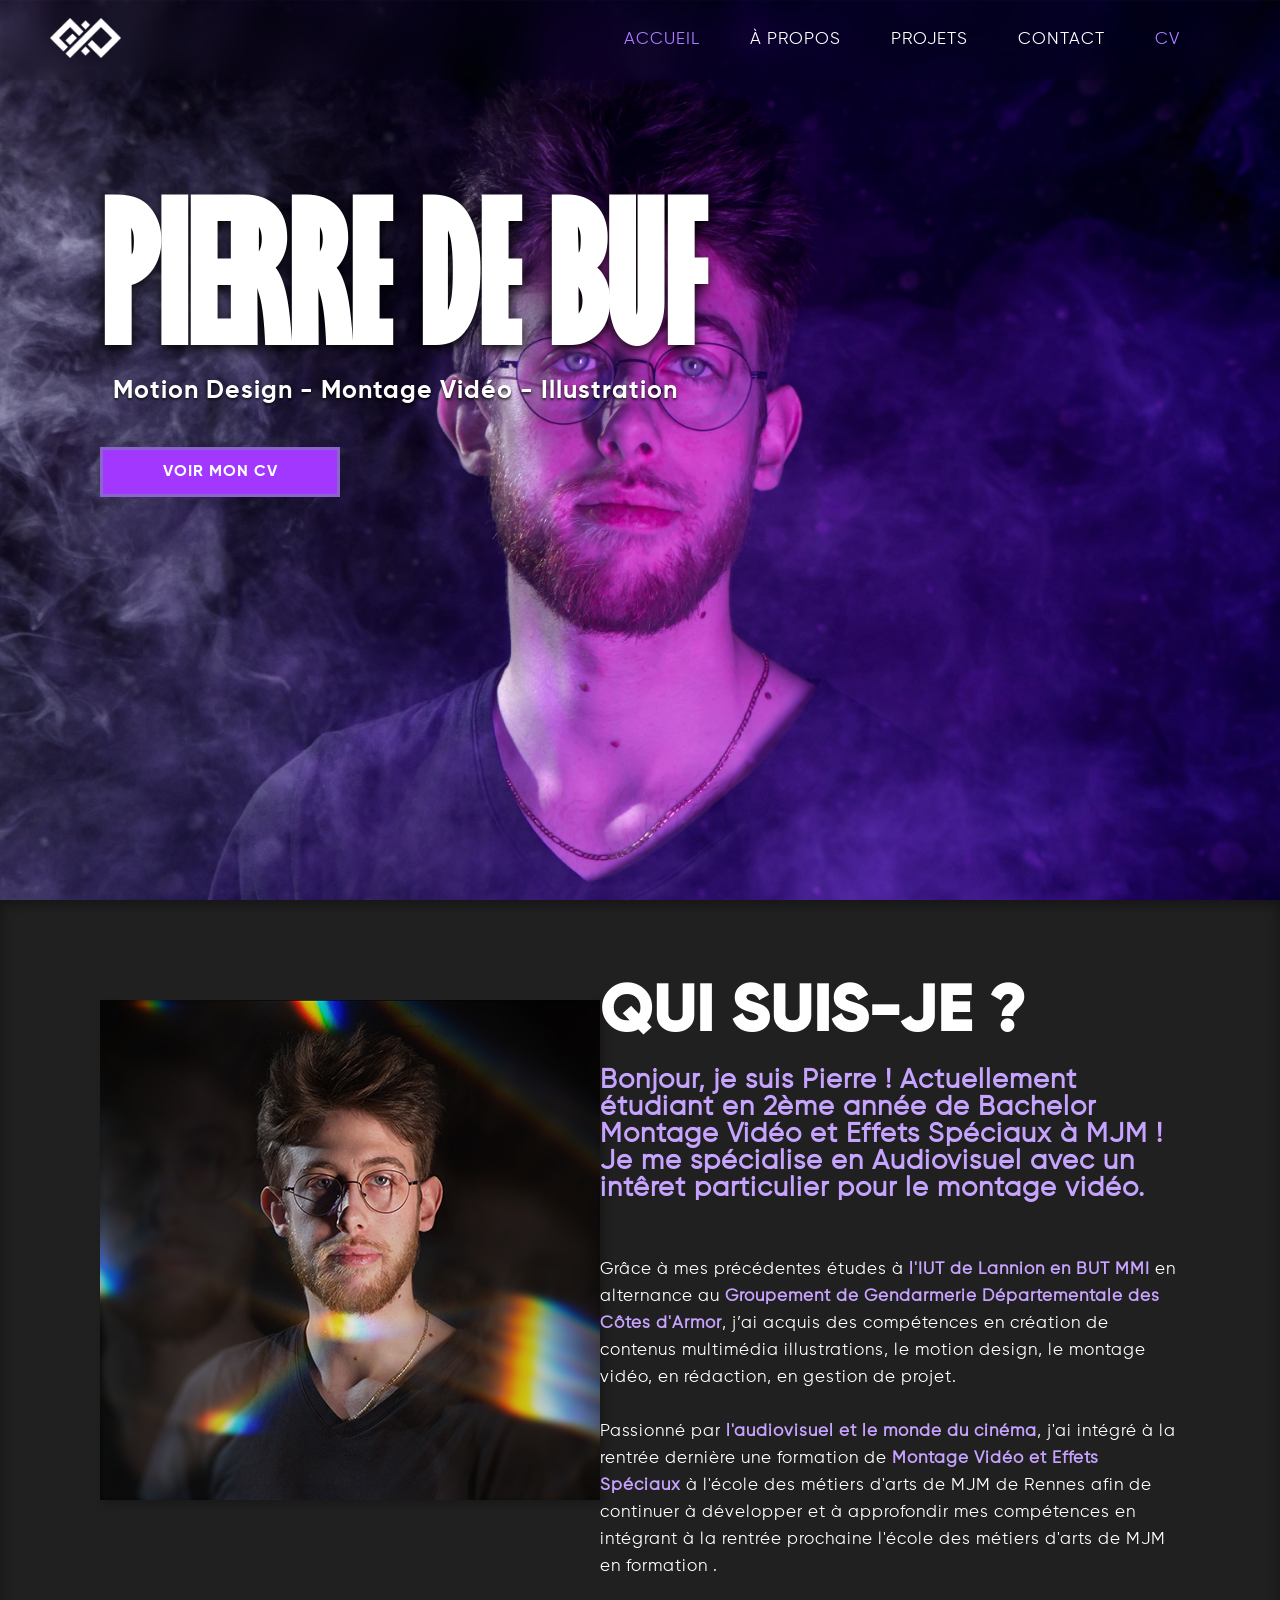
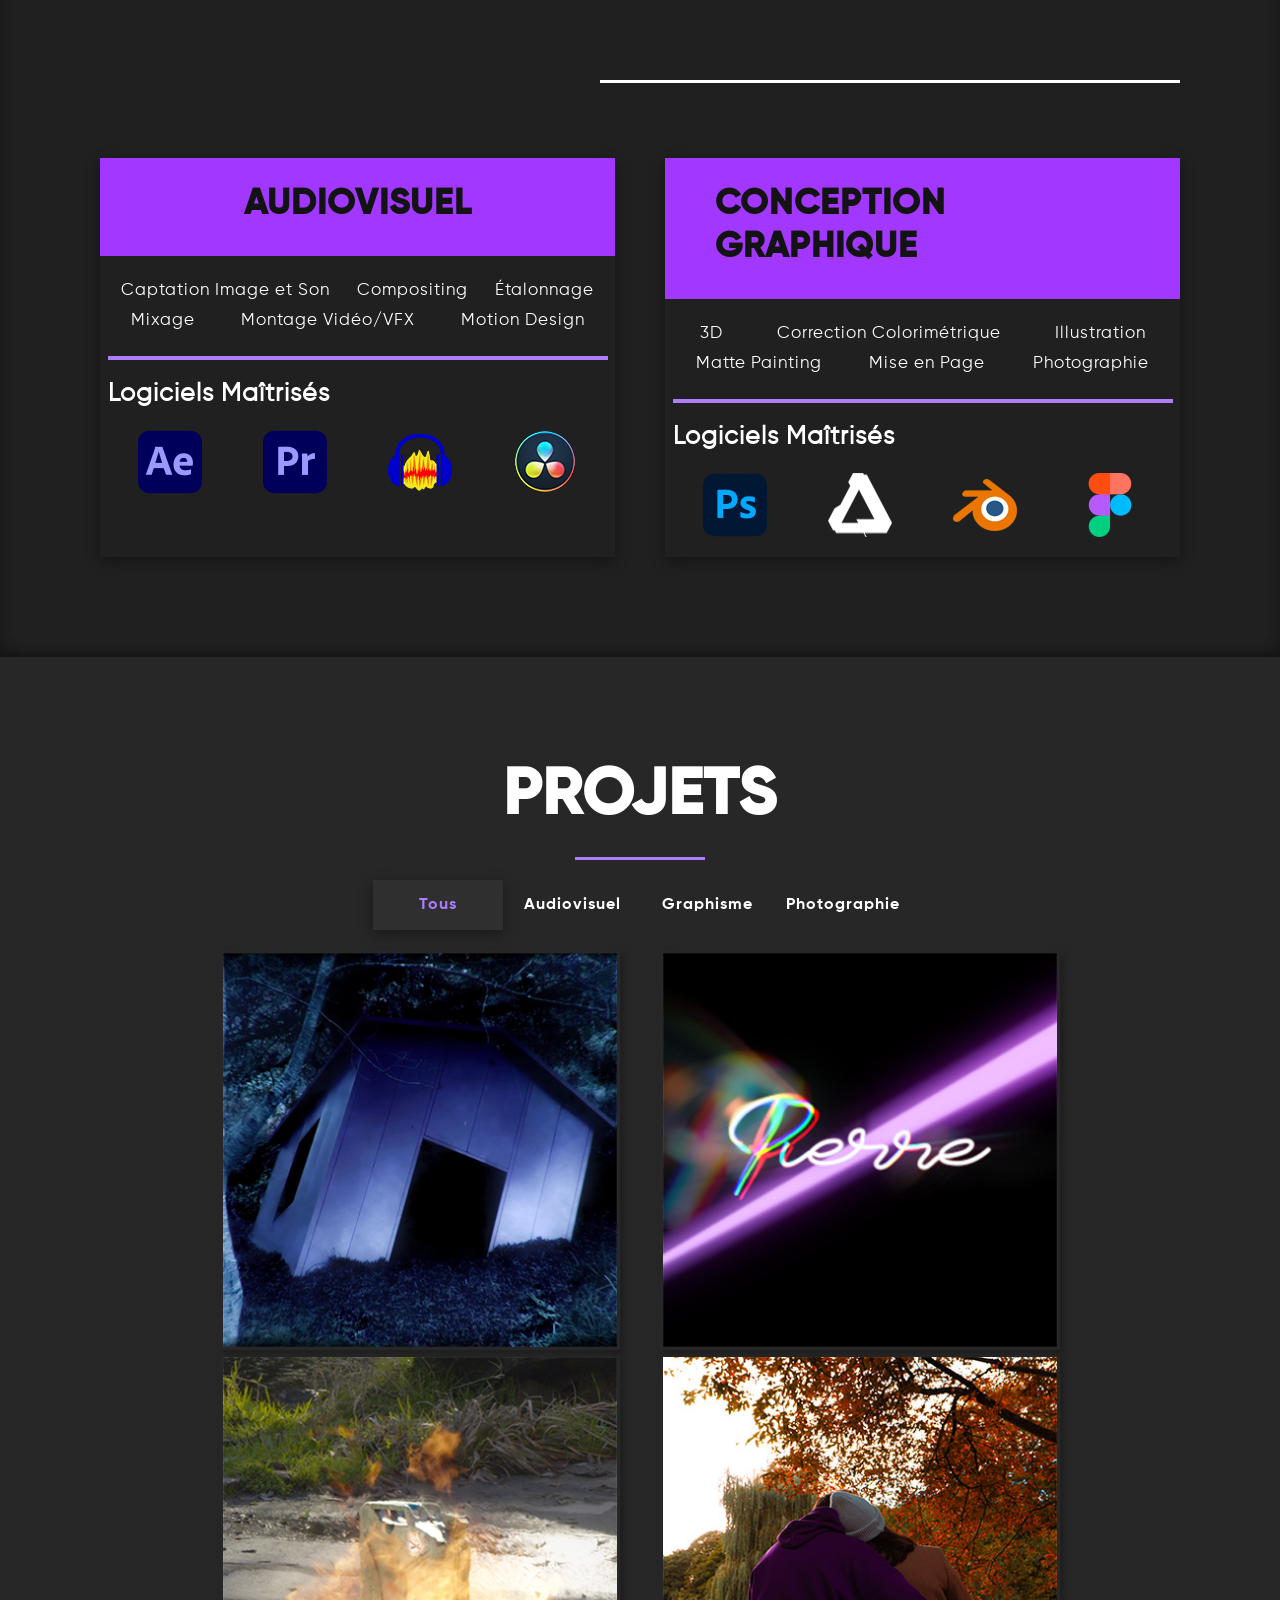
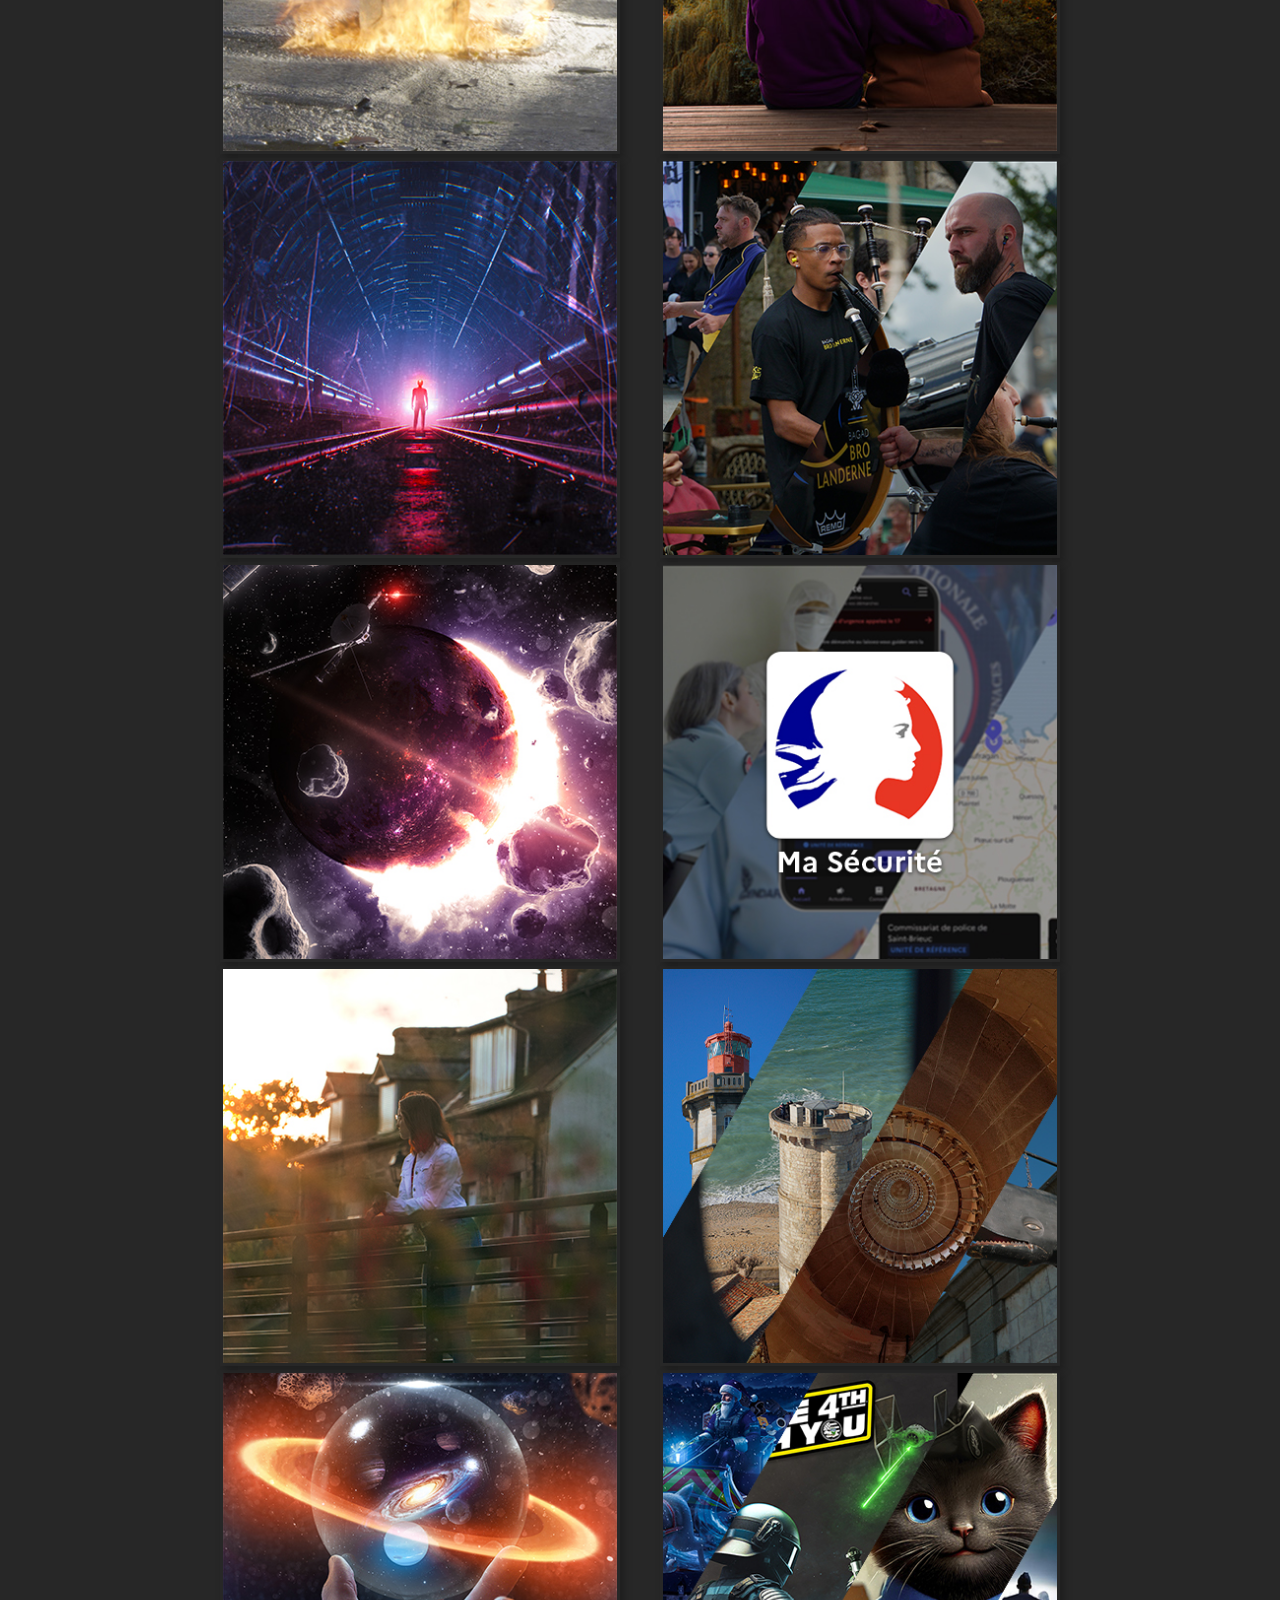
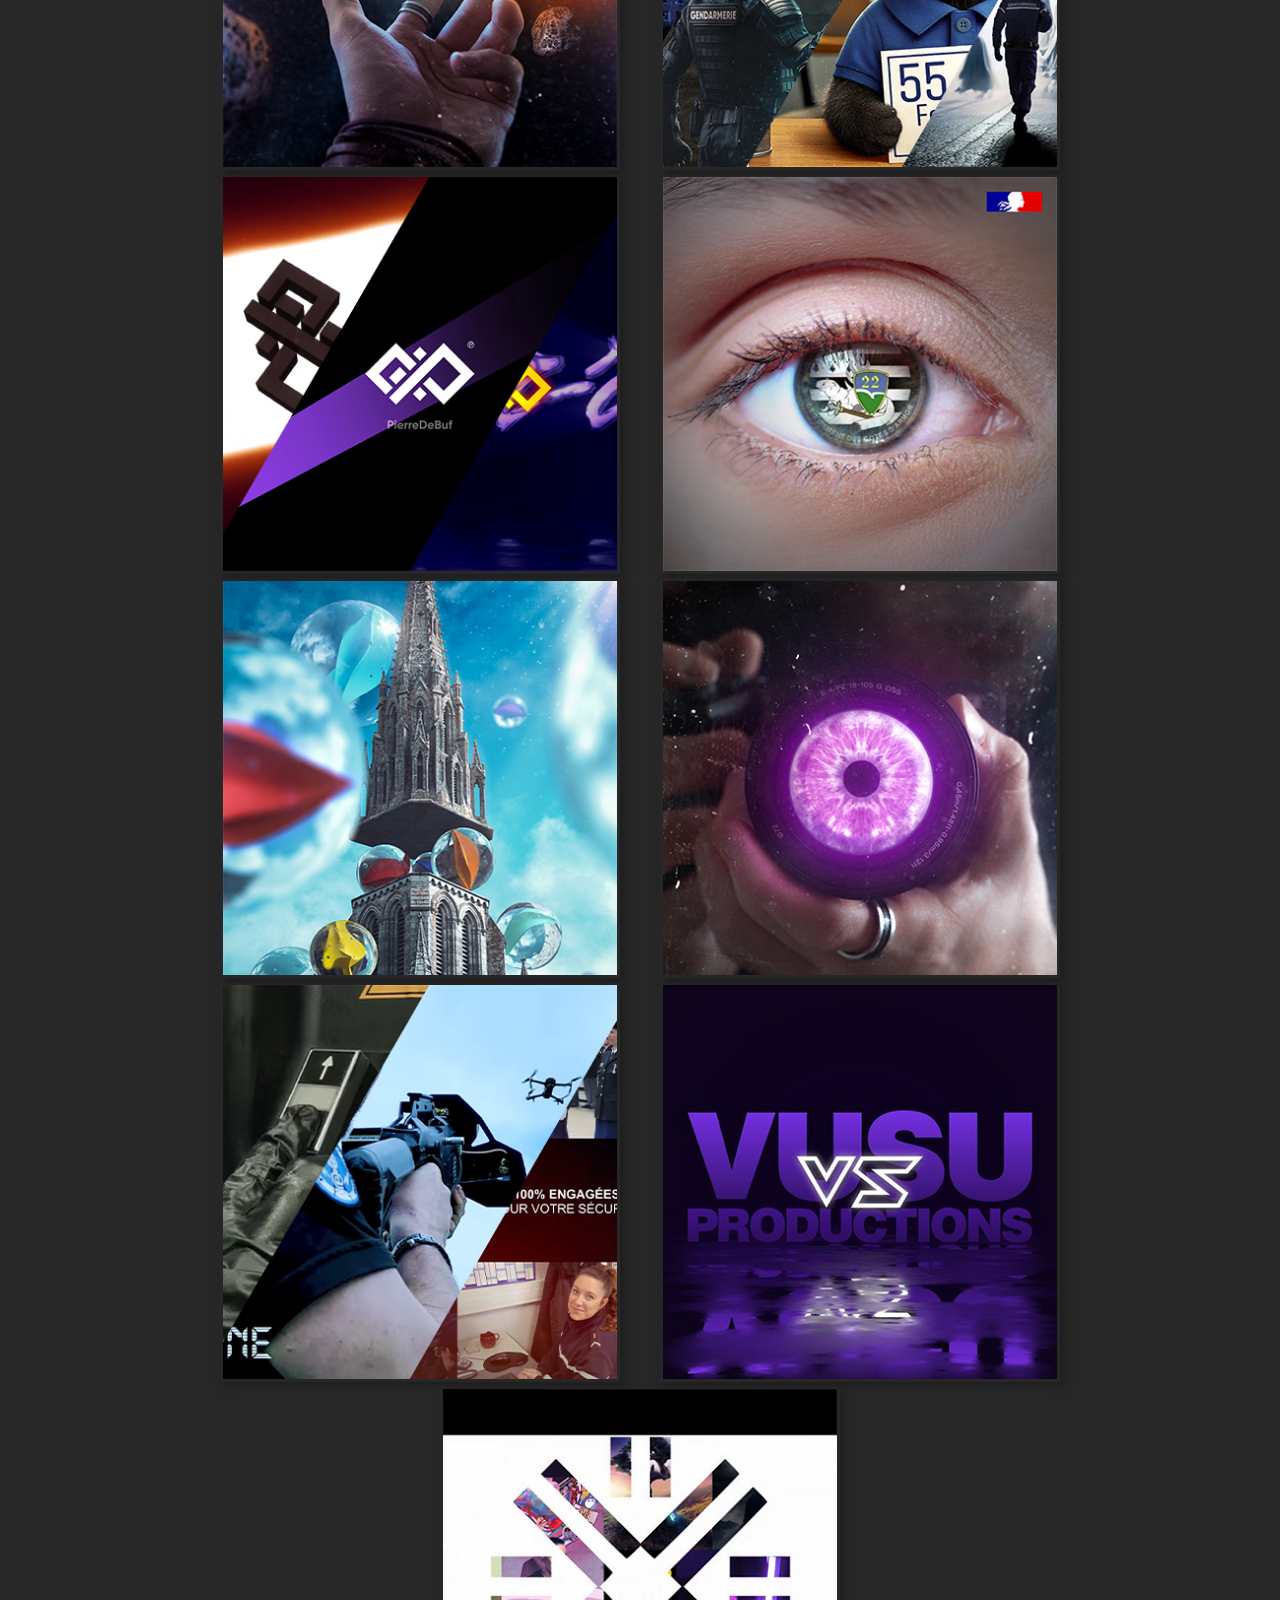
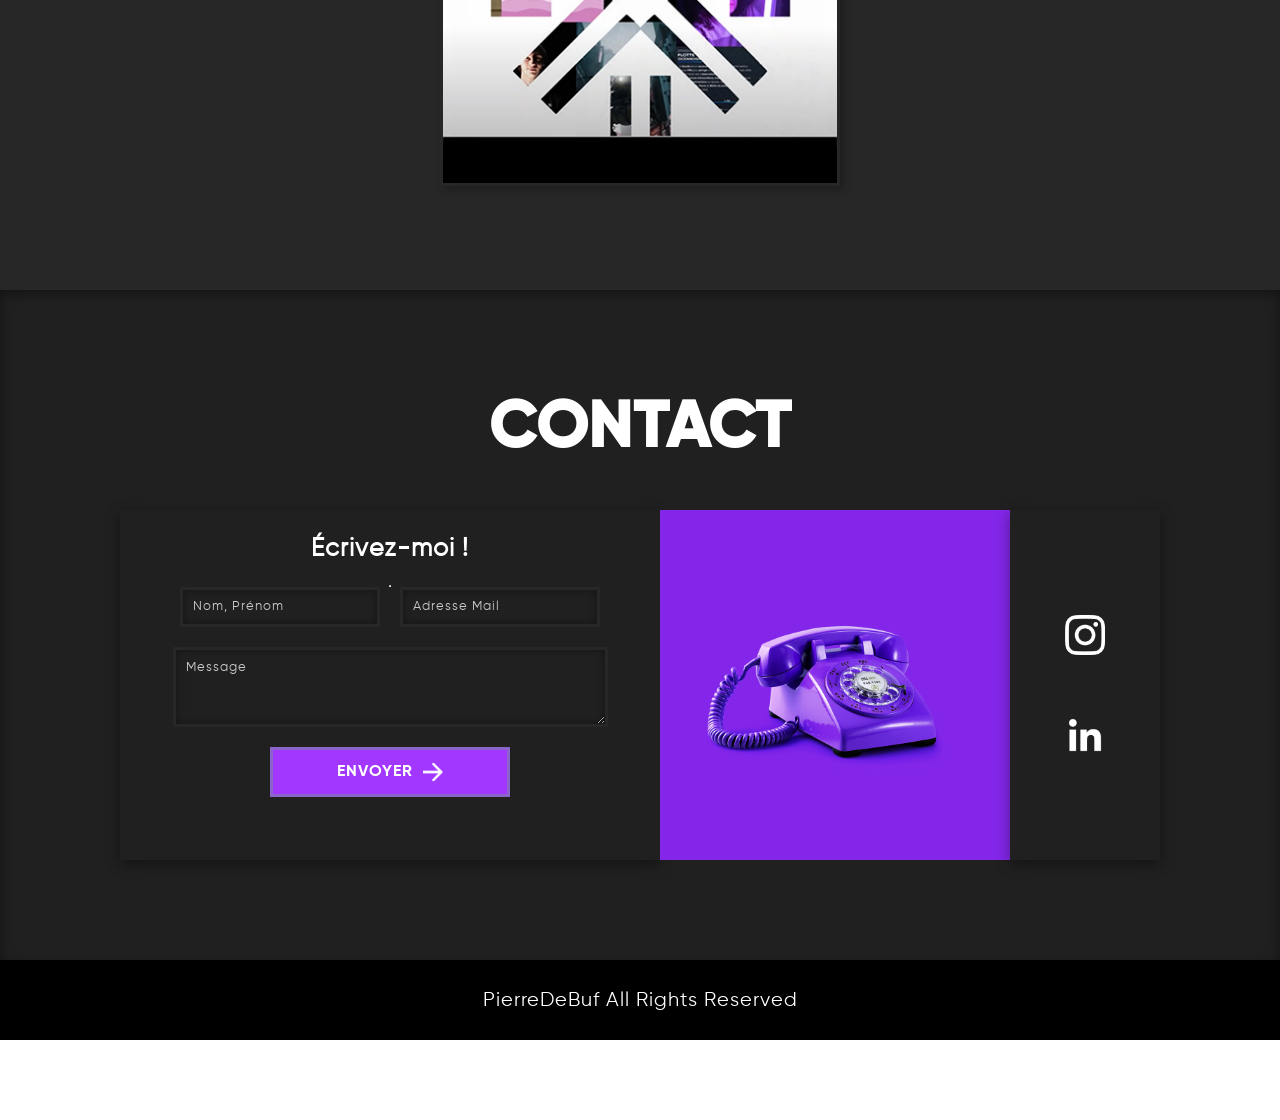
==== commit 950f956e: "Add files via upload" ====
--- a/index.html
+++ b/index.html
@@ -59,23 +59,26 @@
                         QUI SUIS-JE ?
                     </h2>
                     <p id="accroche">
-                        <strong>Bonjour, je suis Pierre ! Actuellement étudiant en 3ème année de BUT MMI à l’IUT de
-                            Lannion, je me spécialise en
+                        <strong>Bonjour, je suis Pierre ! Actuellement étudiant en 2ème année de Bachelor Montage Vidéo
+                            et Effets Spéciaux à MJM !
+                            <br> Je me spécialise en
                             Audiovisuel avec un intêret particulier pour le montage vidéo.</strong>
                     </p>
                     <br><br>
-                    <p>Grâce à mon alternance au <strong>Groupement
+                    <p>Grâce à mes précédentes études à <strong>l'IUT de Lannion en BUT MMI</strong> en alternance au
+                        <strong>Groupement
                             de Gendarmerie
                             Départementale des Côtes d'Armor</strong>, j’ai acquis des compétences en création de
-                        contenus multimédia, en rédaction, en gestion de projet, et ce principalement à travers
-                        l'animation
-                        des réseaux sociaux de la Gendarmerie.
+                        contenus multimédia illustrations, le motion design, le montage vidéo, en rédaction, en gestion
+                        de projet.
                         <br><br>
 
                         Passionné par <strong>l'audiovisuel et le monde du cinéma</strong>,
-                        je souhaite continuer à développer et à approfondir mes compétences en intégrant à la rentrée
+                        j'ai intégré à la rentrée dernière une formation de <strong>Montage Vidéo et Effets
+                            Spéciaux</strong> à l'école des métiers d'arts de MJM de Rennes afin de continuer à
+                        développer et à approfondir mes compétences en intégrant à la rentrée
                         prochaine l'école des métiers d'arts de
-                        MJM en formation <strong>Montage Vidéo et Effets Spéciaux</strong>.
+                        MJM en formation .
 
 
                     </p>
@@ -149,6 +152,84 @@
                 </div>
             </div>
             <div class="images">
+                <div class="liste" data-name="audiovisuel"><a href="#modalbox19"><img
+                            src="assets/projects/EKUCielLavé.jpg"></a>
+                </div>
+
+                <div id="modalbox19" class="modal">
+                    <div class="modalcontent">
+                        <div class="gauche">
+                            <h2>EKU Ciel Lavé</h2>
+                            <h3>Contexte</h3>
+
+                            <p>Zone en cours de construction...</p>
+                            <br>
+                            <h3>Logiciel(s) Utilisé(s)</h3>
+                            <div class="ligne"><img src="assets/logiciels/aftereffect.png"><img
+                                    src="assets/logiciels/resolve.png"></div>
+                        </div>
+                        <div class="imgliste"> <iframe
+                                src="https://drive.google.com/file/d/1rVjmjjKjNfH8Lj2ivLClJNzY1JrQL_0l/preview"
+                                width="640" height="360" allow="autoplay"></iframe></div>
+
+
+                    </div>
+                    <a href="#projets" class="modalclose">&times;</a>
+                </div>
+
+                <!---------------------------------------------------------------------------------------------------------------------------------->
+
+                <div class="liste" data-name="audiovisuel"><a href="#modalbox18"><img
+                            src="assets/projects/SignaturePDB.jpg"></a>
+                </div>
+
+                <div id="modalbox18" class="modal">
+                    <div class="modalcontent">
+                        <div class="gauche">
+                            <h2>Signature PierreDeBuf</h2>
+                            <h3>Contexte</h3>
+
+                            <p>Zone en cours de construction...</p>
+                            <br>
+                            <h3>Logiciel(s) Utilisé(s)</h3>
+                            <div class="ligne"><img src="assets/logiciels/aftereffect.png"></div>
+                        </div>
+                        <div class="imgliste"> <iframe
+                                src="https://drive.google.com/file/d/1rVjmjjKjNfH8Lj2ivLClJNzY1JrQL_0l/preview"
+                                width="640" height="360" allow="autoplay"></iframe></div>
+
+
+                    </div>
+                    <a href="#projets" class="modalclose">&times;</a>
+                </div>
+
+                <!---------------------------------------------------------------------------------------------------------------------------------->
+
+                <div class="liste" data-name="audiovisuel"><a href="#modalbox17"><img
+                            src="assets/projects/FireVFX.jpg"></a>
+                </div>
+
+                <div id="modalbox17" class="modal">
+                    <div class="modalcontent">
+                        <div class="gauche">
+                            <h2>FIre VFX</h2>
+                            <h3>Contexte</h3>
+
+                            <p>Zone en cours de construction...</p>
+                            <br>
+                            <h3>Logiciel(s) Utilisé(s)</h3>
+                            <div class="ligne"><img src="assets/logiciels/aftereffect.png"><img
+                                    src="assets/logiciels/blender.png"></div>
+                        </div>
+                        <div class="imgliste"> <iframe
+                                src="https://drive.google.com/file/d/1ePRbJxBYU4ygOHjWnajZEPDWeLiFkvSu/preview"
+                                width="640" height="360" allow="autoplay"></iframe></div>
+                    </div>
+                    <a href="#projets" class="modalclose">&times;</a>
+                </div>
+
+                <!---------------------------------------------------------------------------------------------------------------------------------->
+
                 <div class="liste" data-name="photographie"><a href="#modalbox16"><img
                             src="assets/projects/5ans.jpg"></a>
                 </div>
@@ -156,11 +237,13 @@
                 <div id="modalbox16" class="modal">
                     <div class="modalcontent">
                         <div class="gauche">
-                            <h2>Zone en construction...</h2>
-                            <br>
-                            <h3>Logiciel(s) Utilisé(s)</h3>
-                            <div class="ligne"><img
-                                    src="assets/logiciels/photoshop.png"></div>
+                            <h2>5ans de souvenirs</h2>
+                            <h3>Contexte</h3>
+
+                            <p>Zone en cours de construction...</p>
+                            <br>
+                            <h3>Logiciel(s) Utilisé(s)</h3>
+                            <div class="ligne"><img src="assets/logiciels/photoshop.png"></div>
                         </div>
                         <blockquote class="instagram-media"
                             data-instgrm-permalink="https://www.instagram.com/p/DPelGVeDSD7/?utm_source=ig_embed&amp;utm_campaign=loading"
@@ -271,7 +354,10 @@
                 <div id="modalbox15" class="modal">
                     <div class="modalcontent">
                         <div class="gauche">
-                            <h2>Zone en construction...</h2>
+                            <h2>Métro</h2>
+                            <h3>Contexte</h3>
+
+                            <p>Zone en cours de construction...</p>
                             <br>
                             <h3>Logiciel(s) Utilisé(s)</h3>
                             <div class="ligne"><img src="assets/logiciels/blender.png"><img
@@ -990,6 +1076,7 @@
                             <img src="assets/projects/starwars.jpg">
                             <img src="assets/projects/55k facebookG.jpg">
                             <img src="assets/projects/noel.jpg">
+                            <img src="assets/projects/42kfacebookG.jpg">
                         </div>
 
                     </div>
@@ -1035,11 +1122,11 @@
                         </div>
                         <div class="imgliste">
                             <iframe src="https://drive.google.com/file/d/1jheUOigzcuUMHmNx1L8gMbSohKKEwh6D/preview"
-                                width="425" height="315" allow="autoplay"></iframe>
+                                width="640" height="360" allow="autoplay"></iframe>
                             <iframe src="https://drive.google.com/file/d/1up2mcju26xI9dWGk0c-VQt8s6kuKZYdN/preview"
-                                width="425" height="315" allow="autoplay"></iframe>
+                                width="640" height="360" allow="autoplay"></iframe>
                             <iframe src="https://drive.google.com/file/d/1lezvwZFX1ZivGG2q_0uc6m_DcKi_bjly/preview"
-                                width="425" height="315" allow="autoplay"></iframe>
+                                width="640" height="360" allow="autoplay"></iframe>
                         </div>
 
                     </div>
@@ -1460,7 +1547,7 @@
                                     src="assets/logiciels/audacity.png"></div>
                         </div>
                         <div class="droite">
-                            <iframe width="425" height="315"
+                            <iframe width="640" height="360"
                                 src="https://www.youtube.com/embed/axxqQ2zrn0M?si=pUrUM-Ah2P_-aDKy"
                                 title="YouTube video player" frameborder="0"
                                 allow="accelerometer; autoplay; clipboard-write; encrypted-media; gyroscope; picture-in-picture; web-share"
@@ -1508,7 +1595,7 @@
                             <div class="ligne"><img src="assets/logiciels/aftereffect.png"></div>
                         </div>
                         <div class="droite">
-                            <iframe width="425" height="315"
+                            <iframe width="640" height="360"
                                 src="https://www.youtube.com/embed/-Xd7reT5ctc?si=pIfJSfGX_ItDrXDQ&amp;start=600"
                                 title="YouTube video player" frameborder="0"
                                 allow="accelerometer; autoplay; clipboard-write; encrypted-media; gyroscope; picture-in-picture; web-share"
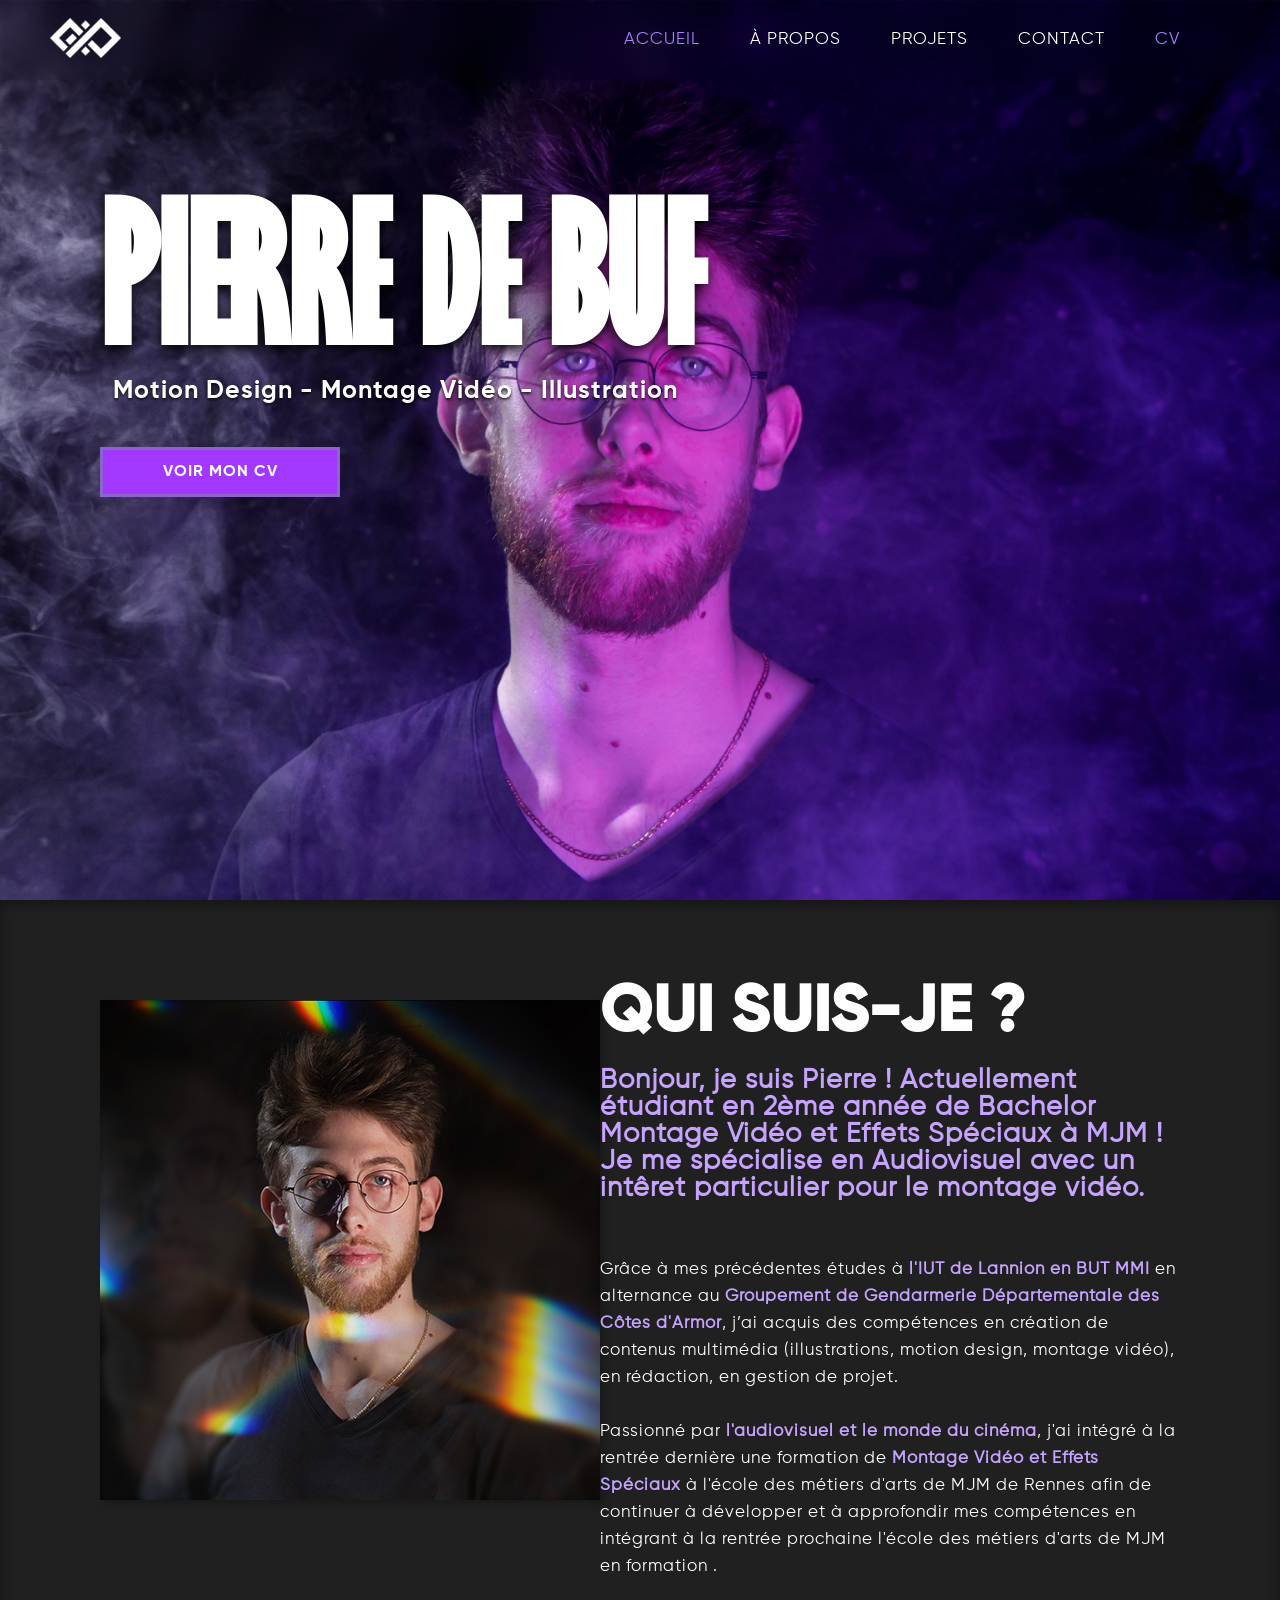
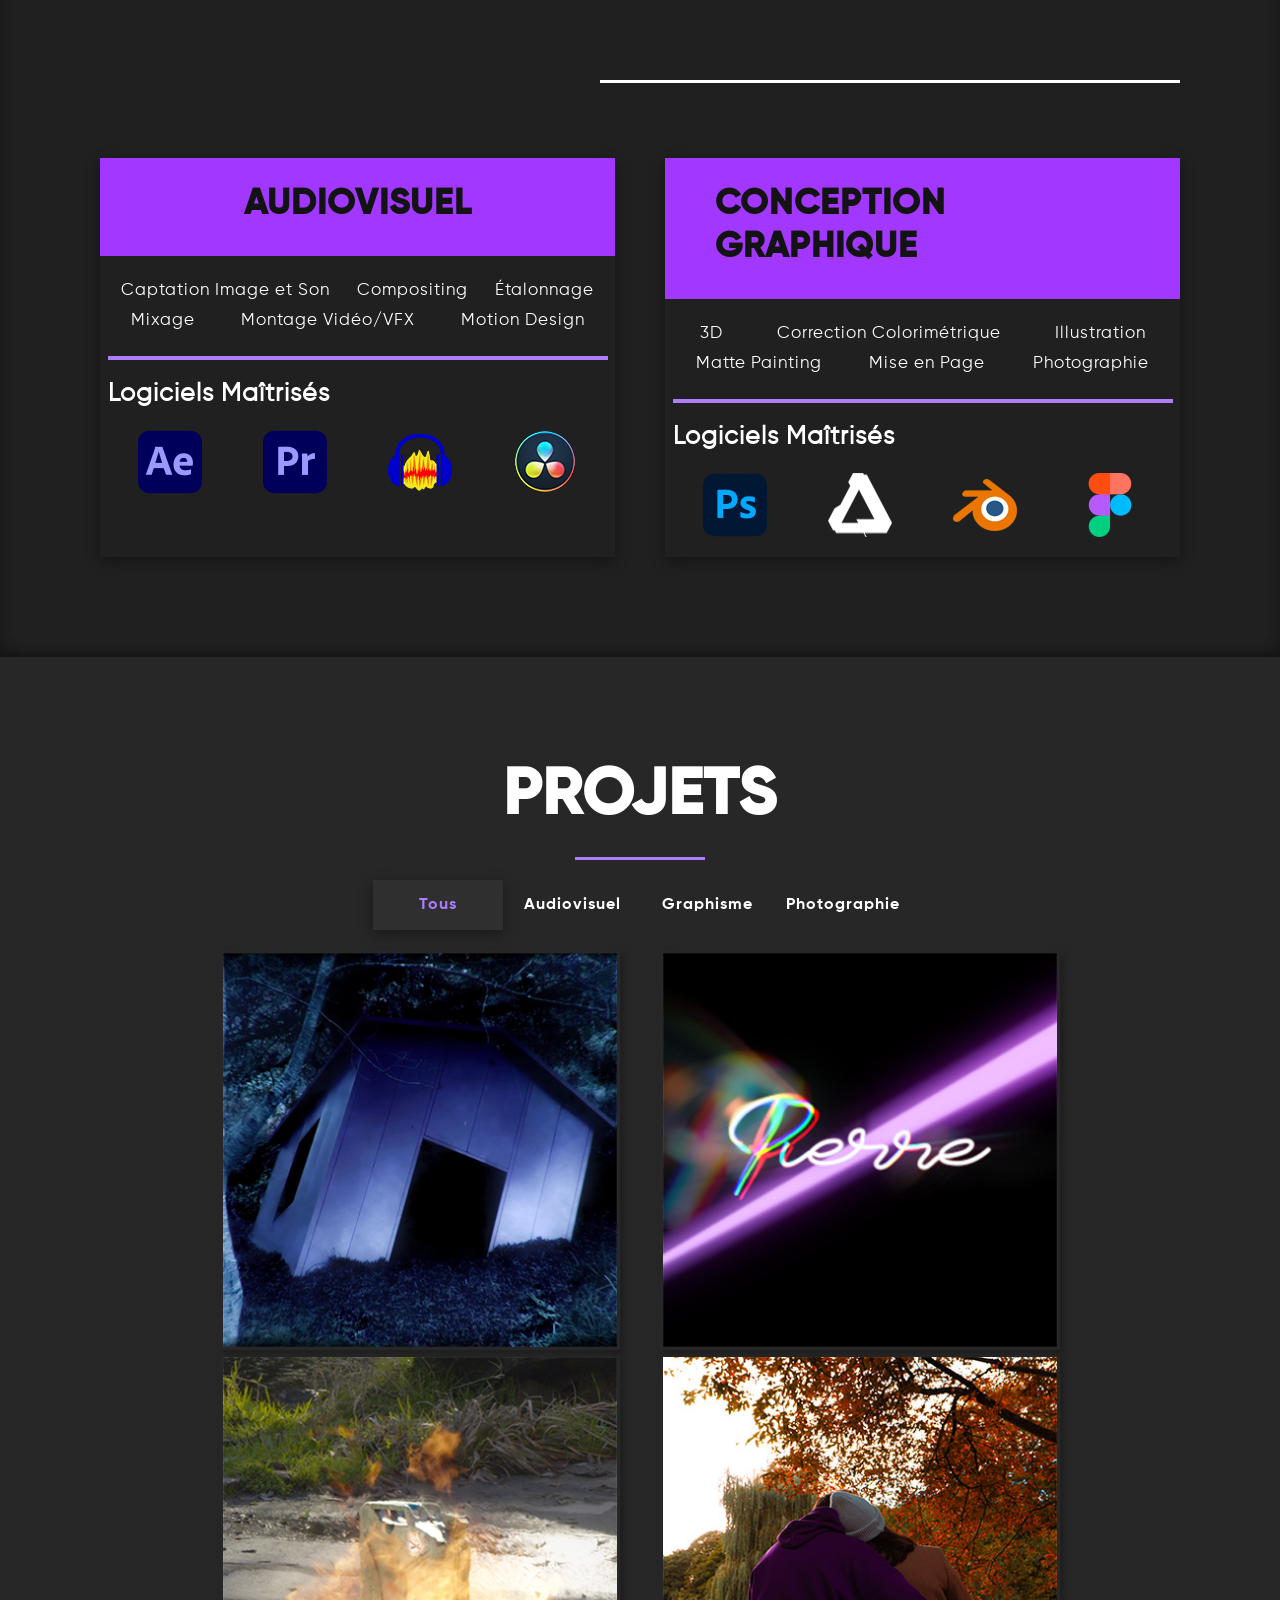
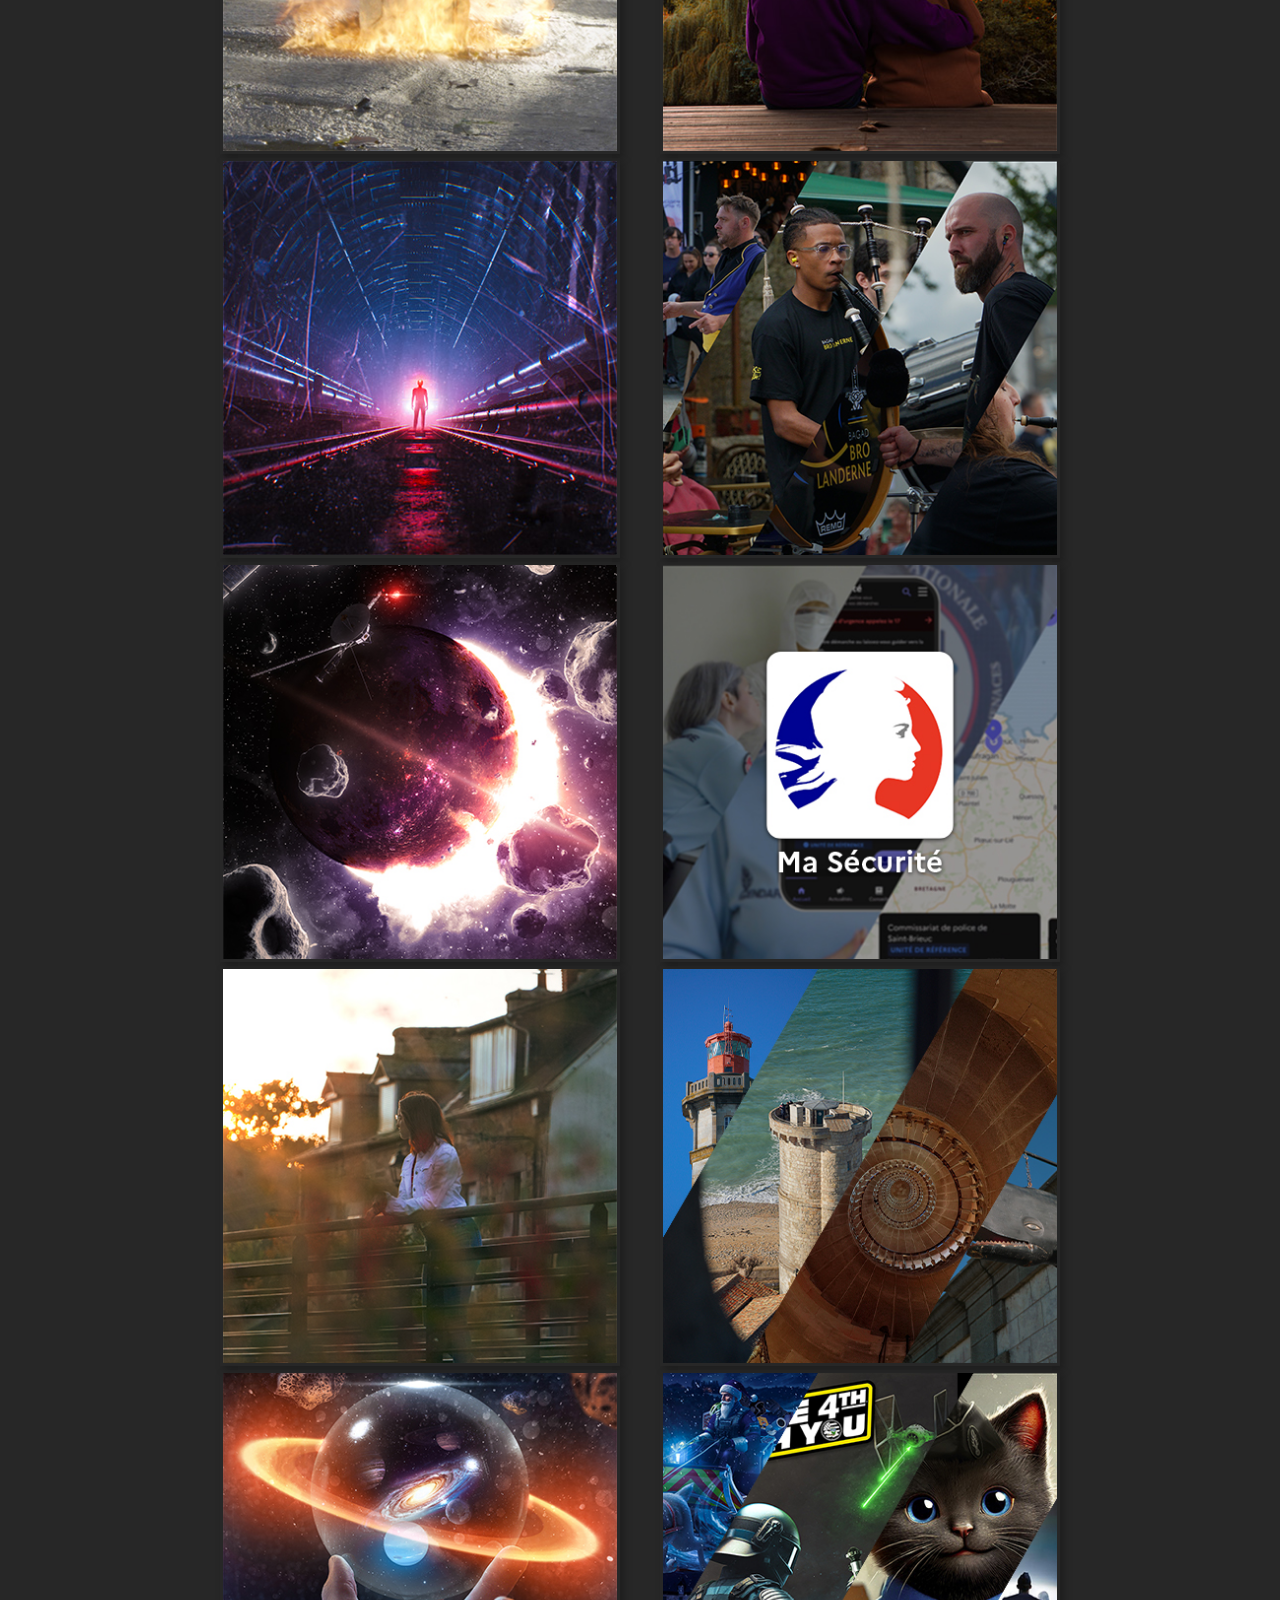
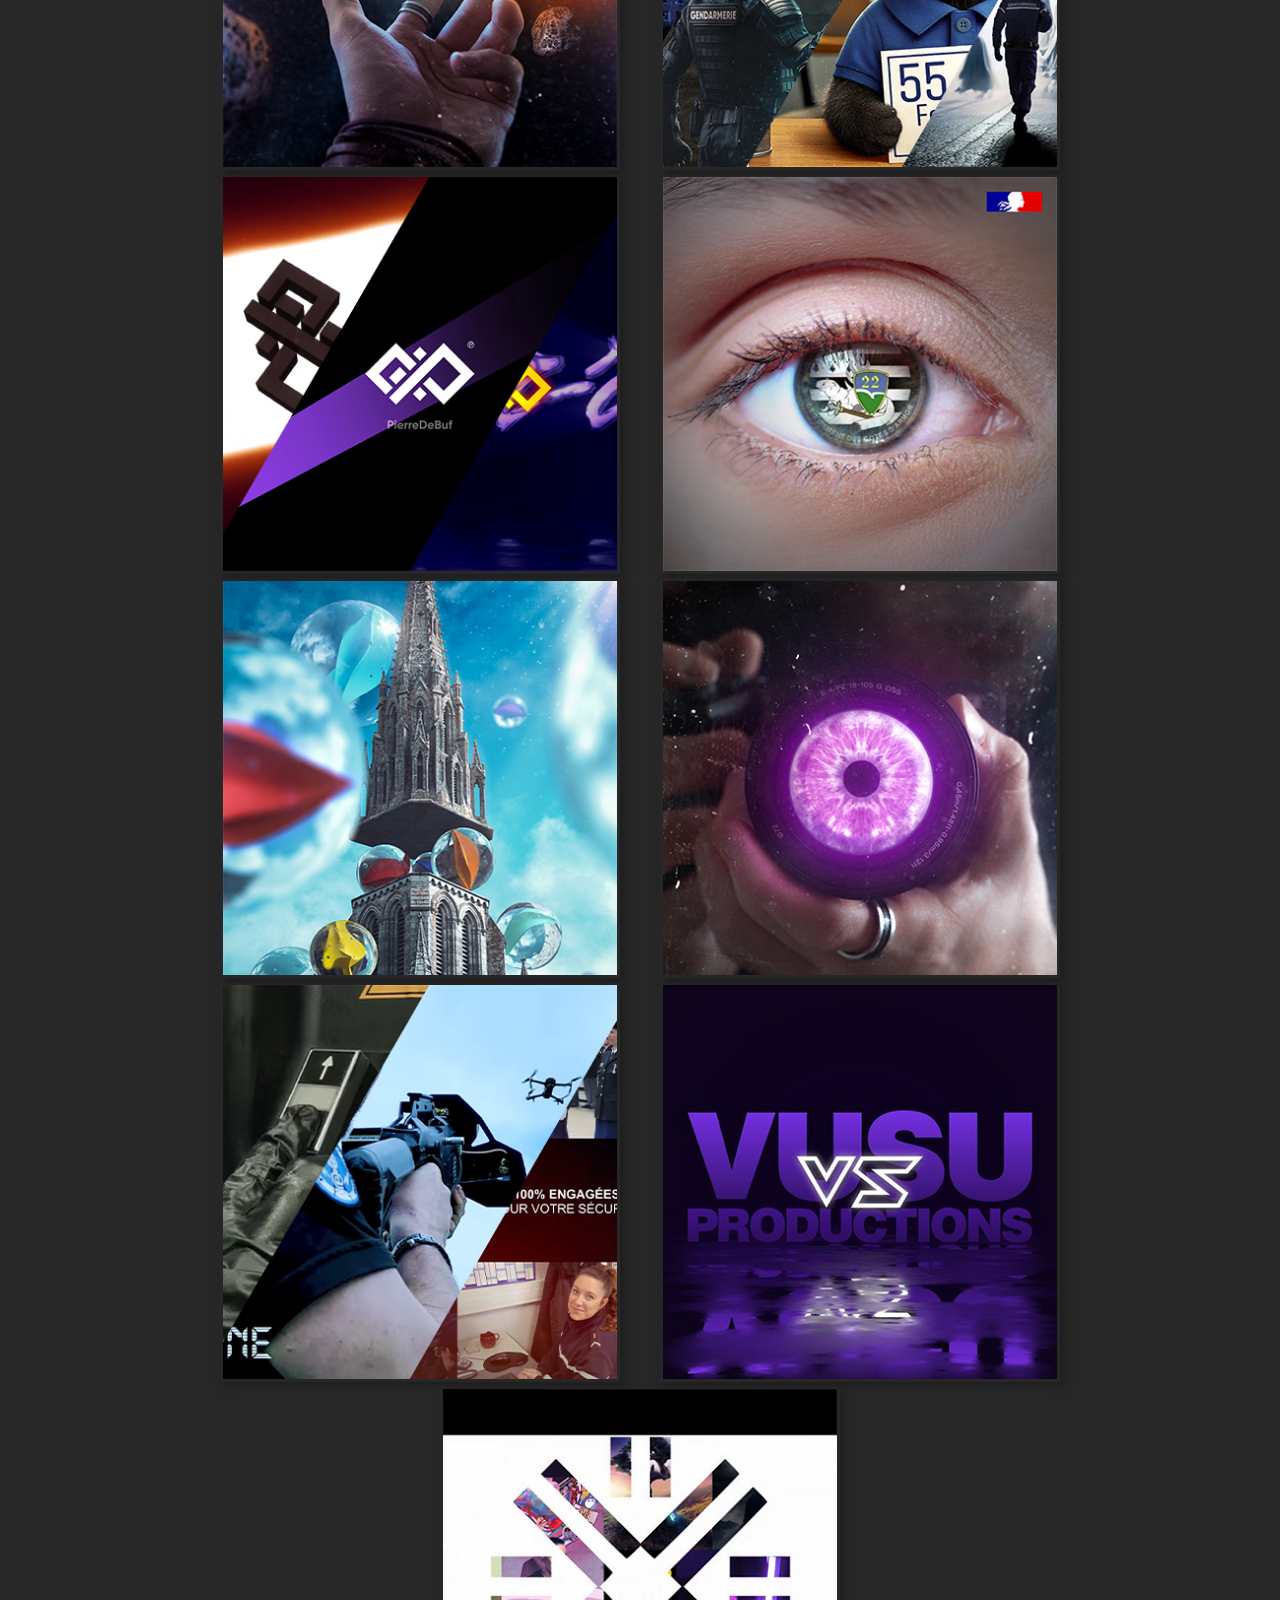
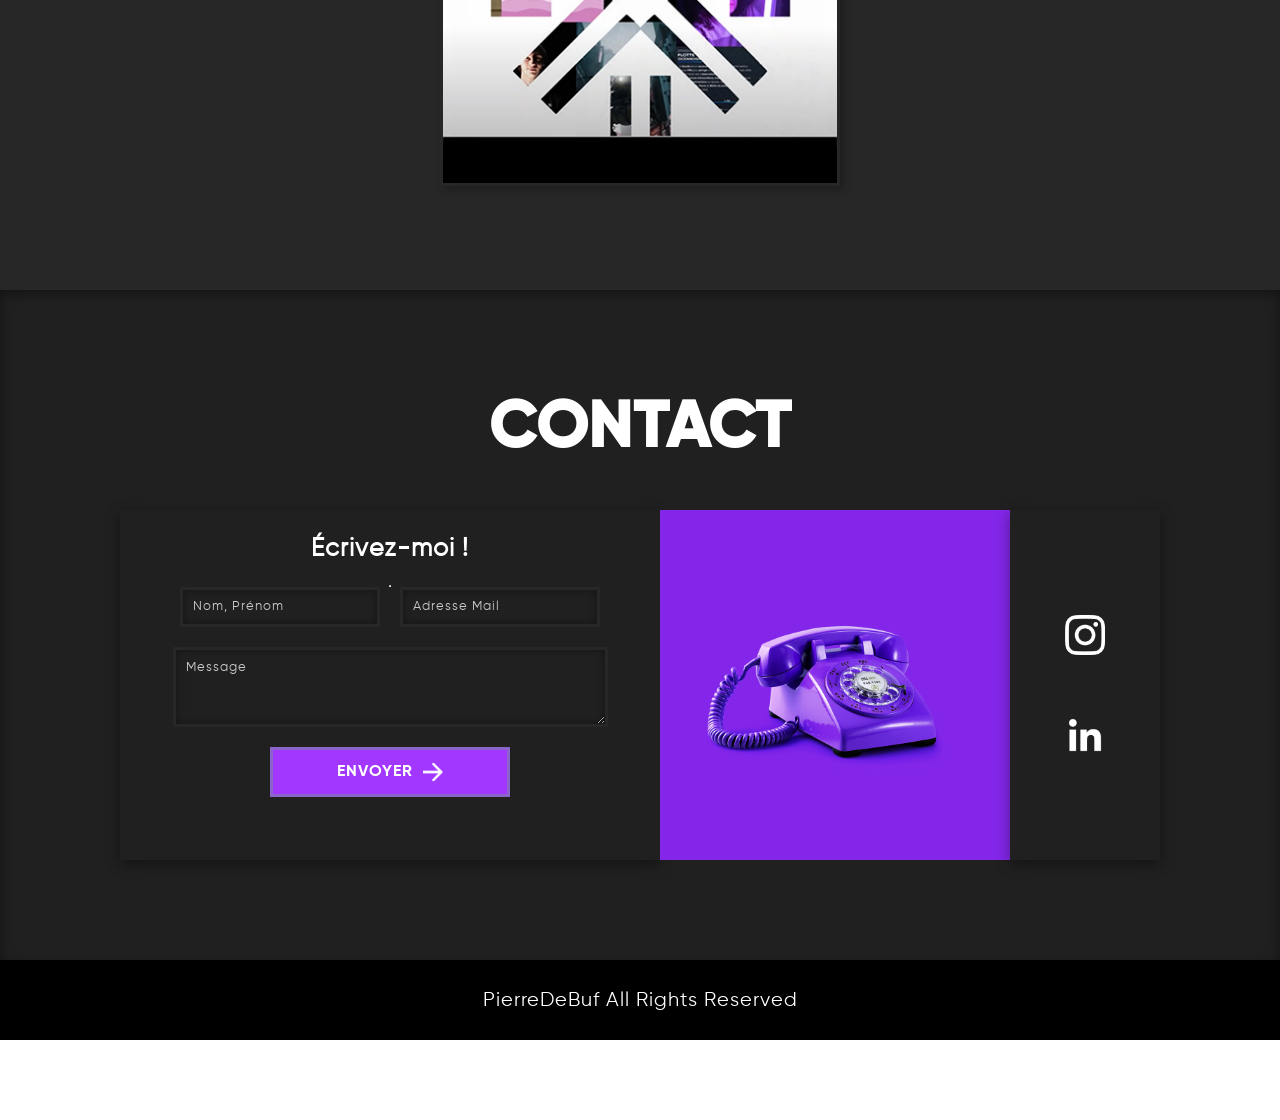
==== commit 4c02a9a2: "Update index.html" ====
--- a/index.html
+++ b/index.html
@@ -69,7 +69,7 @@
                         <strong>Groupement
                             de Gendarmerie
                             Départementale des Côtes d'Armor</strong>, j’ai acquis des compétences en création de
-                        contenus multimédia illustrations, le motion design, le montage vidéo, en rédaction, en gestion
+                        contenus multimédia (illustrations, motion design, montage vidéo), en rédaction, en gestion
                         de projet.
                         <br><br>
 
@@ -1653,4 +1653,5 @@
 </body>
 
 
-</html>+
+</html>
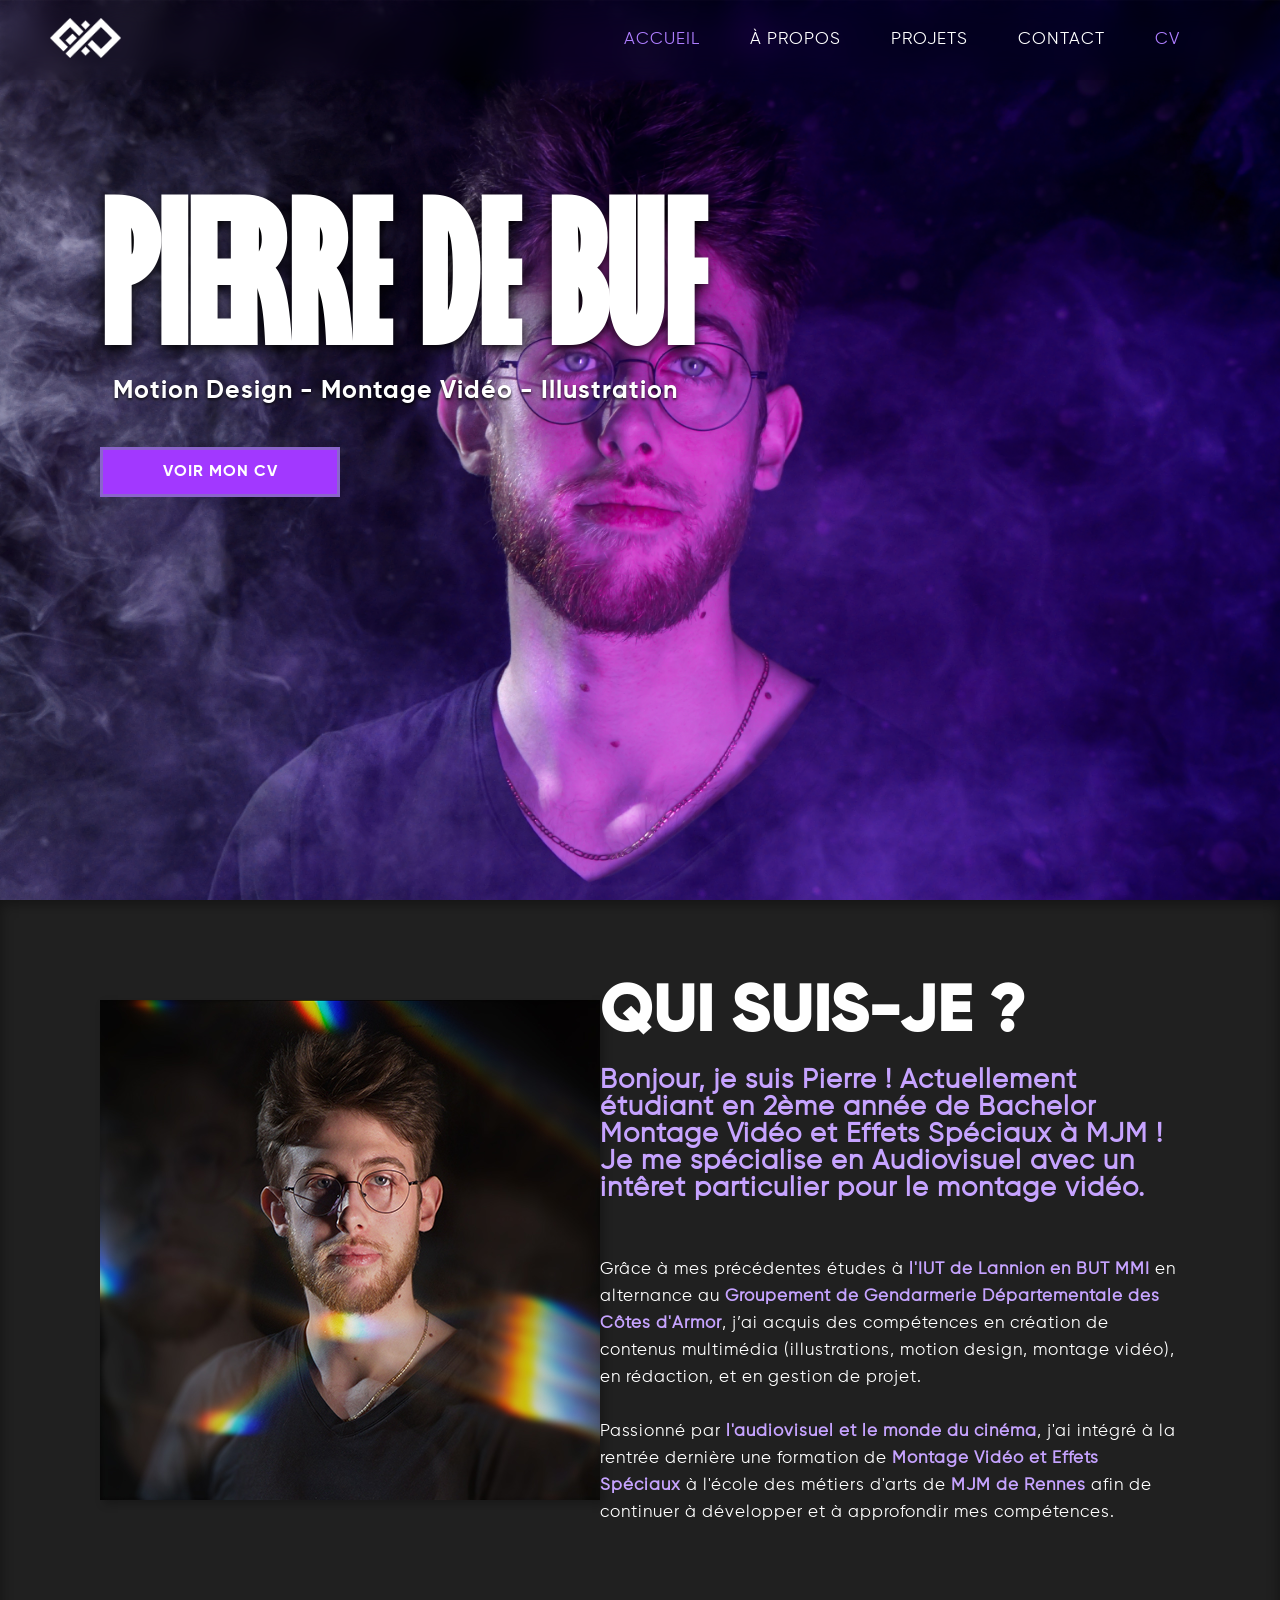
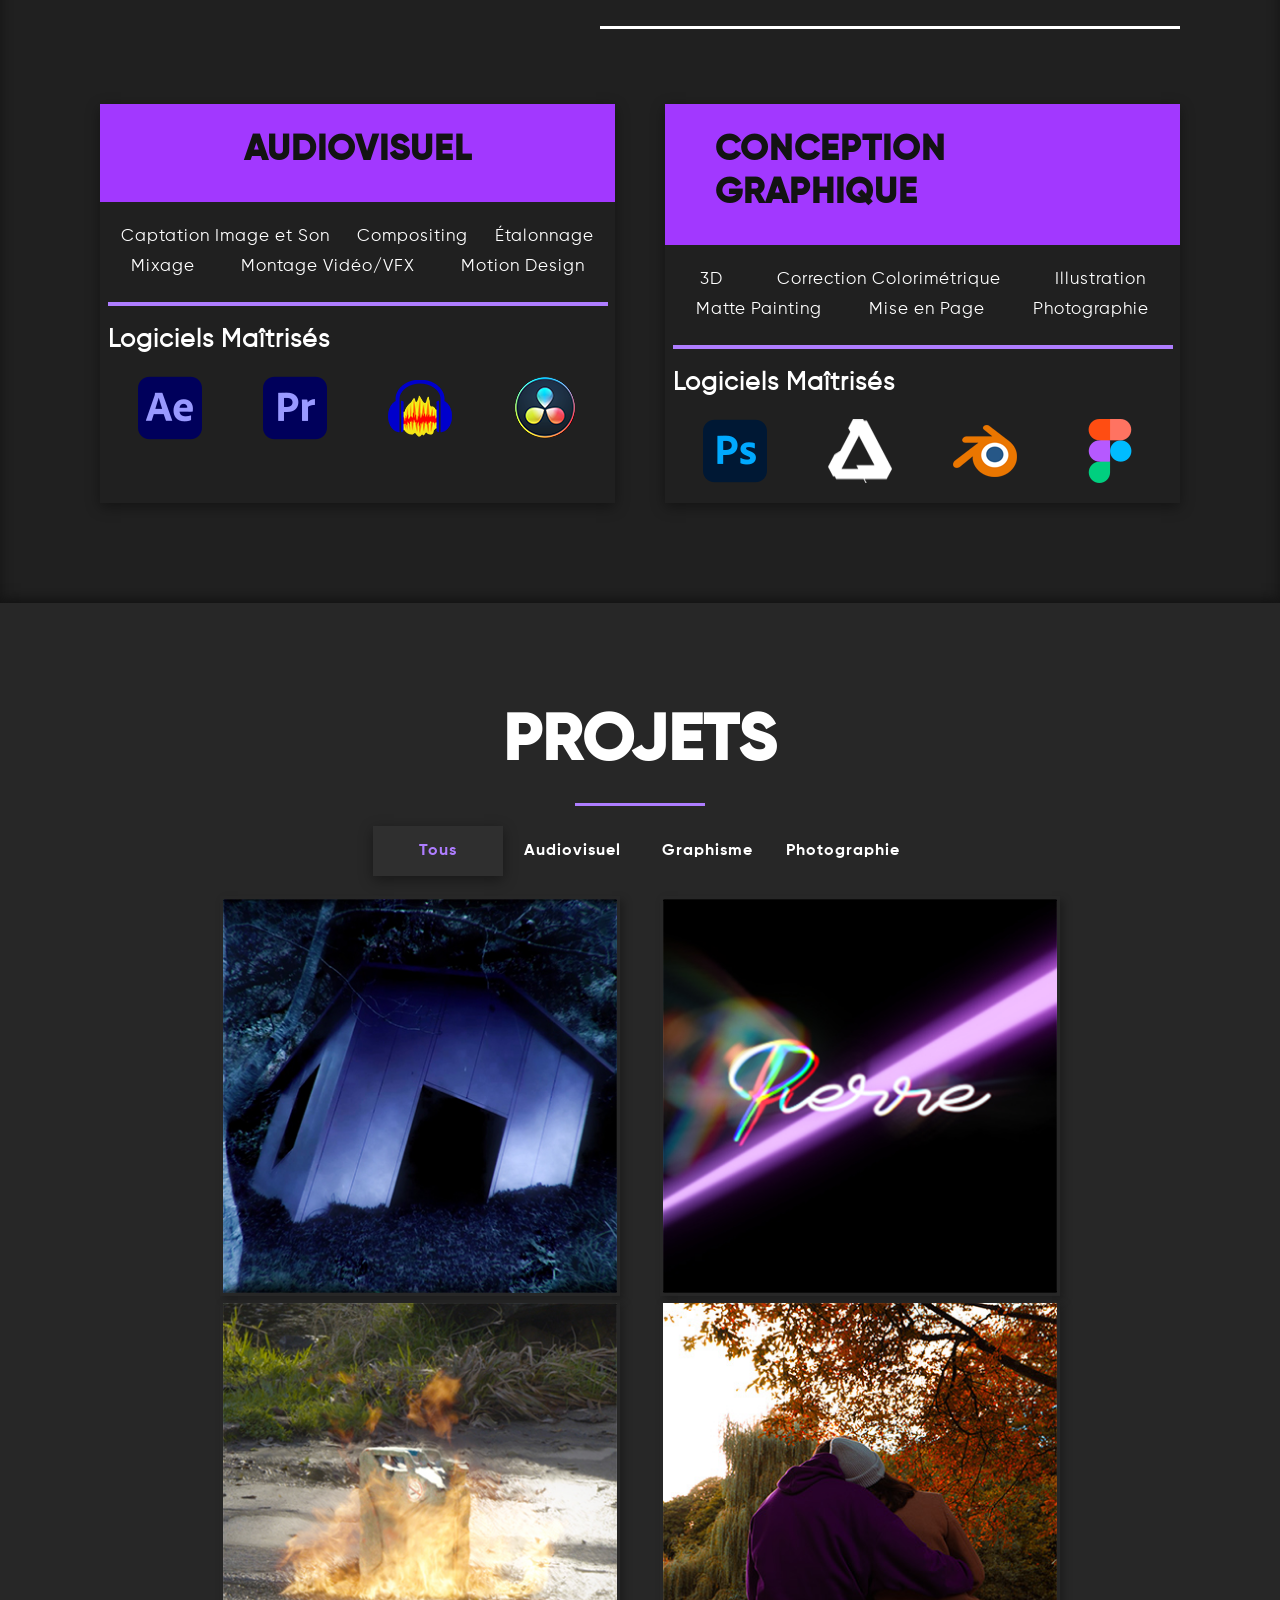
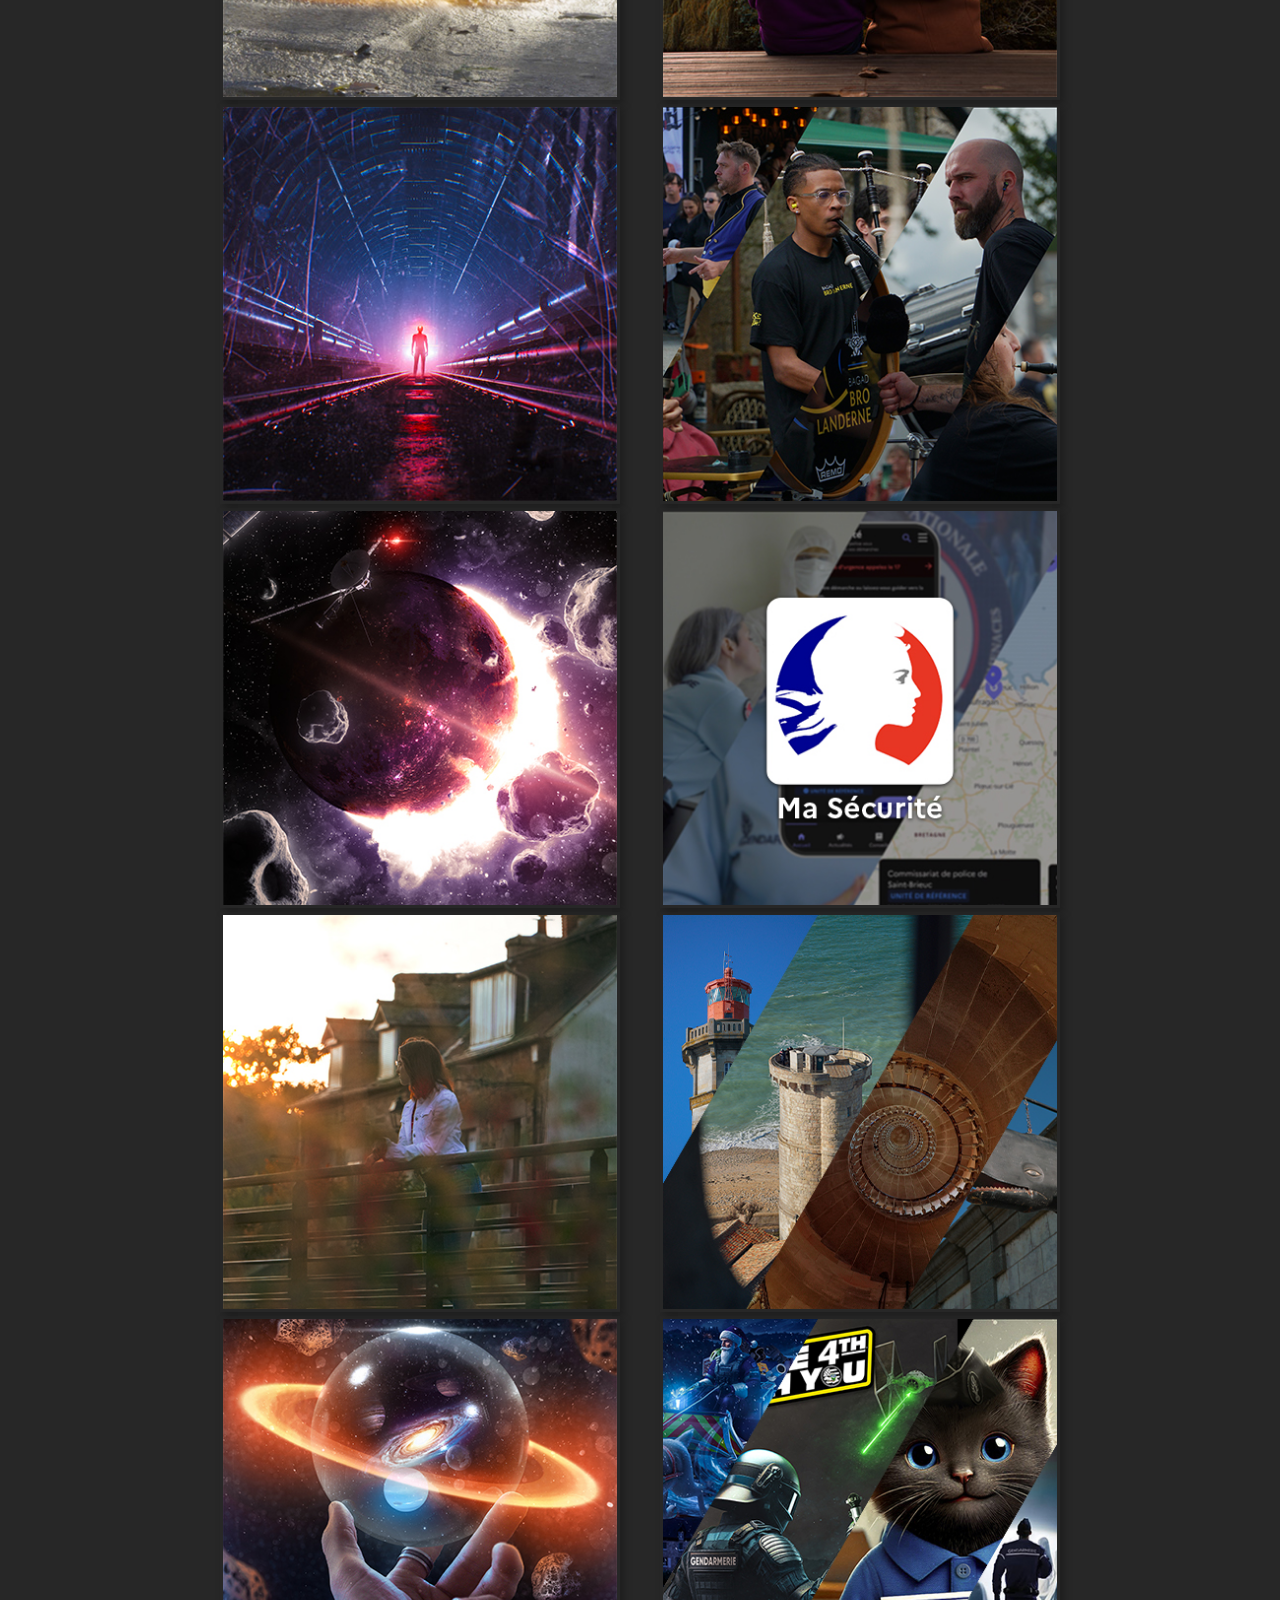
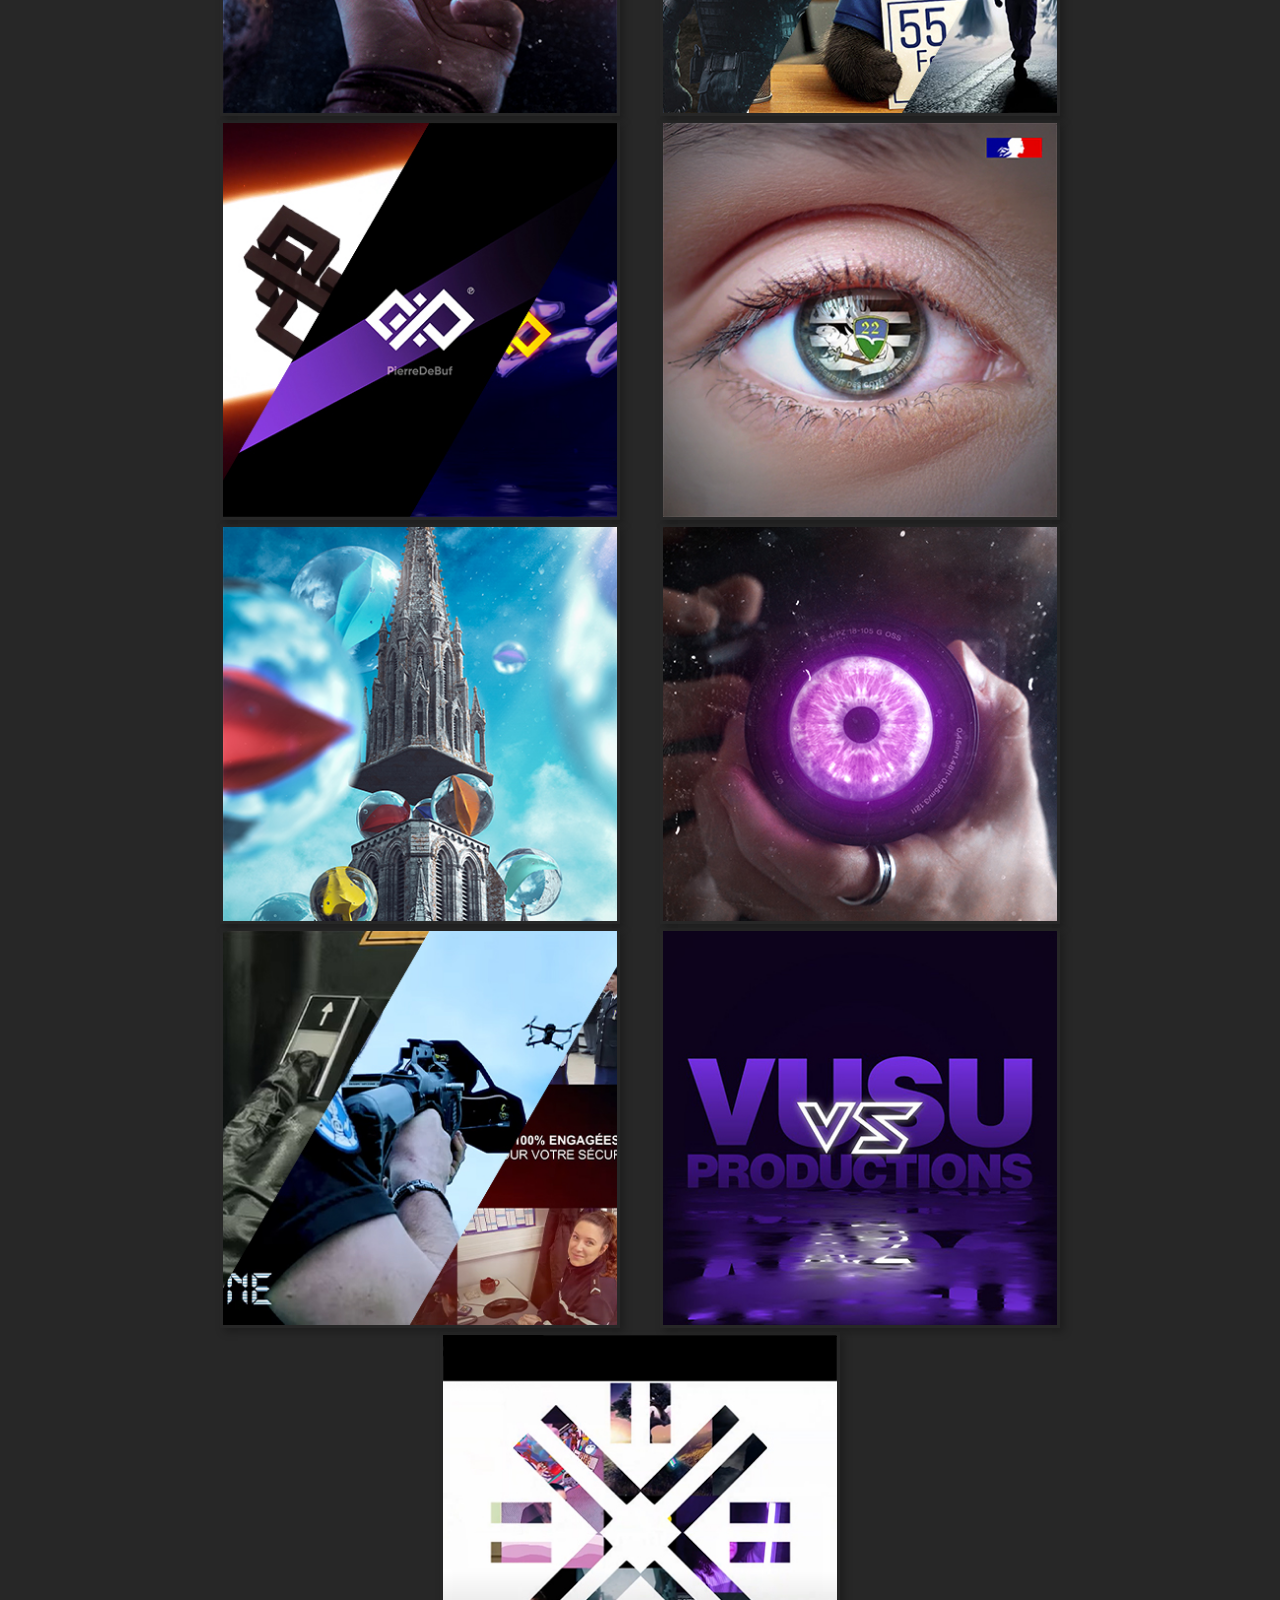
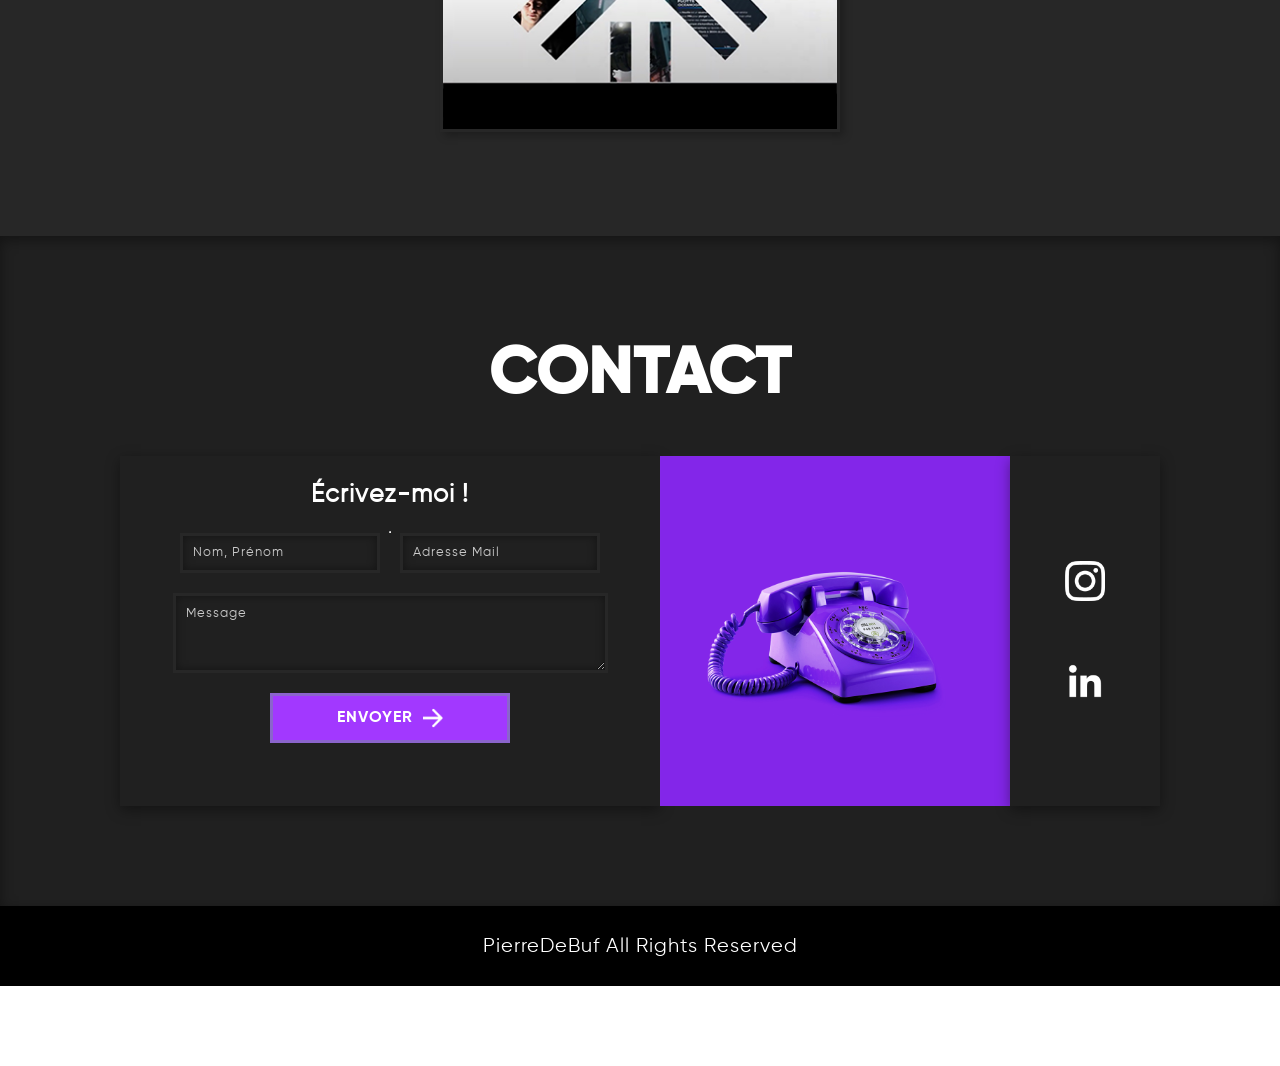
==== commit aa94adea: "Update index.html" ====
--- a/index.html
+++ b/index.html
@@ -69,16 +69,14 @@
                         <strong>Groupement
                             de Gendarmerie
                             Départementale des Côtes d'Armor</strong>, j’ai acquis des compétences en création de
-                        contenus multimédia (illustrations, motion design, montage vidéo), en rédaction, en gestion
+                        contenus multimédia (illustrations, motion design, montage vidéo), en rédaction, et en gestion
                         de projet.
                         <br><br>
 
                         Passionné par <strong>l'audiovisuel et le monde du cinéma</strong>,
                         j'ai intégré à la rentrée dernière une formation de <strong>Montage Vidéo et Effets
-                            Spéciaux</strong> à l'école des métiers d'arts de MJM de Rennes afin de continuer à
-                        développer et à approfondir mes compétences en intégrant à la rentrée
-                        prochaine l'école des métiers d'arts de
-                        MJM en formation .
+                            Spéciaux</strong> à l'école des métiers d'arts de <strong>MJM de Rennes</strong> afin de continuer à
+                        développer et à approfondir mes compétences.
 
 
                     </p>
@@ -1655,3 +1653,4 @@
 
 
 </html>
+
